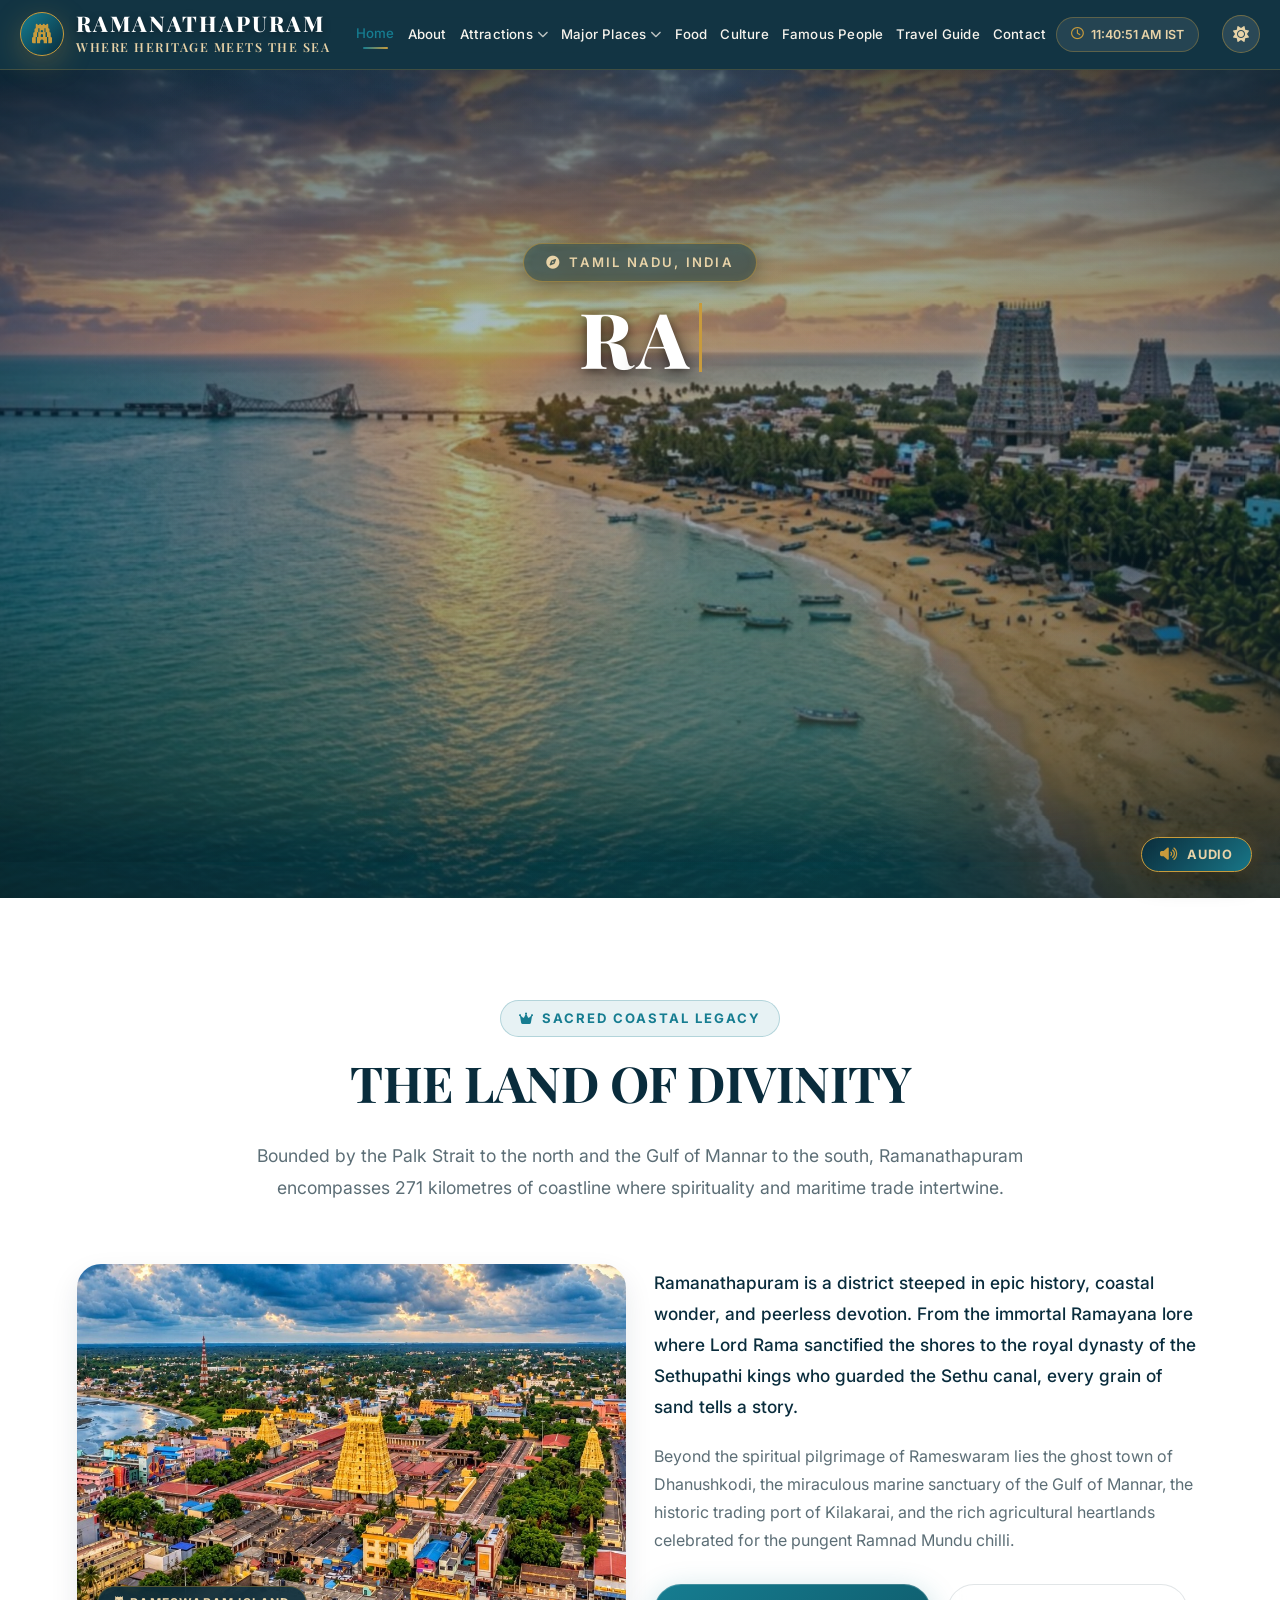
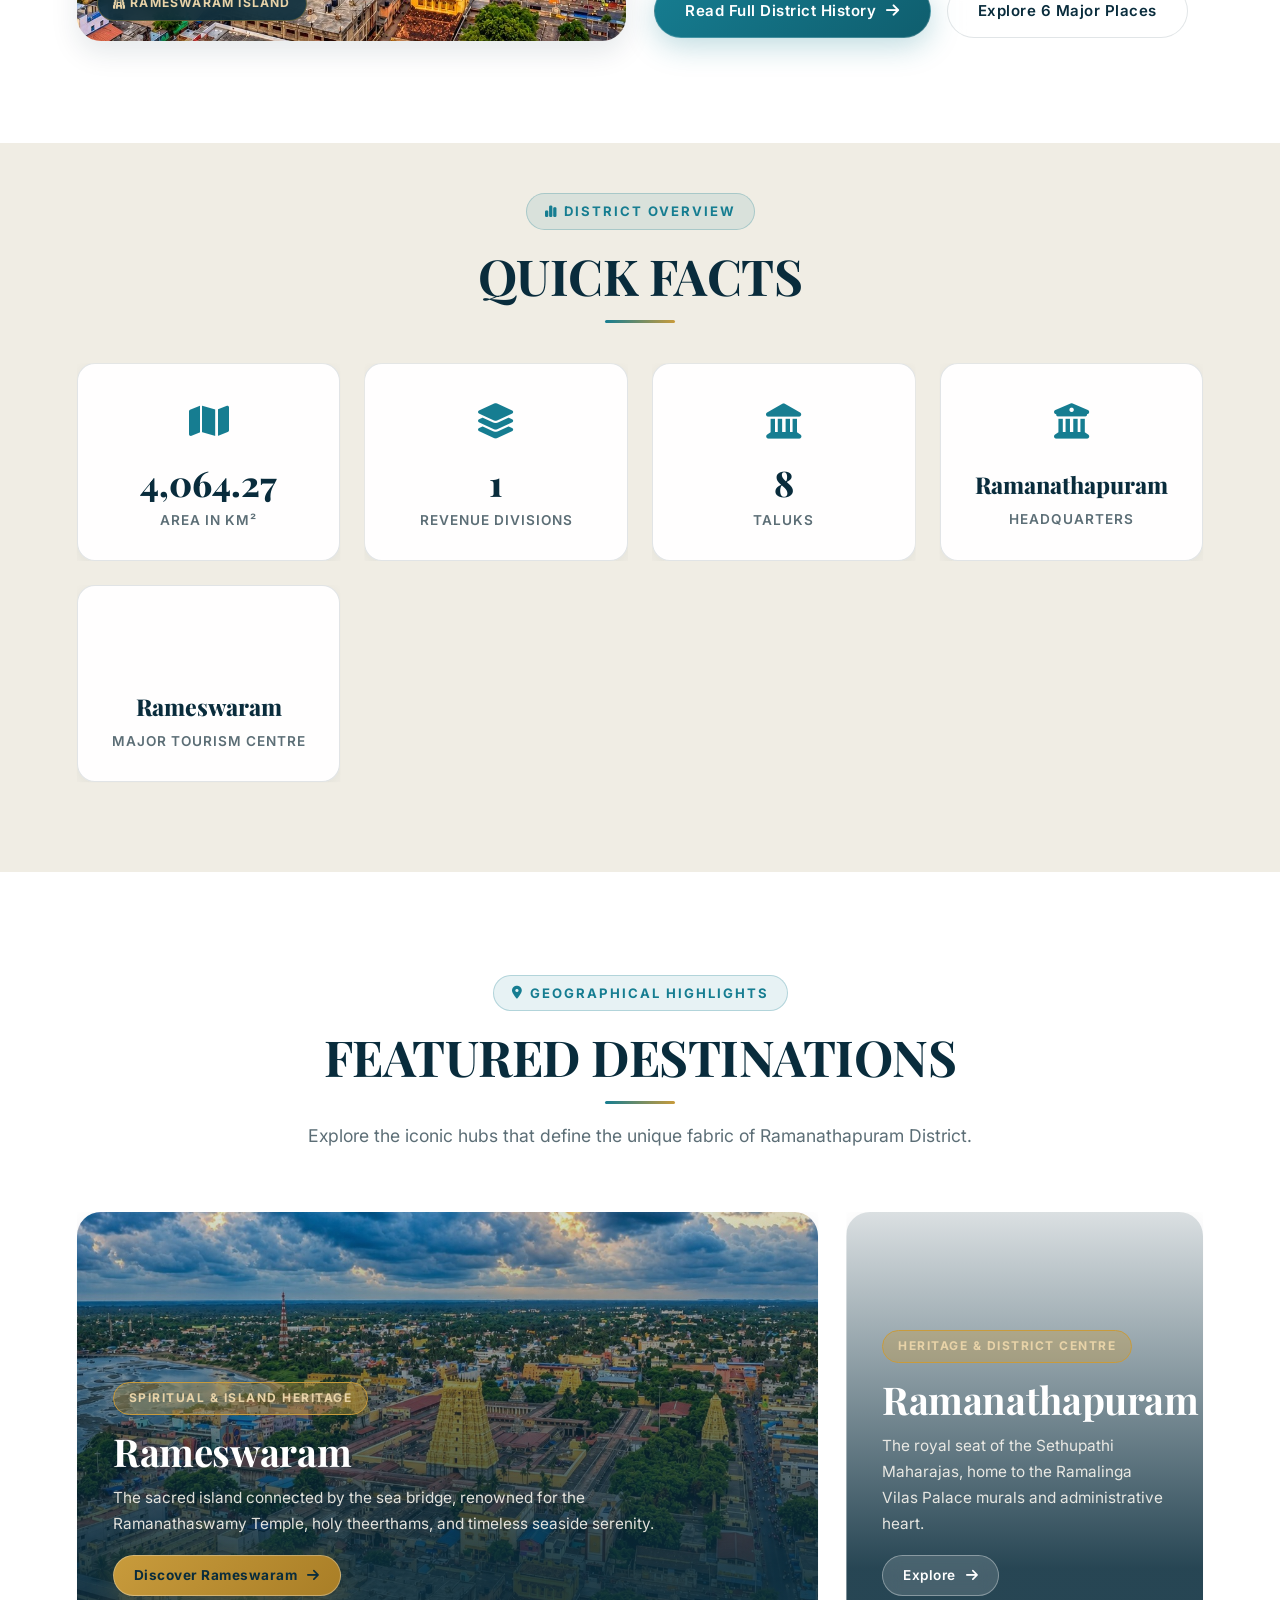
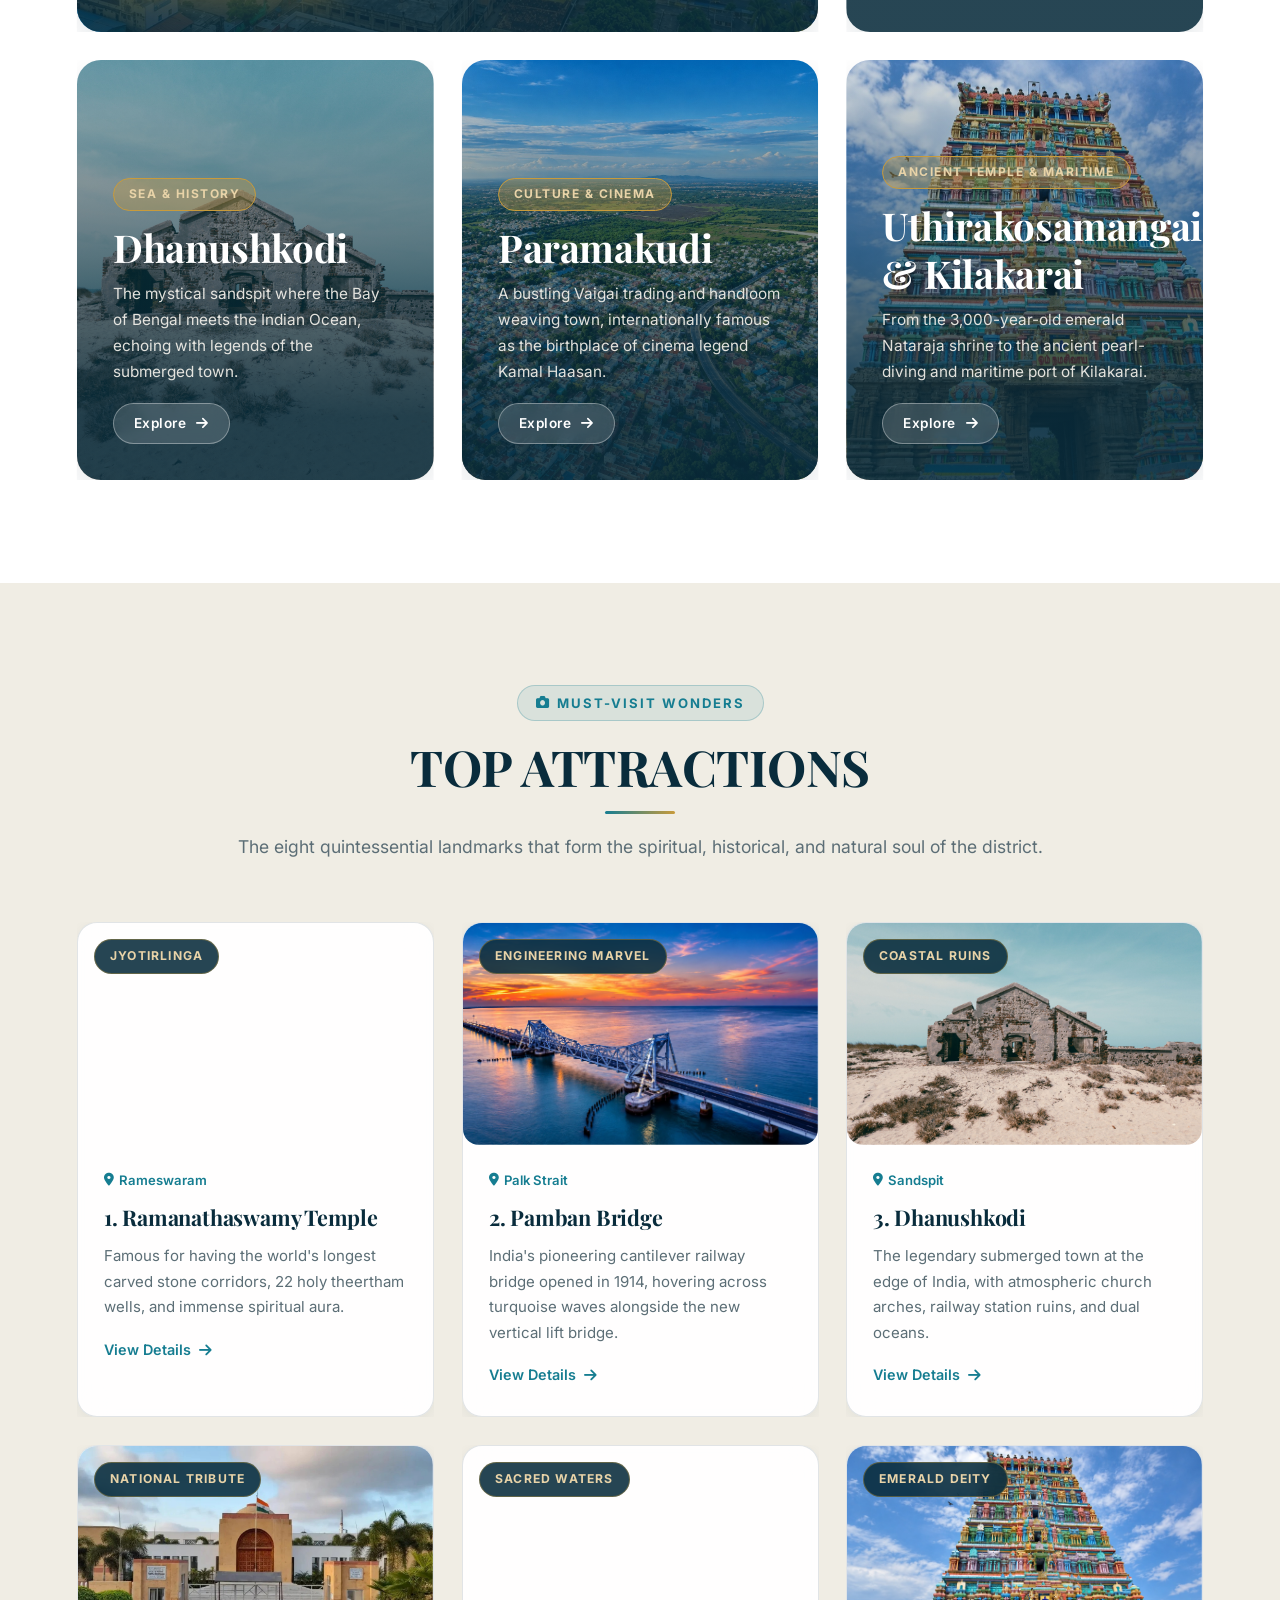
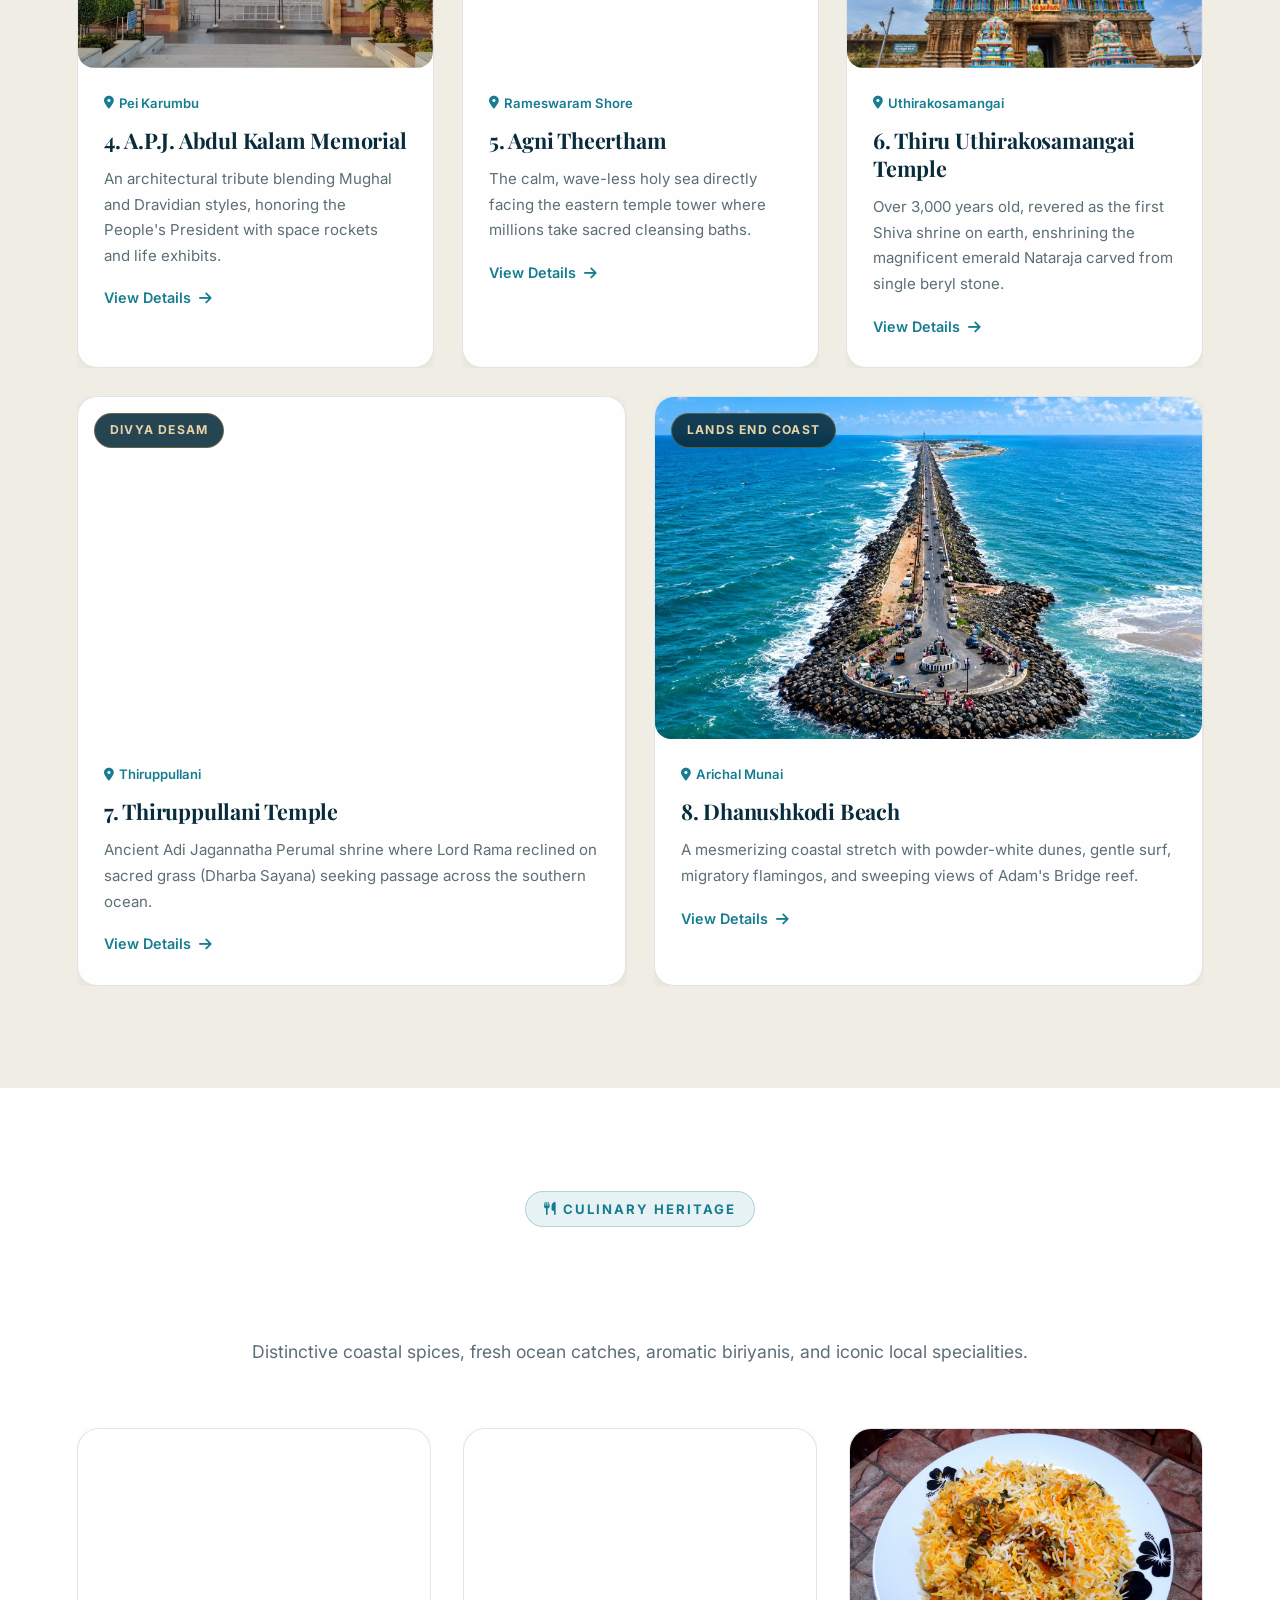
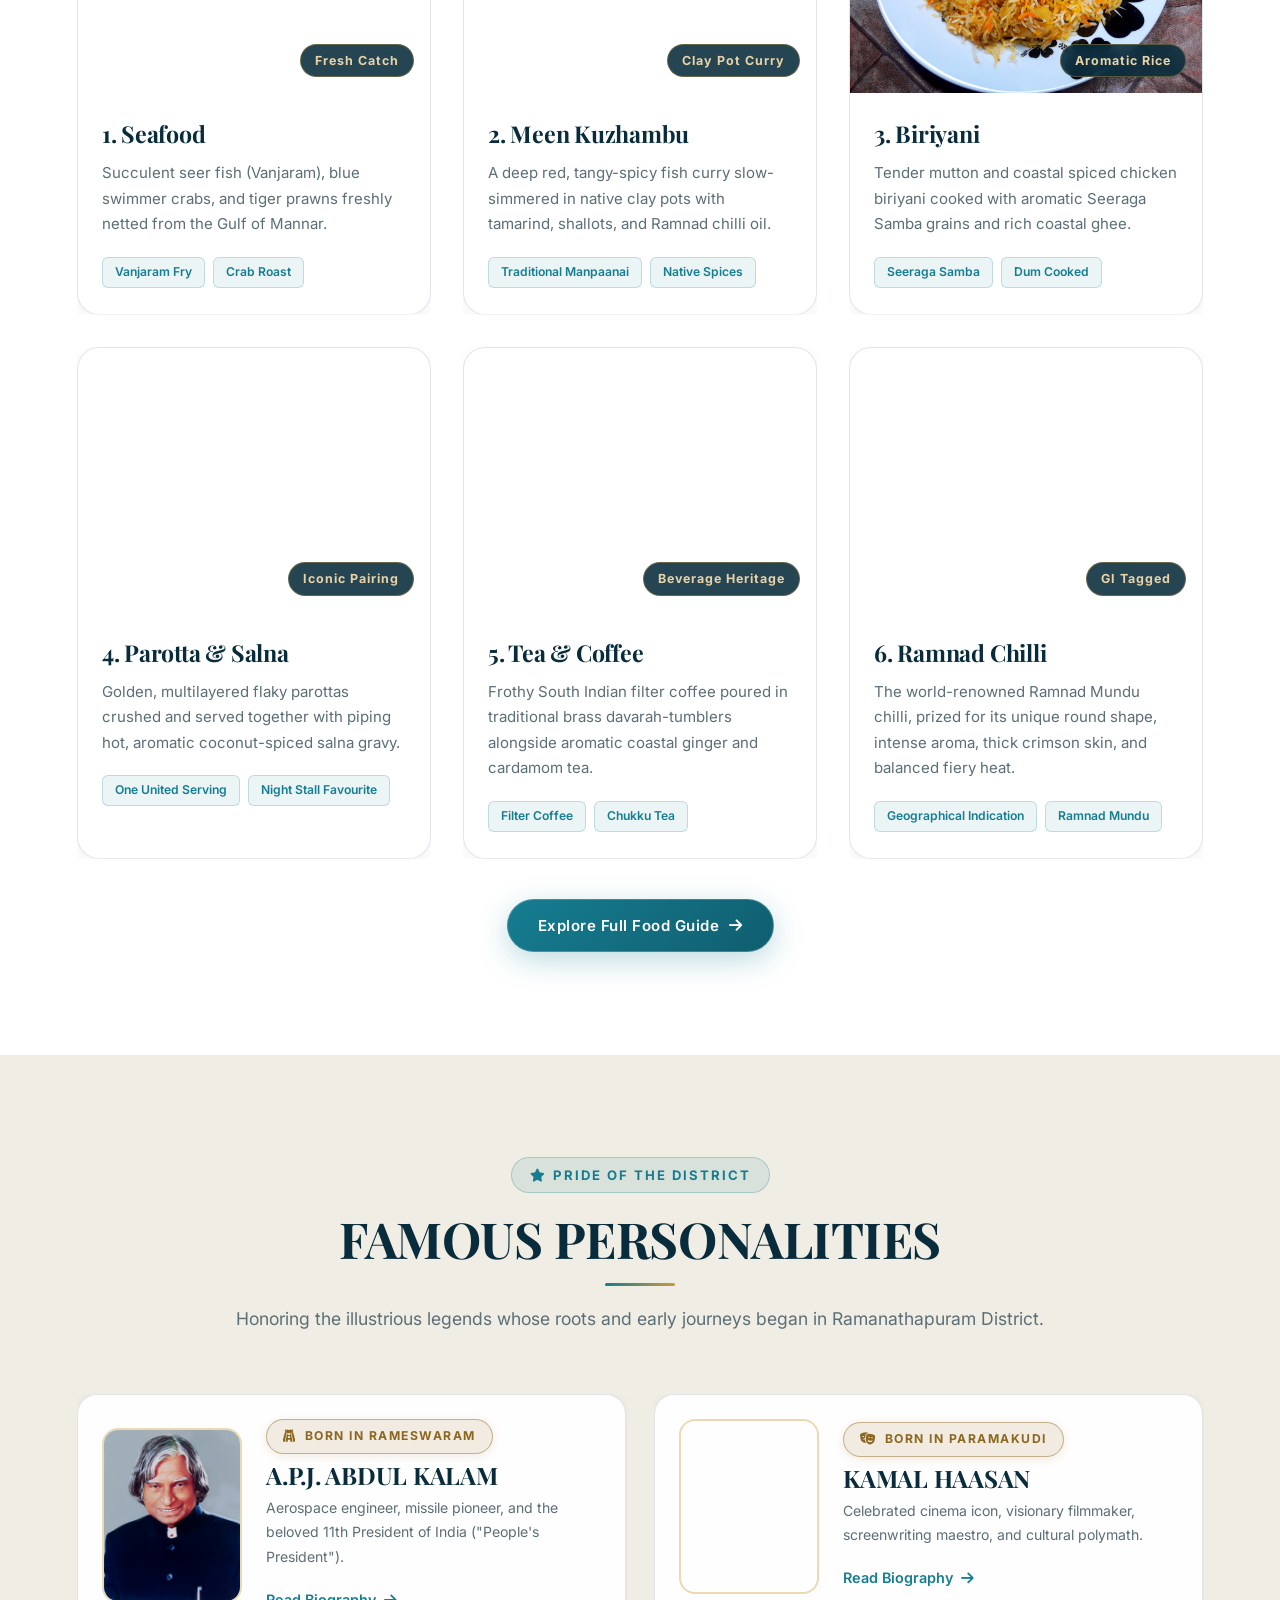
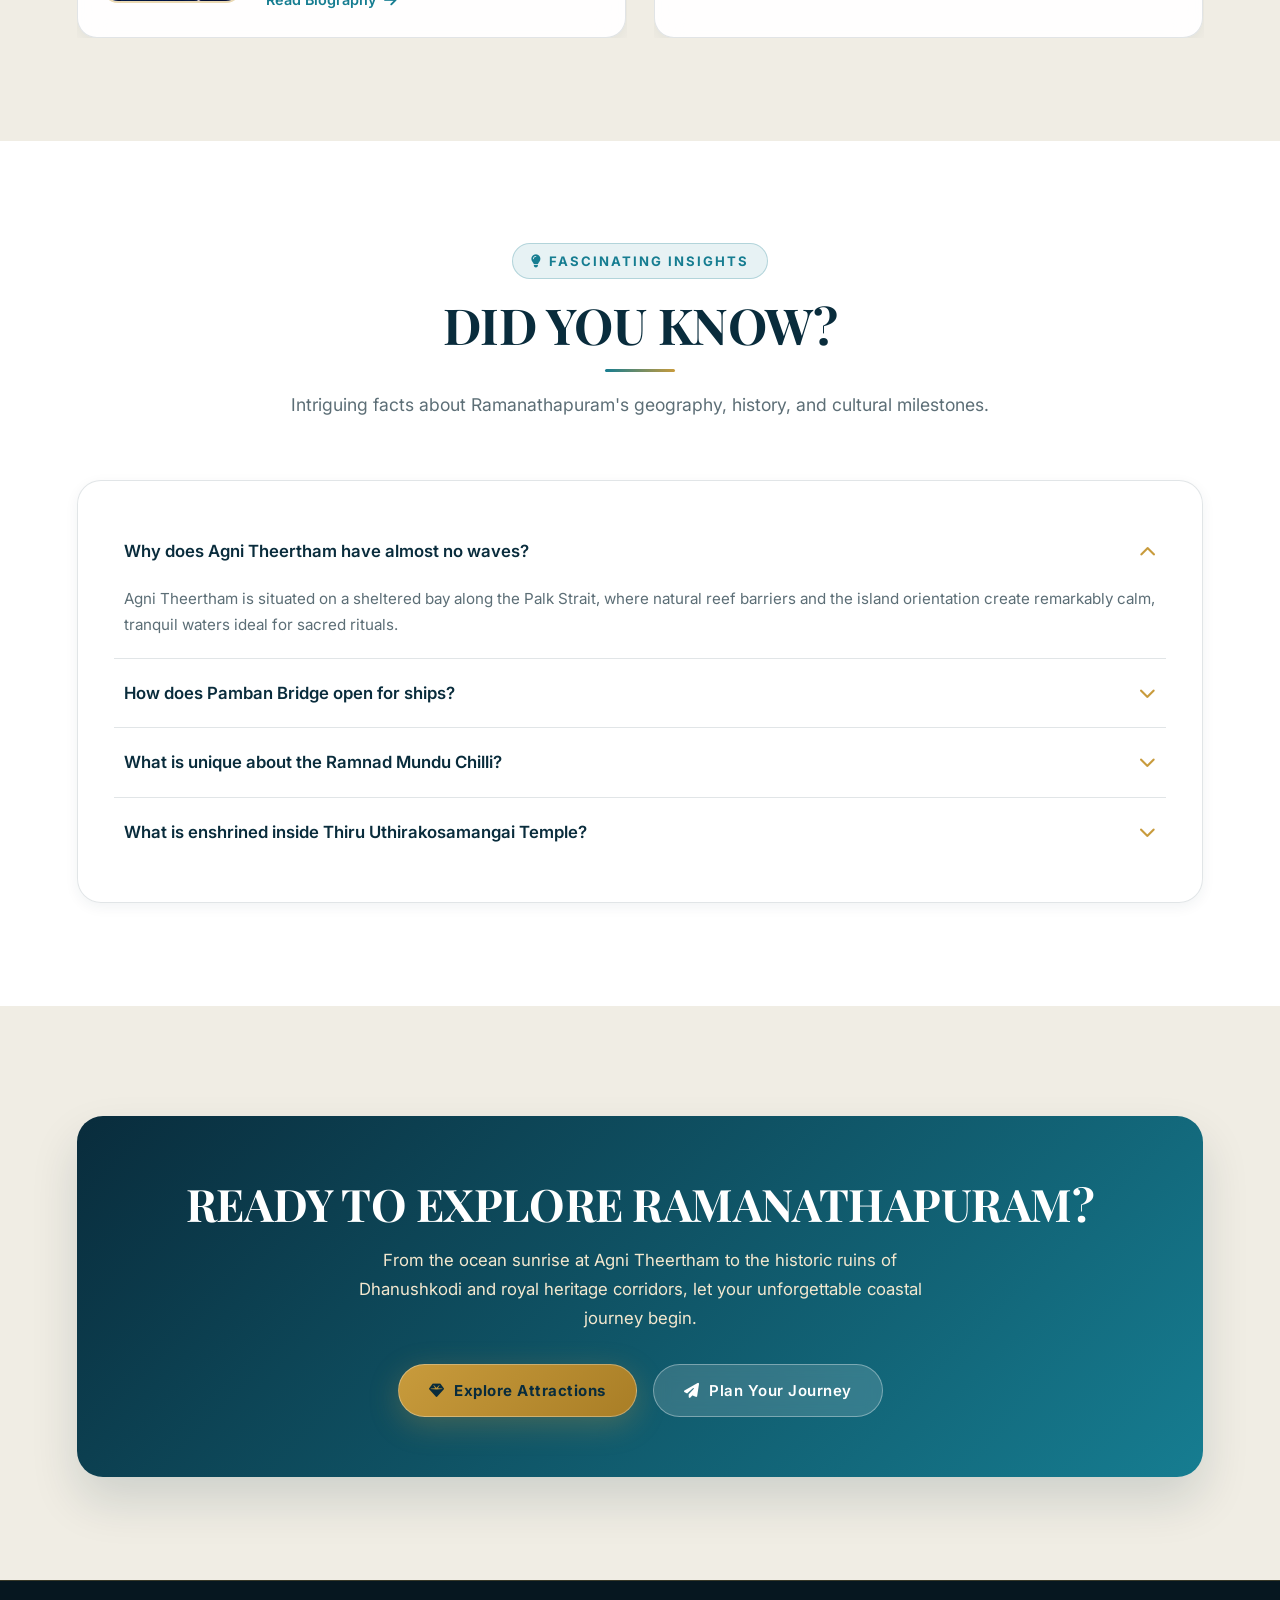
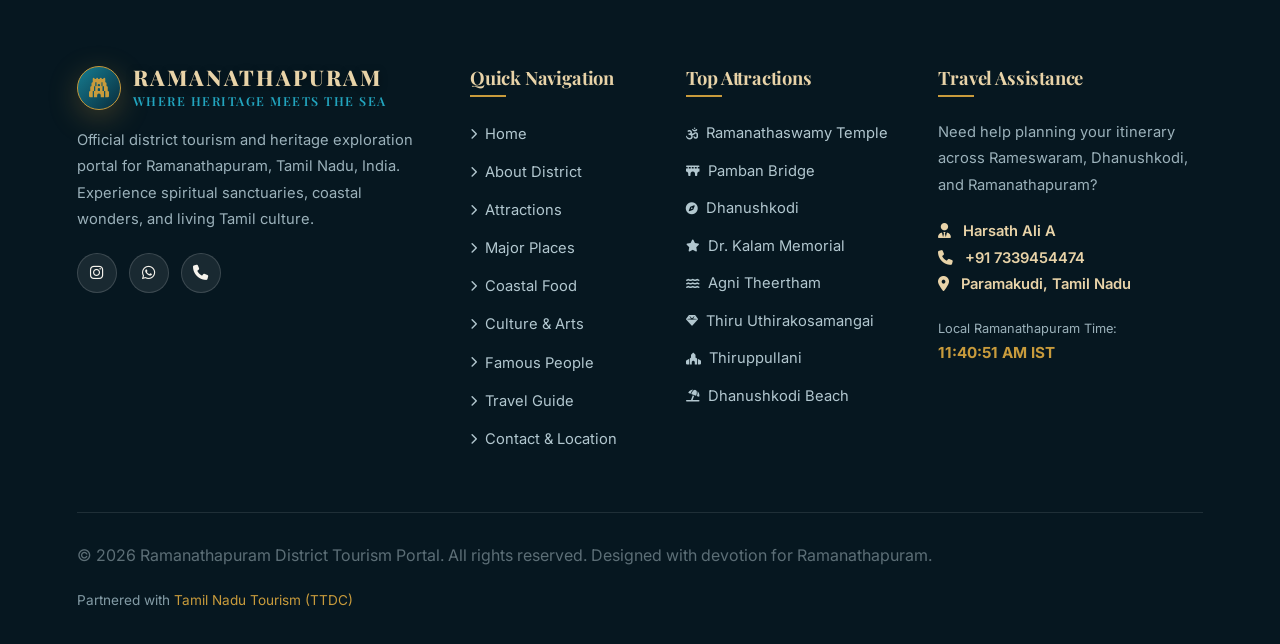
==== index.html @ c70d8a77 "Add files via upload" ====
<!DOCTYPE html>
<html lang="en" data-theme="light">
<head>
    <meta charset="UTF-8">
    <meta name="viewport" content="width=device-width, initial-scale=1.0">
    <title>Ramanathapuram Tourism | Where Heritage Meets the Sea | Official Portal</title>
    <meta name="description" content="Explore Ramanathapuram District, Tamil Nadu. Discover ancient temples, the iconic Pamban Bridge, sacred Rameswaram, pristine Dhanushkodi, coastal cuisine, and rich maritime heritage.">
    <link rel="icon" type="image/svg+xml" href="data:image/svg+xml,<svg xmlns='http://www.w3.org/2000/svg' viewBox='0 0 100 100'><text y='.9em' font-size='90'>🌊</text></svg>">

    <!-- Google Fonts Preconnect -->
    <link rel="preconnect" href="https://fonts.googleapis.com">
    <link rel="preconnect" href="https://fonts.gstatic.com" crossorigin>

    <!-- FontAwesome 6 Icons -->
    <link rel="stylesheet" href="https://cdnjs.cloudflare.com/ajax/libs/font-awesome/6.5.1/css/all.min.css">

    <!-- Swiper Carousel Stylesheet -->
    <link rel="stylesheet" href="https://cdn.jsdelivr.net/npm/swiper@11/swiper-bundle.min.css">

    <!-- Core Design System -->
    <link rel="stylesheet" href="css/style.css">
    <link rel="stylesheet" href="css/components.css">
    <link rel="stylesheet" href="css/responsive.css">
</head>
<body class="page-home force-splash">

    <!-- Top Scroll Progress -->
    <div id="scroll-progress"></div>

    <!-- Cinematic Splash Screen -->
    <div id="splash-screen" role="dialog" aria-modal="true" aria-label="Loading Ramanathapuram Experience">
        <div class="splash-waves-bg"></div>
        <div class="splash-content">
            <div class="splash-ring-container">
                <svg class="splash-ring-svg" viewBox="0 0 120 120">
                    <defs>
                        <linearGradient id="goldOceanGrad" x1="0%" y1="0%" x2="100%" y2="100%">
                            <stop offset="0%" stop-color="#C89B3C" />
                            <stop offset="100%" stop-color="#167D91" />
                        </linearGradient>
                    </defs>
                    <circle class="splash-ring-bg" cx="60" cy="60" r="54" />
                    <circle class="splash-ring-progress" cx="60" cy="60" r="54" />
                </svg>
                <div class="splash-brand-logo">
                    <i class="fa-solid fa-gopuram"></i>
                </div>
            </div>
            <h1 class="splash-title">RAMANATHAPURAM</h1>
            <p class="splash-subtitle">Where Heritage Meets the Sea</p>
        </div>
    </div>

    <!-- Site Header & Sticky Navigation -->
    <header class="site-header" id="main-header">
        <div class="nav-container-inner">
            <a href="index.html" class="header-brand" aria-label="Ramanathapuram Tourism Home">
                <div class="brand-logo-icon">
                    <i class="fa-solid fa-gopuram"></i>
                </div>
                <div class="brand-text-group">
                    <span class="brand-title on-hero">RAMANATHAPURAM</span>
                    <span class="brand-tagline on-hero">Where Heritage Meets the Sea</span>
                </div>
            </a>

            <nav class="desktop-nav" aria-label="Primary Navigation">
                <ul class="nav-list">
                    <li class="nav-item"><a href="index.html" class="nav-link on-hero active">Home</a></li>
                    <li class="nav-item"><a href="about.html" class="nav-link on-hero">About</a></li>
                    
                    <!-- Attractions Dropdown (Strictly 8 Items) -->
                    <li class="nav-item has-dropdown">
                        <a href="attractions.html" class="nav-link on-hero">
                            Attractions <i class="fa-solid fa-chevron-down dropdown-chevron"></i>
                        </a>
                        <ul class="dropdown-menu">
                            <li class="dropdown-item"><a href="attractions.html#ramanathaswamy"><i class="fa-solid fa-om"></i> Ramanathaswamy Temple</a></li>
                            <li class="dropdown-item"><a href="attractions.html#pamban"><i class="fa-solid fa-bridge"></i> Pamban Bridge</a></li>
                            <li class="dropdown-item"><a href="attractions.html#dhanushkodi"><i class="fa-solid fa-monument"></i> Dhanushkodi</a></li>
                            <li class="dropdown-item"><a href="attractions.html#kalam"><i class="fa-solid fa-star"></i> A.P.J. Abdul Kalam Memorial</a></li>
                            <li class="dropdown-item"><a href="attractions.html#agni"><i class="fa-solid fa-water"></i> Agni Theertham</a></li>
                            <li class="dropdown-item"><a href="attractions.html#uthirakosamangai"><i class="fa-solid fa-gem"></i> Thiru Uthirakosamangai</a></li>
                            <li class="dropdown-item"><a href="attractions.html#thiruppullani"><i class="fa-solid fa-place-of-worship"></i> Thiruppullani</a></li>
                            <li class="dropdown-item"><a href="attractions.html#dhanushkodi-beach"><i class="fa-solid fa-umbrella-beach"></i> Dhanushkodi Beach</a></li>
                        </ul>
                    </li>

                    <!-- Major Places Dropdown -->
                    <li class="nav-item has-dropdown">
                        <a href="places.html" class="nav-link on-hero">
                            Major Places <i class="fa-solid fa-chevron-down dropdown-chevron"></i>
                        </a>
                        <ul class="dropdown-menu">
                            <li class="dropdown-item"><a href="places.html#ramanathapuram"><i class="fa-solid fa-chess-rook"></i> Ramanathapuram</a></li>
                            <li class="dropdown-item"><a href="places.html#rameswaram"><i class="fa-solid fa-gopuram"></i> Rameswaram</a></li>
                            <li class="dropdown-item"><a href="places.html#paramakudi"><i class="fa-solid fa-masks-theater"></i> Paramakudi</a></li>
                            <li class="dropdown-item"><a href="places.html#dhanushkodi"><i class="fa-solid fa-compass"></i> Dhanushkodi</a></li>
                            <li class="dropdown-item"><a href="places.html#kilakarai"><i class="fa-solid fa-anchor"></i> Kilakarai</a></li>
                            <li class="dropdown-item"><a href="places.html#uthirakosamangai"><i class="fa-solid fa-tree"></i> Thiru Uthirakosamangai</a></li>
                        </ul>
                    </li>

                    <li class="nav-item"><a href="food.html" class="nav-link on-hero">Food</a></li>
                    <li class="nav-item"><a href="culture.html" class="nav-link on-hero">Culture</a></li>
                    <li class="nav-item"><a href="people.html" class="nav-link on-hero">Famous People</a></li>
                    <li class="nav-item"><a href="guide.html" class="nav-link on-hero">Travel Guide</a></li>
                    <li class="nav-item"><a href="contact.html" class="nav-link on-hero">Contact</a></li>
                    <li class="nav-item">
                        <div class="ist-clock-pill on-hero" title="Local Time in Ramanathapuram, Tamil Nadu (IST)">
                            <i class="fa-regular fa-clock clock-icon-pulse"></i>
                            <span class="live-ist-clock">Loading IST...</span>
                        </div>
                    </li>
                </ul>
            </nav>

            <div class="header-widgets">
                <button class="theme-toggle-btn nav-theme-toggle on-hero" aria-label="Toggle dark and light mode" title="Toggle dark and light mode">
                    <i class="fa-solid fa-moon"></i>
                </button>

                <button class="hamburger-btn on-hero" aria-label="Open Navigation Drawer">
                    <span class="hamburger-line"></span>
                    <span class="hamburger-line"></span>
                    <span class="hamburger-line"></span>
                </button>
            </div>
        </div>
    </header>

    <!-- Mobile Navigation Drawer -->
    <div class="mobile-backdrop"></div>
    <div class="mobile-nav-drawer" role="dialog" aria-modal="true" aria-label="Mobile Navigation">
        <div class="mobile-drawer-header">
            <span class="mobile-drawer-title">RAMANATHAPURAM</span>
            <button class="mobile-close-btn" aria-label="Close Navigation Drawer">
                <i class="fa-solid fa-xmark"></i>
            </button>
        </div>
        <div class="mobile-nav-body">
            <a href="index.html" class="mobile-nav-link active">Home <i class="fa-solid fa-arrow-right"></i></a>
            <a href="about.html" class="mobile-nav-link">About <i class="fa-solid fa-arrow-right"></i></a>

            <div>
                <div class="mobile-accordion-header" data-target="mob-attractions">
                    <span>Attractions (8)</span>
                    <i class="fa-solid fa-chevron-down"></i>
                </div>
                <div class="mobile-subnav" id="mob-attractions">
                    <a href="attractions.html#ramanathaswamy">Ramanathaswamy Temple</a>
                    <a href="attractions.html#pamban">Pamban Bridge</a>
                    <a href="attractions.html#dhanushkodi">Dhanushkodi</a>
                    <a href="attractions.html#kalam">A.P.J. Abdul Kalam Memorial</a>
                    <a href="attractions.html#agni">Agni Theertham</a>
                    <a href="attractions.html#uthirakosamangai">Thiru Uthirakosamangai</a>
                    <a href="attractions.html#thiruppullani">Thiruppullani</a>
                    <a href="attractions.html#dhanushkodi-beach">Dhanushkodi Beach</a>
                </div>
            </div>

            <div>
                <div class="mobile-accordion-header" data-target="mob-places">
                    <span>Major Places</span>
                    <i class="fa-solid fa-chevron-down"></i>
                </div>
                <div class="mobile-subnav" id="mob-places">
                    <a href="places.html#ramanathapuram">Ramanathapuram</a>
                    <a href="places.html#rameswaram">Rameswaram</a>
                    <a href="places.html#paramakudi">Paramakudi</a>
                    <a href="places.html#dhanushkodi">Dhanushkodi</a>
                    <a href="places.html#kilakarai">Kilakarai</a>
                    <a href="places.html#uthirakosamangai">Thiru Uthirakosamangai</a>
                </div>
            </div>

            <a href="food.html" class="mobile-nav-link">Food <i class="fa-solid fa-arrow-right"></i></a>
            <a href="culture.html" class="mobile-nav-link">Culture <i class="fa-solid fa-arrow-right"></i></a>
            <a href="people.html" class="mobile-nav-link">Famous People <i class="fa-solid fa-arrow-right"></i></a>
            <a href="guide.html" class="mobile-nav-link">Travel Guide <i class="fa-solid fa-arrow-right"></i></a>
            <a href="contact.html" class="mobile-nav-link">Contact <i class="fa-solid fa-arrow-right"></i></a>
        </div>
        <div class="mobile-drawer-footer">
            <div>
                <small style="color: var(--color-warm-sand); display: block; font-weight: 600;">RAMANATHAPURAM IST</small>
                <span class="live-ist-clock" style="font-size: 0.85rem;"></span>
            </div>
            <div style="display: flex; gap: 8px; align-items: center;">
                <button class="theme-toggle-btn" aria-label="Toggle dark and light mode" title="Toggle dark and light mode">
                    <i class="fa-solid fa-moon"></i>
                </button>
            </div>
        </div>
    </div>

    <!-- MAIN HOMEPAGE CONTENT -->
    <main>
        <!-- Hero Section -->
        <section class="hero hero-section" id="hero">
            <div class="hero-bg-media">
                <img src="assets/images/hero/hero_coastal_ramnad.jpg" alt="Ramanathapuram Coastal Heritage" class="hero-image hero-bg-img" loading="eager" fetchpriority="high" decoding="async">
            </div>
            <div class="hero-overlay"></div>
            <div class="ocean-sunlight-shimmer" aria-hidden="true"></div>
            <div class="hero-atmospheric-haze" aria-hidden="true"></div>
            
            <div class="hero-content">
                <div class="hero-pill-badge spring-jump">
                    <i class="fa-solid fa-compass"></i> TAMIL NADU, INDIA
                </div>
                <h1 class="hero-title" data-text="RAMANATHAPURAM">RAMANATHAPURAM</h1>
                <p class="hero-subtitle">Where Heritage Meets the Sea</p>
                <p class="hero-description">
                    Immerse yourself in a land shaped by sacred oceans, millennia of temple architecture, vibrant coastal traditions, and visionary souls. Welcome to the eastern maritime gateway of Tamil culture.
                </p>
                <div class="hero-cta-group">
                    <a href="attractions.html" class="btn btn-hero-primary spring-jump">
                        <i class="fa-solid fa-gem"></i> Explore Attractions
                    </a>
                    <a href="about.html" class="btn btn-hero-gold spring-jump">
                        <i class="fa-solid fa-compass"></i> Discover Ramanathapuram
                    </a>
                </div>

                <!-- Scroll Indicator (Requirement 22) -->
                <a href="#divinity-section" class="scroll-indicator-wrap" aria-label="Scroll to Explore">
                    <span class="scroll-indicator-label">Scroll to Explore</span>
                    <div class="scroll-indicator-line"></div>
                    <i class="fa-solid fa-chevron-down scroll-indicator-icon"></i>
                </a>
            </div>

            <!-- Multi-Layer Translucent Ocean Waves (Behind text, NO solid surface cutoff) -->
            <div class="ocean-waves-container" style="position: absolute; bottom: 0; left: 0; z-index: 2; height: 36px; pointer-events: none; width: 100%; opacity: 0.35;">
                <svg class="ocean-wave-layer layer-1" viewBox="0 0 1200 120" preserveAspectRatio="none">
                    <path d="M0,0 C150,90 350,-40 500,60 C650,160 900,10 1200,40 L1200,120 L0,120 Z" fill="rgba(22, 125, 145, 0.45)"/>
                </svg>
                <svg class="ocean-wave-layer layer-2" viewBox="0 0 1200 120" preserveAspectRatio="none">
                    <path d="M0,20 C200,100 450,0 700,70 C950,140 1050,30 1200,60 L1200,120 L0,120 Z" fill="rgba(34, 165, 191, 0.35)"/>
                </svg>
                <svg class="ocean-wave-layer layer-3" viewBox="0 0 1200 120" preserveAspectRatio="none">
                    <path d="M0,40 C300,110 550,20 800,80 C1050,140 1150,40 1200,70 L1200,120 L0,120 Z" fill="rgba(200, 155, 60, 0.25)"/>
                </svg>
            </div>
        </section>

        <!-- Split Introduction: The Land of Divinity -->
        <section class="content-section" id="divinity-section" style="background: var(--bg-surface);">
            <div class="section-header">
                <span class="section-badge"><i class="fa-solid fa-crown"></i> Sacred Coastal Legacy</span>
                <h2 class="section-title typing-title">THE LAND OF DIVINITY</h2>
                <p class="section-subtitle">
                    Bounded by the Palk Strait to the north and the Gulf of Mannar to the south, Ramanathapuram encompasses 271 kilometres of coastline where spirituality and maritime trade intertwine.
                </p>
            </div>

            <div class="editorial-grid" style="align-items: center;">
                <div class="col-span-6">
                    <div style="position: relative; border-radius: 24px; overflow: hidden; box-shadow: var(--shadow-md);" class="spring-jump">
                        <img src="assets/images/places/rameshwaram_island.jpg" alt="Rameswaram Island and Sacred Shores" loading="lazy" decoding="async" style="width: 100%; aspect-ratio: 16/11; object-fit: cover;" data-lightbox-src="assets/images/places/rameshwaram_island.jpg" data-lightbox-caption="Rameswaram Island & Sacred Shores, The Land of Divinity">
                        <div class="card-badge" style="bottom: 20px; top: auto; left: 20px;">
                            <i class="fa-solid fa-gopuram"></i> Rameswaram Island
                        </div>
                    </div>
                </div>

                <div class="col-span-6" style="display: flex; flex-direction: column; gap: 20px;">
                    <p style="font-size: 1.08rem; color: var(--text-primary); font-weight: 500; line-height: 1.8;">
                        Ramanathapuram is a district steeped in epic history, coastal wonder, and peerless devotion. From the immortal Ramayana lore where Lord Rama sanctified the shores to the royal dynasty of the Sethupathi kings who guarded the Sethu canal, every grain of sand tells a story.
                    </p>
                    <p>
                        Beyond the spiritual pilgrimage of Rameswaram lies the ghost town of Dhanushkodi, the miraculous marine sanctuary of the Gulf of Mannar, the historic trading port of Kilakarai, and the rich agricultural heartlands celebrated for the pungent Ramnad Mundu chilli.
                    </p>
                    <div style="display: flex; gap: 16px; flex-wrap: wrap; margin-top: 10px;">
                        <a href="about.html" class="btn btn-primary spring-jump">
                            Read Full District History <i class="fa-solid fa-arrow-right"></i>
                        </a>
                        <a href="places.html" class="btn btn-secondary spring-jump" style="color: var(--text-primary); border-color: var(--border-subtle);">
                            Explore 6 Major Places
                        </a>
                    </div>
                </div>
            </div>
        </section>

        <!-- Quick Facts Counter -->
        <section class="content-section" style="background: var(--bg-surface-alt); padding: 50px 6%;">
            <div class="section-header" style="margin-bottom: 30px;">
                <span class="section-badge"><i class="fa-solid fa-chart-simple"></i> District Overview</span>
                <h2 class="section-title">QUICK FACTS</h2>
            </div>
            <div class="quick-facts-grid">
                <div class="fact-card spring-jump">
                    <div class="fact-icon"><i class="fa-solid fa-map"></i></div>
                    <div class="fact-value" data-counter="4068.31">4,068.31</div>
                    <div class="fact-label">Area in km²</div>
                </div>
                <div class="fact-card spring-jump">
                    <div class="fact-icon"><i class="fa-solid fa-layer-group"></i></div>
                    <div class="fact-value" data-counter="2">2</div>
                    <div class="fact-label">Revenue Divisions</div>
                </div>
                <div class="fact-card spring-jump">
                    <div class="fact-icon"><i class="fa-solid fa-landmark"></i></div>
                    <div class="fact-value" data-counter="9">9</div>
                    <div class="fact-label">Taluks</div>
                </div>
                <div class="fact-card spring-jump">
                    <div class="fact-icon"><i class="fa-solid fa-building-columns"></i></div>
                    <div class="fact-value" style="font-size: 1.45rem; padding-top: 8px;">Ramanathapuram</div>
                    <div class="fact-label">Headquarters</div>
                </div>
                <div class="fact-card spring-jump">
                    <div class="fact-icon"><i class="fa-solid fa-island-tropical"></i></div>
                    <div class="fact-value" style="font-size: 1.45rem; padding-top: 8px;">Rameswaram</div>
                    <div class="fact-label">Major Tourism Centre</div>
                </div>
            </div>
        </section>

        <!-- Featured Destinations (Asymmetrical Editorial Layout) -->
        <section class="content-section" style="background: var(--bg-surface);">
            <div class="section-header">
                <span class="section-badge"><i class="fa-solid fa-location-dot"></i> Geographical Highlights</span>
                <h2 class="section-title">FEATURED DESTINATIONS</h2>
                <p class="section-subtitle">
                    Explore the iconic hubs that define the unique fabric of Ramanathapuram District.
                </p>
            </div>

            <div class="editorial-grid">
                <!-- Rameswaram (Large) -->
                <div class="col-span-8">
                    <div class="destination-card-lg spring-jump">
                        <img src="assets/images/places/rameshwaram_island.jpg" alt="Rameswaram Island" class="dest-bg" loading="lazy" decoding="async" data-lightbox-src="assets/images/places/rameshwaram_island.jpg" data-lightbox-caption="Rameswaram Island & Coastal Life">
                        <div class="dest-gradient"></div>
                        <div class="dest-content">
                            <span class="dest-badge">Spiritual & Island Heritage</span>
                            <h3 class="dest-title">Rameswaram</h3>
                            <p class="dest-desc">The sacred island connected by the sea bridge, renowned for the Ramanathaswamy Temple, holy theerthams, and timeless seaside serenity.</p>
                            <a href="places.html#rameswaram" class="btn btn-gold spring-jump" style="padding: 8px 20px; font-size: 0.85rem;">Discover Rameswaram <i class="fa-solid fa-arrow-right"></i></a>
                        </div>
                    </div>
                </div>

                <!-- Ramanathapuram District Centre -->
                <div class="col-span-4">
                    <div class="destination-card-lg spring-jump">
                        <img src="assets/images/places/ramanathapuram.jpg" alt="Ramanathapuram Palace" class="dest-bg" loading="lazy" decoding="async" data-lightbox-src="assets/images/places/ramanathapuram.jpg" data-lightbox-caption="Ramalinga Vilas Palace, Ramanathapuram">
                        <div class="dest-gradient"></div>
                        <div class="dest-content">
                            <span class="dest-badge">Heritage & District Centre</span>
                            <h3 class="dest-title">Ramanathapuram</h3>
                            <p class="dest-desc">The royal seat of the Sethupathi Maharajas, home to the Ramalinga Vilas Palace murals and administrative heart.</p>
                            <a href="places.html#ramanathapuram" class="btn btn-secondary spring-jump" style="padding: 8px 20px; font-size: 0.85rem;">Explore <i class="fa-solid fa-arrow-right"></i></a>
                        </div>
                    </div>
                </div>

                <!-- Dhanushkodi -->
                <div class="col-span-4">
                    <div class="destination-card-lg spring-jump">
                        <img src="assets/images/places/dhanushkodi.jpg" alt="Dhanushkodi" class="dest-bg" loading="lazy" decoding="async" data-lightbox-src="assets/images/places/dhanushkodi.jpg" data-lightbox-caption="Dhanushkodi Lands End & Ruins">
                        <div class="dest-gradient"></div>
                        <div class="dest-content">
                            <span class="dest-badge">Sea & History</span>
                            <h3 class="dest-title">Dhanushkodi</h3>
                            <p class="dest-desc">The mystical sandspit where the Bay of Bengal meets the Indian Ocean, echoing with legends of the submerged town.</p>
                            <a href="places.html#dhanushkodi" class="btn btn-secondary spring-jump" style="padding: 8px 20px; font-size: 0.85rem;">Explore <i class="fa-solid fa-arrow-right"></i></a>
                        </div>
                    </div>
                </div>

                <!-- Paramakudi -->
                <div class="col-span-4">
                    <div class="destination-card-lg spring-jump">
                        <img src="assets/images/places/paramakudi.jpg" alt="Paramakudi Town" class="dest-bg" loading="lazy" decoding="async" data-lightbox-src="assets/images/places/paramakudi.jpg" data-lightbox-caption="Paramakudi Handloom & Vaigai Town">
                        <div class="dest-gradient"></div>
                        <div class="dest-content">
                            <span class="dest-badge">Culture & Cinema</span>
                            <h3 class="dest-title">Paramakudi</h3>
                            <p class="dest-desc">A bustling Vaigai trading and handloom weaving town, internationally famous as the birthplace of cinema legend Kamal Haasan.</p>
                            <a href="places.html#paramakudi" class="btn btn-secondary spring-jump" style="padding: 8px 20px; font-size: 0.85rem;">Explore <i class="fa-solid fa-arrow-right"></i></a>
                        </div>
                    </div>
                </div>

                <!-- Thiru Uthirakosamangai & Kilakarai -->
                <div class="col-span-4">
                    <div class="destination-card-lg spring-jump">
                        <img src="assets/images/places/uthirakosamangai.jpg" alt="Thiru Uthirakosamangai" class="dest-bg" loading="lazy" decoding="async" data-lightbox-src="assets/images/places/uthirakosamangai.jpg" data-lightbox-caption="Ancient Temple of Thiru Uthirakosamangai">
                        <div class="dest-gradient"></div>
                        <div class="dest-content">
                            <span class="dest-badge">Ancient Temple & Maritime</span>
                            <h3 class="dest-title">Uthirakosamangai & Kilakarai</h3>
                            <p class="dest-desc">From the 3,000-year-old emerald Nataraja shrine to the ancient pearl-diving and maritime port of Kilakarai.</p>
                            <a href="places.html#uthirakosamangai" class="btn btn-secondary spring-jump" style="padding: 8px 20px; font-size: 0.85rem;">Explore <i class="fa-solid fa-arrow-right"></i></a>
                        </div>
                    </div>
                </div>
            </div>
        </section>

        <!-- Attractions Preview (Strictly 8 Canonical Items) -->
        <section class="content-section" style="background: var(--bg-surface-alt);">
            <div class="section-header">
                <span class="section-badge"><i class="fa-solid fa-camera"></i> Must-Visit Wonders</span>
                <h2 class="section-title">TOP ATTRACTIONS</h2>
                <p class="section-subtitle">
                    The eight quintessential landmarks that form the spiritual, historical, and natural soul of the district.
                </p>
            </div>

            <div class="editorial-grid" id="attractions">
                <!-- 1. Ramanathaswamy Temple -->
                <div class="col-span-4 glass-card spring-jump">
                    <div class="card-media">
                        <img src="assets/images/places/ramanathaswamy_temple.jpg" alt="Ramanathaswamy Temple" class="card-img" loading="lazy" decoding="async" data-lightbox-src="assets/images/places/ramanathaswamy_temple.jpg" data-lightbox-caption="Ramanathaswamy Temple Pillared Corridor">
                        <span class="card-badge">Jyotirlinga</span>
                    </div>
                    <div class="card-body">
                        <div class="card-meta"><span><i class="fa-solid fa-location-dot"></i> Rameswaram</span></div>
                        <h3 class="card-title">1. Ramanathaswamy Temple</h3>
                        <p class="card-text">Famous for having the world's longest carved stone corridors, 22 holy theertham wells, and immense spiritual aura.</p>
                        <a href="attractions.html#ramanathaswamy" class="card-link-btn">View Details <i class="fa-solid fa-arrow-right"></i></a>
                    </div>
                </div>

                <!-- 2. Pamban Bridge -->
                <div class="col-span-4 glass-card spring-jump">
                    <div class="card-media">
                        <img src="assets/images/places/pamban_bridge.jpg" alt="Pamban Bridge" class="card-img" loading="lazy" decoding="async" data-lightbox-src="assets/images/places/pamban_bridge.jpg" data-lightbox-caption="Pamban Cantilever Sea Bridge">
                        <span class="card-badge">Engineering Marvel</span>
                    </div>
                    <div class="card-body">
                        <div class="card-meta"><span><i class="fa-solid fa-location-dot"></i> Palk Strait</span></div>
                        <h3 class="card-title">2. Pamban Bridge</h3>
                        <p class="card-text">India's pioneering cantilever railway bridge opened in 1914, hovering across turquoise waves alongside the new vertical lift bridge.</p>
                        <a href="attractions.html#pamban" class="card-link-btn">View Details <i class="fa-solid fa-arrow-right"></i></a>
                    </div>
                </div>

                <!-- 3. Dhanushkodi -->
                <div class="col-span-4 glass-card spring-jump">
                    <div class="card-media">
                        <img src="assets/images/places/dhanushkodi.jpg" alt="Dhanushkodi" class="card-img" loading="lazy" decoding="async" data-lightbox-src="assets/images/places/dhanushkodi.jpg" data-lightbox-caption="Dhanushkodi Ruins and Shoreline">
                        <span class="card-badge">Coastal Ruins</span>
                    </div>
                    <div class="card-body">
                        <div class="card-meta"><span><i class="fa-solid fa-location-dot"></i> Sandspit</span></div>
                        <h3 class="card-title">3. Dhanushkodi</h3>
                        <p class="card-text">The legendary submerged town at the edge of India, with atmospheric church arches, railway station ruins, and dual oceans.</p>
                        <a href="attractions.html#dhanushkodi" class="card-link-btn">View Details <i class="fa-solid fa-arrow-right"></i></a>
                    </div>
                </div>

                <!-- 4. A.P.J. Abdul Kalam Memorial -->
                <div class="col-span-4 glass-card spring-jump">
                    <div class="card-media">
                        <img src="assets/images/places/kalam_memorial.jpg" alt="Dr. Kalam Memorial" class="card-img" loading="lazy" decoding="async" data-lightbox-src="assets/images/places/kalam_memorial.jpg" data-lightbox-caption="Dr. APJ Abdul Kalam National Memorial, Pei Karumbu">
                        <span class="card-badge">National Tribute</span>
                    </div>
                    <div class="card-body">
                        <div class="card-meta"><span><i class="fa-solid fa-location-dot"></i> Pei Karumbu</span></div>
                        <h3 class="card-title">4. A.P.J. Abdul Kalam Memorial</h3>
                        <p class="card-text">An architectural tribute blending Mughal and Dravidian styles, honoring the People's President with space rockets and life exhibits.</p>
                        <a href="attractions.html#kalam" class="card-link-btn">View Details <i class="fa-solid fa-arrow-right"></i></a>
                    </div>
                </div>

                <!-- 5. Agni Theertham -->
                <div class="col-span-4 glass-card spring-jump">
                    <div class="card-media">
                        <img src="assets/images/places/agni_theertham.jpg" alt="Agni Theertham" class="card-img" loading="lazy" decoding="async" data-lightbox-src="assets/images/places/agni_theertham.jpg" data-lightbox-caption="Sacred sunrise at Agni Theertham">
                        <span class="card-badge">Sacred Waters</span>
                    </div>
                    <div class="card-body">
                        <div class="card-meta"><span><i class="fa-solid fa-location-dot"></i> Rameswaram Shore</span></div>
                        <h3 class="card-title">5. Agni Theertham</h3>
                        <p class="card-text">The calm, wave-less holy sea directly facing the eastern temple tower where millions take sacred cleansing baths.</p>
                        <a href="attractions.html#agni" class="card-link-btn">View Details <i class="fa-solid fa-arrow-right"></i></a>
                    </div>
                </div>

                <!-- 6. Thiru Uthirakosamangai Temple -->
                <div class="col-span-4 glass-card spring-jump">
                    <div class="card-media">
                        <img src="assets/images/places/uthirakosamangai.jpg" alt="Thiru Uthirakosamangai" class="card-img" loading="lazy" decoding="async" data-lightbox-src="assets/images/places/uthirakosamangai.jpg" data-lightbox-caption="Thiru Uthirakosamangai Temple">
                        <span class="card-badge">Emerald Deity</span>
                    </div>
                    <div class="card-body">
                        <div class="card-meta"><span><i class="fa-solid fa-location-dot"></i> Uthirakosamangai</span></div>
                        <h3 class="card-title">6. Thiru Uthirakosamangai Temple</h3>
                        <p class="card-text">Over 3,000 years old, revered as the first Shiva shrine on earth, enshrining the magnificent emerald Nataraja carved from single beryl stone.</p>
                        <a href="attractions.html#uthirakosamangai" class="card-link-btn">View Details <i class="fa-solid fa-arrow-right"></i></a>
                    </div>
                </div>

                <!-- 7. Thiruppullani -->
                <div class="col-span-6 glass-card spring-jump">
                    <div class="card-media">
                        <img src="assets/images/places/thiruppullani_temple.jpg" alt="Thiruppullani Temple" class="card-img" loading="lazy" decoding="async" data-lightbox-src="assets/images/places/thiruppullani_temple.jpg" data-lightbox-caption="Adi Jagannatha Perumal Temple, Thiruppullani">
                        <span class="card-badge">Divya Desam</span>
                    </div>
                    <div class="card-body">
                        <div class="card-meta"><span><i class="fa-solid fa-location-dot"></i> Thiruppullani</span></div>
                        <h3 class="card-title">7. Thiruppullani Temple</h3>
                        <p class="card-text">Ancient Adi Jagannatha Perumal shrine where Lord Rama reclined on sacred grass (Dharba Sayana) seeking passage across the southern ocean.</p>
                        <a href="attractions.html#thiruppullani" class="card-link-btn">View Details <i class="fa-solid fa-arrow-right"></i></a>
                    </div>
                </div>

                <!-- 8. Dhanushkodi Beach -->
                <div class="col-span-6 glass-card spring-jump">
                    <div class="card-media">
                        <img src="assets/images/places/dhanushkodi_beach.jpg" alt="Dhanushkodi Beach" class="card-img" loading="lazy" decoding="async" data-lightbox-src="assets/images/places/dhanushkodi_beach.jpg" data-lightbox-caption="Pristine shores of Dhanushkodi Beach">
                        <span class="card-badge">Lands End Coast</span>
                    </div>
                    <div class="card-body">
                        <div class="card-meta"><span><i class="fa-solid fa-location-dot"></i> Arichal Munai</span></div>
                        <h3 class="card-title">8. Dhanushkodi Beach</h3>
                        <p class="card-text">A mesmerizing coastal stretch with powder-white dunes, gentle surf, migratory flamingos, and sweeping views of Adam's Bridge reef.</p>
                        <a href="attractions.html#dhanushkodi-beach" class="card-link-btn">View Details <i class="fa-solid fa-arrow-right"></i></a>
                    </div>
                </div>
            </div>
        </section>

        <!-- Flavours of the Coast Preview -->
        <section class="content-section" style="background: var(--bg-surface);">
            <div class="section-header">
                <span class="section-badge"><i class="fa-solid fa-utensils"></i> Culinary Heritage</span>
                <h2 class="section-title">FLAVOURS OF THE COAST</h2>
                <p class="section-subtitle">
                    Distinctive coastal spices, fresh ocean catches, aromatic biriyanis, and iconic local specialities.
                </p>
            </div>

            <div class="food-grid">
                <!-- 1. Seafood -->
                <div class="food-card spring-jump">
                    <div class="food-media">
                        <img src="assets/images/food/seafood.jpg" alt="Ramanathapuram Seafood" loading="lazy" decoding="async" data-lightbox-src="assets/images/food/seafood.jpg" data-lightbox-caption="Fresh Coastal Seafood Feast">
                        <span class="food-tag">Fresh Catch</span>
                    </div>
                    <div class="food-body">
                        <h3 class="food-title">1. Seafood</h3>
                        <p class="card-text">Succulent seer fish (Vanjaram), blue swimmer crabs, and tiger prawns freshly netted from the Gulf of Mannar.</p>
                        <div class="food-highlights">
                            <span class="food-pill">Vanjaram Fry</span>
                            <span class="food-pill">Crab Roast</span>
                        </div>
                    </div>
                </div>

                <!-- 2. Meen Kuzhambu -->
                <div class="food-card spring-jump">
                    <div class="food-media">
                        <img src="assets/images/food/meen_kuzhambu.jpg" alt="Meen Kuzhambu" loading="lazy" decoding="async" data-lightbox-src="assets/images/food/meen_kuzhambu.jpg" data-lightbox-caption="Earthen Pot Meen Kuzhambu">
                        <span class="food-tag">Clay Pot Curry</span>
                    </div>
                    <div class="food-body">
                        <h3 class="food-title">2. Meen Kuzhambu</h3>
                        <p class="card-text">A deep red, tangy-spicy fish curry slow-simmered in native clay pots with tamarind, shallots, and Ramnad chilli oil.</p>
                        <div class="food-highlights">
                            <span class="food-pill">Traditional Manpaanai</span>
                            <span class="food-pill">Native Spices</span>
                        </div>
                    </div>
                </div>

                <!-- 3. Biriyani -->
                <div class="food-card spring-jump">
                    <div class="food-media">
                        <img src="assets/images/food/biriyani.jpg" alt="Coastal Biriyani" loading="lazy" decoding="async" data-lightbox-src="assets/images/food/biriyani.jpg" data-lightbox-caption="Ramnad Seeraga Samba Biriyani">
                        <span class="food-tag">Aromatic Rice</span>
                    </div>
                    <div class="food-body">
                        <h3 class="food-title">3. Biriyani</h3>
                        <p class="card-text">Tender mutton and coastal spiced chicken biriyani cooked with aromatic Seeraga Samba grains and rich coastal ghee.</p>
                        <div class="food-highlights">
                            <span class="food-pill">Seeraga Samba</span>
                            <span class="food-pill">Dum Cooked</span>
                        </div>
                    </div>
                </div>

                <!-- 4. PAROTTA & SALNA (Strictly Combined) -->
                <div class="food-card spring-jump">
                    <div class="food-media">
                        <img src="assets/images/food/parotta_salna.jpg" alt="Parotta & Salna" loading="lazy" decoding="async" data-lightbox-src="assets/images/food/parotta_salna.jpg" data-lightbox-caption="Crispy Flaky Parotta served with Aromatic Salna Gravy">
                        <span class="food-tag">Iconic Pairing</span>
                    </div>
                    <div class="food-body">
                        <h3 class="food-title">4. Parotta & Salna</h3>
                        <p class="card-text">Golden, multilayered flaky parottas crushed and served together with piping hot, aromatic coconut-spiced salna gravy.</p>
                        <div class="food-highlights">
                            <span class="food-pill">One United Serving</span>
                            <span class="food-pill">Night Stall Favourite</span>
                        </div>
                    </div>
                </div>

                <!-- 5. TEA & COFFEE (Strictly Combined) -->
                <div class="food-card spring-jump">
                    <div class="food-media">
                        <img src="assets/images/food/tea_coffee.jpg" alt="Tea & Coffee" loading="lazy" decoding="async" data-lightbox-src="assets/images/food/tea_coffee.jpg" data-lightbox-caption="Davarah Filter Coffee & Spiced Coastal Tea">
                        <span class="food-tag">Beverage Heritage</span>
                    </div>
                    <div class="food-body">
                        <h3 class="food-title">5. Tea & Coffee</h3>
                        <p class="card-text">Frothy South Indian filter coffee poured in traditional brass davarah-tumblers alongside aromatic coastal ginger and cardamom tea.</p>
                        <div class="food-highlights">
                            <span class="food-pill">Filter Coffee</span>
                            <span class="food-pill">Chukku Tea</span>
                        </div>
                    </div>
                </div>

                <!-- 6. RAMNAD CHILLI -->
                <div class="food-card spring-jump">
                    <div class="food-media">
                        <img src="assets/images/food/ramnad_chilli.jpg" alt="Ramnad Mundu Chilli" loading="lazy" decoding="async" data-lightbox-src="assets/images/food/ramnad_chilli.jpg" data-lightbox-caption="Sun-Dried GI-Tagged Ramnad Mundu Chillies">
                        <span class="food-tag">GI Tagged</span>
                    </div>
                    <div class="food-body">
                        <h3 class="food-title">6. Ramnad Chilli</h3>
                        <p class="card-text">The world-renowned Ramnad Mundu chilli, prized for its unique round shape, intense aroma, thick crimson skin, and balanced fiery heat.</p>
                        <div class="food-highlights">
                            <span class="food-pill">Geographical Indication</span>
                            <span class="food-pill">Ramnad Mundu</span>
                        </div>
                    </div>
                </div>
            </div>
            
            <div style="text-align: center; margin-top: 40px;">
                <a href="food.html" class="btn btn-primary spring-jump">Explore Full Food Guide <i class="fa-solid fa-arrow-right"></i></a>
            </div>
        </section>

        <!-- Famous Personalities Preview (Real Photographs Only) -->
        <section class="content-section" style="background: var(--bg-surface-alt);">
            <div class="section-header">
                <span class="section-badge"><i class="fa-solid fa-star"></i> Pride of the District</span>
                <h2 class="section-title">FAMOUS PERSONALITIES</h2>
                <p class="section-subtitle">
                    Honoring the illustrious legends whose roots and early journeys began in Ramanathapuram District.
                </p>
            </div>

            <div class="editorial-grid">
                <!-- Dr. Kalam -->
                <div class="col-span-6 glass-card spring-jump" style="padding: 24px;">
                    <div style="display: flex; gap: 24px; align-items: center; flex-wrap: wrap;">
                        <div style="width: 140px; height: 175px; border-radius: 16px; overflow: hidden; border: 2px solid var(--border-gold); flex-shrink: 0;">
                            <img src="assets/images/people/apj_abdul_kalam.jpg" alt="Dr. A.P.J. Abdul Kalam" loading="lazy" decoding="async" style="width: 100%; height: 100%; object-fit: cover;">
                        </div>
                        <div style="flex: 1; min-width: 220px;">
                            <span class="dest-badge born-place-badge" style="margin-bottom: 6px;"><i class="fa-solid fa-gopuram"></i> BORN IN RAMESWARAM</span>
                            <h3 style="font-size: 1.5rem; margin-bottom: 6px;">A.P.J. ABDUL KALAM</h3>
                            <p style="font-size: 0.88rem; margin-bottom: 12px;">Aerospace engineer, missile pioneer, and the beloved 11th President of India ("People's President").</p>
                            <a href="people.html#kalam" class="card-link-btn">Read Biography <i class="fa-solid fa-arrow-right"></i></a>
                        </div>
                    </div>
                </div>

                <!-- Kamal Haasan -->
                <div class="col-span-6 glass-card spring-jump" style="padding: 24px;">
                    <div style="display: flex; gap: 24px; align-items: center; flex-wrap: wrap;">
                        <div style="width: 140px; height: 175px; border-radius: 16px; overflow: hidden; border: 2px solid var(--border-gold); flex-shrink: 0;">
                            <img src="assets/images/people/kamal_haasan.jpg" alt="Kamal Haasan" loading="lazy" decoding="async" style="width: 100%; height: 100%; object-fit: cover;">
                        </div>
                        <div style="flex: 1; min-width: 220px;">
                            <span class="dest-badge born-place-badge" style="margin-bottom: 6px;"><i class="fa-solid fa-masks-theater"></i> BORN IN PARAMAKUDI</span>
                            <h3 style="font-size: 1.5rem; margin-bottom: 6px;">KAMAL HAASAN</h3>
                            <p style="font-size: 0.88rem; margin-bottom: 12px;">Celebrated cinema icon, visionary filmmaker, screenwriting maestro, and cultural polymath.</p>
                            <a href="people.html#kamal" class="card-link-btn">Read Biography <i class="fa-solid fa-arrow-right"></i></a>
                        </div>
                    </div>
                </div>
            </div>
        </section>

        <!-- Did You Know? / Heritage Trivia Accordion -->
        <section class="content-section" style="background: var(--bg-surface);">
            <div class="section-header">
                <span class="section-badge"><i class="fa-solid fa-lightbulb"></i> Fascinating Insights</span>
                <h2 class="section-title">DID YOU KNOW?</h2>
                <p class="section-subtitle">Intriguing facts about Ramanathapuram's geography, history, and cultural milestones.</p>
            </div>

            <div class="trivia-container">
                <div class="trivia-item active">
                    <div class="trivia-header">
                        <span>Why does Agni Theertham have almost no waves?</span>
                        <i class="fa-solid fa-chevron-down"></i>
                    </div>
                    <div class="trivia-content">
                        Agni Theertham is situated on a sheltered bay along the Palk Strait, where natural reef barriers and the island orientation create remarkably calm, tranquil waters ideal for sacred rituals.
                    </div>
                </div>

                <div class="trivia-item">
                    <div class="trivia-header">
                        <span>How does Pamban Bridge open for ships?</span>
                        <i class="fa-solid fa-chevron-down"></i>
                    </div>
                    <div class="trivia-content">
                        The historic rail bridge features the Scherzer rolling lift span, designed by William Scherzer. The central bascule manually rolled open to grant passage to coastal ships navigating between Palk Strait and Gulf of Mannar.
                    </div>
                </div>

                <div class="trivia-item">
                    <div class="trivia-header">
                        <span>What is unique about the Ramnad Mundu Chilli?</span>
                        <i class="fa-solid fa-chevron-down"></i>
                    </div>
                    <div class="trivia-content">
                        Unlike conventional elongated chillies, the Ramnad Mundu is spherical like a cherry. Cultivated in drought-tolerant black soils, it carries an official Geographical Indication (GI) tag and provides deep natural red gravy color without overwhelming burning heat.
                    </div>
                </div>

                <div class="trivia-item">
                    <div class="trivia-header">
                        <span>What is enshrined inside Thiru Uthirakosamangai Temple?</span>
                        <i class="fa-solid fa-chevron-down"></i>
                    </div>
                    <div class="trivia-content">
                        The temple is famed for its 5.5-foot-tall idol of Lord Nataraja carved entirely out of pure emerald (Maragatham). The precious idol is kept coated in sacred sandalwood paste year-round and revealed to public view only once a year on Arudra Darshanam.
                    </div>
                </div>
            </div>
        </section>

        <!-- Final Call to Action -->
        <section class="content-section" style="background: var(--bg-surface-alt); padding-top: 40px;">
            <div class="final-cta-banner spring-jump">
                <h2>READY TO EXPLORE RAMANATHAPURAM?</h2>
                <p>
                    From the ocean sunrise at Agni Theertham to the historic ruins of Dhanushkodi and royal heritage corridors, let your unforgettable coastal journey begin.
                </p>
                <div style="display: flex; gap: 16px; justify-content: center; flex-wrap: wrap;">
                    <a href="attractions.html" class="btn btn-gold spring-jump">
                        <i class="fa-solid fa-gem"></i> Explore Attractions
                    </a>
                    <a href="contact.html" class="btn btn-secondary spring-jump">
                        <i class="fa-solid fa-paper-plane"></i> Plan Your Journey
                    </a>
                </div>
            </div>
        </section>
    </main>

    <!-- Global Image Lightbox Modal -->
    <div id="lightbox-modal" role="dialog" aria-modal="true" aria-label="Image Preview">
        <button class="lightbox-btn lightbox-close" aria-label="Close Lightbox"><i class="fa-solid fa-xmark"></i></button>
        <button class="lightbox-btn lightbox-prev" aria-label="Previous Image"><i class="fa-solid fa-chevron-left"></i></button>
        <button class="lightbox-btn lightbox-next" aria-label="Next Image"><i class="fa-solid fa-chevron-right"></i></button>
        <div class="lightbox-content-wrapper">
            <img src="" alt="" class="lightbox-img">
            <div class="lightbox-caption"></div>
        </div>
    </div>


    <!-- Master Footer -->
    <footer class="site-footer">
        <div class="footer-grid">
            <div class="footer-col">
                <a href="index.html" class="header-brand" style="margin-bottom: 16px; display: inline-flex;">
                    <div class="brand-logo-icon"><i class="fa-solid fa-gopuram"></i></div>
                    <div class="brand-text-group">
                        <span class="brand-title" style="color: var(--color-warm-sand);">RAMANATHAPURAM</span>
                        <span class="brand-tagline" style="color: var(--color-ocean-light);">Where Heritage Meets the Sea</span>
                    </div>
                </a>
                <p>
                    Official district tourism and heritage exploration portal for Ramanathapuram, Tamil Nadu, India. Experience spiritual sanctuaries, coastal wonders, and living Tamil culture.
                </p>
                <div class="footer-social-row">
                    <a href="https://instagram.com/im__harsath" target="_blank" rel="noopener" class="footer-social-btn" title="Instagram"><i class="fa-brands fa-instagram"></i></a>
                    <a href="https://wa.me/917339454474" target="_blank" rel="noopener" class="footer-social-btn" title="WhatsApp"><i class="fa-brands fa-whatsapp"></i></a>
                    <a href="tel:+917339454474" class="footer-social-btn" title="Call Us"><i class="fa-solid fa-phone"></i></a>
                </div>
            </div>

            <div class="footer-col">
                <h4>Quick Navigation</h4>
                <ul class="footer-links">
                    <li><a href="index.html"><i class="fa-solid fa-chevron-right" style="font-size: 0.7rem;"></i> Home</a></li>
                    <li><a href="about.html"><i class="fa-solid fa-chevron-right" style="font-size: 0.7rem;"></i> About District</a></li>
                    <li><a href="attractions.html"><i class="fa-solid fa-chevron-right" style="font-size: 0.7rem;"></i> Attractions</a></li>
                    <li><a href="places.html"><i class="fa-solid fa-chevron-right" style="font-size: 0.7rem;"></i> Major Places</a></li>
                    <li><a href="food.html"><i class="fa-solid fa-chevron-right" style="font-size: 0.7rem;"></i> Coastal Food</a></li>
                    <li><a href="culture.html"><i class="fa-solid fa-chevron-right" style="font-size: 0.7rem;"></i> Culture & Arts</a></li>
                    <li><a href="people.html"><i class="fa-solid fa-chevron-right" style="font-size: 0.7rem;"></i> Famous People</a></li>
                    <li><a href="guide.html"><i class="fa-solid fa-chevron-right" style="font-size: 0.7rem;"></i> Travel Guide</a></li>
                    <li><a href="contact.html"><i class="fa-solid fa-chevron-right" style="font-size: 0.7rem;"></i> Contact & Location</a></li>
                </ul>
            </div>

            <div class="footer-col">
                <h4>Top Attractions</h4>
                <ul class="footer-links">
                    <li><a href="attractions.html#ramanathaswamy"><i class="fa-solid fa-om" style="font-size: 0.75rem;"></i> Ramanathaswamy Temple</a></li>
                    <li><a href="attractions.html#pamban"><i class="fa-solid fa-bridge" style="font-size: 0.75rem;"></i> Pamban Bridge</a></li>
                    <li><a href="attractions.html#dhanushkodi"><i class="fa-solid fa-compass" style="font-size: 0.75rem;"></i> Dhanushkodi</a></li>
                    <li><a href="attractions.html#kalam"><i class="fa-solid fa-star" style="font-size: 0.75rem;"></i> Dr. Kalam Memorial</a></li>
                    <li><a href="attractions.html#agni"><i class="fa-solid fa-water" style="font-size: 0.75rem;"></i> Agni Theertham</a></li>
                    <li><a href="attractions.html#uthirakosamangai"><i class="fa-solid fa-gem" style="font-size: 0.75rem;"></i> Thiru Uthirakosamangai</a></li>
                    <li><a href="attractions.html#thiruppullani"><i class="fa-solid fa-place-of-worship" style="font-size: 0.75rem;"></i> Thiruppullani</a></li>
                    <li><a href="attractions.html#dhanushkodi-beach"><i class="fa-solid fa-umbrella-beach" style="font-size: 0.75rem;"></i> Dhanushkodi Beach</a></li>
                </ul>
            </div>

            <div class="footer-col">
                <h4>Travel Assistance</h4>
                <p>
                    Need help planning your itinerary across Rameswaram, Dhanushkodi, and Ramanathapuram?
                </p>
                <p style="color: var(--color-warm-sand); font-weight: 600;">
                    <i class="fa-solid fa-user-tie" style="margin-right: 8px;"></i> Harsath Ali A<br>
                    <i class="fa-solid fa-phone" style="margin-right: 8px;"></i> +91 7339454474<br>
                    <i class="fa-solid fa-location-dot" style="margin-right: 8px;"></i> Paramakudi, Tamil Nadu
                </p>
                <div style="margin-top: 14px;">
                    <span style="font-size: 0.8rem; color: #9BB1BA; display: block;">Local Ramanathapuram Time:</span>
                    <span class="live-ist-clock" style="color: var(--color-warm-gold); font-weight: 700; font-size: 0.95rem;"></span>
                </div>
            </div>
        </div>

        <div class="footer-bottom">
            <p>&copy; 2026 Ramanathapuram District Tourism Portal. All rights reserved. Designed with devotion for Ramanathapuram.</p>
            <span>Partnered with <a href="https://www.tamilnadutourism.tn.gov.in/" target="_blank" rel="noopener">Tamil Nadu Tourism (TTDC)</a></span>
        </div>
    </footer>

    <!-- Floating AUDIO Button -->
    <button id="floating-audio-pill" class="floating-audio-pill" aria-label="Toggle ocean ambience" title="Toggle ocean ambience" aria-pressed="true">
        <i class="fa-solid fa-volume-high"></i>
        <span class="audio-pill-label">AUDIO</span>
    </button>

    <!-- Floating Back to Top Button -->
    <button id="back-to-top" class="back-to-top" aria-label="Back to Top" title="Back to Top">
        <i class="fa-solid fa-arrow-up"></i>
    </button>

    <!-- External Animation & Interactive Libraries -->
    <script src="https://cdnjs.cloudflare.com/ajax/libs/gsap/3.12.5/gsap.min.js"></script>
    <script src="https://cdnjs.cloudflare.com/ajax/libs/gsap/3.12.5/ScrollTrigger.min.js"></script>
    <script src="https://cdnjs.cloudflare.com/ajax/libs/three.js/r128/three.min.js"></script>
    <script src="https://cdn.jsdelivr.net/npm/swiper@11/swiper-bundle.min.js"></script>

    <!-- Audio Ambience Engine -->
    <script src="js/audio-ambience.js"></script>

    <!-- Site Master Scripts -->
    <script src="js/main.js"></script>
    <script src="js/animations.js"></script>
    <script src="js/three-atmosphere.js"></script>
    <script src="js/carousel.js"></script>

    <!-- Mouse Tracking Cursor Glow (Positioned at bottom of DOM) -->
    <div id="cursor-glow"></div>
</body>
</html>
---- css/style.css ----
/* ==========================================================================
   RAMANATHAPURAM TOURISM — WHERE HERITAGE MEETS THE SEA
   MASTER STYLESHEET (CORE DESIGN SYSTEM, THEMING, NAV SPACING, BACKGROUNDS)
   ========================================================================== */

@import url('https://fonts.googleapis.com/css2?family=Inter:wght@300;400;500;600;700;800&family=Noto+Sans+Tamil:wght@400;600;700&family=Playfair+Display:ital,wght@0,500;0,600;0,700;0,800;0,900;1,400;1,600;1,700&display=swap');

:root {
    /* Brand Palette */
    --color-deep-navy: #092C3C;
    --color-ocean-blue: #167D91;
    --color-ocean-light: #22A5BF;
    --color-warm-sand: #E8D3A8;
    --color-sand-light: #F4E8CF;
    --color-soft-cream: #F7F4ED;
    --color-heritage-brown: #513C2E;
    --color-warm-gold: #C89B3C;
    --color-gold-light: #E0BA62;
    --color-coral: #E06D53;

    /* High-contrast WCAG-compliant label colors */
    --color-label-contrast: #8A6A24;
    --color-label-bg: rgba(138, 106, 36, 0.12);
    --color-label-border: rgba(138, 106, 36, 0.35);

    /* Theme Tokens (Default: Light Mode) */
    --bg-body: #F7F4ED;
    --bg-surface: #FFFFFF;
    --bg-surface-alt: #F0EDE4;
    --bg-card: rgba(255, 255, 255, 0.94);
    --bg-card-glass: rgba(255, 255, 255, 0.82);
    --bg-glass-nav: rgba(247, 244, 237, 0.92);
    --border-subtle: rgba(9, 44, 60, 0.12);
    --border-gold: rgba(200, 155, 60, 0.38);

    --text-primary: #092C3C;
    --text-secondary: #513C2E;
    --text-muted: #5C6E76;
    --text-inverse: #F7F4ED;

    /* Unified Typography (Requirement 4 & 5) */
    --font-heading: 'Playfair Display', Georgia, serif;
    --font-subheading: 'Playfair Display', Georgia, serif;
    --font-body: 'Inter', -apple-system, BlinkMacSystemFont, 'Segoe UI', Roboto, sans-serif;
    --font-sans: 'Inter', -apple-system, BlinkMacSystemFont, 'Segoe UI', Roboto, sans-serif;
    --font-tamil: 'Noto Sans Tamil', sans-serif;

    /* Shadows & Elevation */
    --shadow-sm: 0 4px 14px rgba(9, 44, 60, 0.06);
    --shadow-md: 0 12px 28px rgba(9, 44, 60, 0.10);
    --shadow-lg: 0 24px 48px rgba(9, 44, 60, 0.14);
    --shadow-gold: 0 8px 30px rgba(200, 155, 60, 0.28);
    --shadow-ocean: 0 8px 30px rgba(22, 125, 145, 0.28);

    /* Animation Timing */
    --spring-easing: cubic-bezier(0.34, 1.56, 0.64, 1);
    --smooth-easing: cubic-bezier(0.25, 0.8, 0.25, 1);
    --transition-fast: 0.25s var(--smooth-easing);
    --transition-medium: 0.4s var(--smooth-easing);
    --transition-theme: background-color 0.45s ease, color 0.45s ease, border-color 0.45s ease, box-shadow 0.45s ease;
}

[data-theme="dark"] {
    --bg-body: #071B24;
    --bg-surface: #0D2934;
    --bg-surface-alt: #102F3A;
    --bg-card: rgba(13, 41, 52, 0.96);
    --bg-card-glass: rgba(13, 41, 52, 0.88);
    --bg-glass-nav: rgba(7, 27, 36, 0.94);
    --border-subtle: rgba(232, 211, 168, 0.16);
    --border-gold: rgba(200, 155, 60, 0.5);

    --text-primary: #F7F4ED;
    --text-secondary: #E8D3A8;
    --text-muted: #A3B9C2;
    --text-inverse: #092C3C;

    /* High contrast in dark mode */
    --color-label-contrast: #E8D3A8;
    --color-label-bg: rgba(232, 211, 168, 0.16);
    --color-label-border: rgba(200, 155, 60, 0.45);

    --shadow-sm: 0 4px 16px rgba(0, 0, 0, 0.5);
    --shadow-md: 0 12px 32px rgba(0, 0, 0, 0.65);
    --shadow-lg: 0 24px 56px rgba(0, 0, 0, 0.8);
    --shadow-gold: 0 8px 32px rgba(200, 155, 60, 0.4);
    --shadow-ocean: 0 8px 32px rgba(34, 165, 191, 0.35);
}

/* Base Reset & Zero-Gap Assurance (Requirement 2) */
*, *::before, *::after {
    margin: 0;
    padding: 0;
    box-sizing: border-box;
}

html, body {
    margin: 0 !important;
    padding: 0 !important;
}

html {
    scroll-behavior: smooth;
    font-size: 16px;
    overflow-x: hidden;
    -webkit-tap-highlight-color: transparent;
}

body {
    font-family: var(--font-body);
    background-color: var(--bg-body);
    color: var(--text-primary);
    line-height: 1.7;
    overflow-x: hidden;
    transition: var(--transition-theme);
    position: relative;
    min-height: 100vh;
    display: flex;
    flex-direction: column;
}

main {
    flex: 1 0 auto;
    margin: 0;
    padding: 0;
}

/* Headings — Unified Playfair Display Hierarchy (Requirement 4 & 5) */
h1, h2, h3, h4, h5, h6 {
    font-family: var(--font-heading);
    color: var(--text-primary);
    font-weight: 700;
    line-height: 1.25;
    letter-spacing: -0.01em;
    transition: var(--transition-theme);
}

p {
    color: var(--text-muted);
    font-size: 1rem;
    line-height: 1.75;
}

a {
    text-decoration: none;
    color: inherit;
    transition: var(--transition-fast);
}

img {
    max-width: 100%;
    height: auto;
    display: block;
    object-fit: cover;
}

ul {
    list-style: none;
}

button {
    font-family: inherit;
    cursor: pointer;
    border: none;
    outline: none;
    background: transparent;
}

/* Custom Scrollbar */
::-webkit-scrollbar {
    width: 10px;
}

::-webkit-scrollbar-track {
    background: var(--bg-body);
}

::-webkit-scrollbar-thumb {
    background: linear-gradient(var(--color-ocean-blue), var(--color-warm-gold));
    border-radius: 5px;
}

/* Scroll Progress Bar & Cursor Glow (Strictly Zero Document-Flow Impact) */
#scroll-progress {
    position: fixed;
    top: 0;
    left: 0;
    height: 3px;
    background: linear-gradient(90deg, var(--color-ocean-blue), var(--color-warm-gold), var(--color-coral));
    z-index: 10005;
    width: 0%;
    transition: width 0.1s ease-out;
    pointer-events: none;
    margin: 0;
    padding: 0;
}

#cursor-glow {
    position: fixed;
    top: -9999px;
    left: -9999px;
    width: 340px;
    height: 340px;
    border-radius: 50%;
    background: radial-gradient(circle, rgba(200, 155, 60, 0.14) 0%, rgba(22, 125, 145, 0.08) 38%, rgba(247, 244, 237, 0.02) 62%, transparent 75%);
    pointer-events: none;
    z-index: 9999;
    transform: translate3d(-50%, -50%, 0);
    opacity: 0;
    transition: opacity 0.4s ease, width 0.35s ease, height 0.35s ease;
    will-change: transform;
    margin: 0;
    padding: 0;
}

[data-theme="dark"] #cursor-glow {
    background: radial-gradient(circle, rgba(200, 155, 60, 0.18) 0%, rgba(22, 125, 145, 0.12) 40%, rgba(9, 44, 60, 0.06) 62%, transparent 75%);
}

/* Card-level pointer-following subtle liquid reflection */
.glass-card,
.food-card,
.destination-card-lg,
.fact-card,
.person-media-wrap {
    position: relative;
}

.glass-card::before,
.food-card::before,
.destination-card-lg::before,
.fact-card::before,
.person-media-wrap::before {
    content: '';
    position: absolute;
    inset: 0;
    border-radius: inherit;
    background: radial-gradient(320px circle at var(--mouse-x, 50%) var(--mouse-y, 50%), rgba(200, 155, 60, 0.11), transparent 75%);
    opacity: 0;
    pointer-events: none;
    transition: opacity 0.35s ease;
    z-index: 1;
}

.glass-card:hover::before,
.food-card:hover::before,
.destination-card-lg:hover::before,
.fact-card:hover::before,
.person-media-wrap:hover::before {
    opacity: 1;
}

[data-theme="dark"] .glass-card::before,
[data-theme="dark"] .food-card::before,
[data-theme="dark"] .destination-card-lg::before,
[data-theme="dark"] .fact-card::before,
[data-theme="dark"] .person-media-wrap::before {
    background: radial-gradient(320px circle at var(--mouse-x, 50%) var(--mouse-y, 50%), rgba(22, 125, 145, 0.15), rgba(200, 155, 60, 0.08) 45%, transparent 75%);
}

/* ==========================================================================
   PAGE-SPECIFIC ATMOSPHERIC BACKGROUND EFFECTS (Section 16)
   ========================================================================== */

/* HOME: Ocean atmosphere and gentle wave movement */
body.page-home {
    background-image: 
        radial-gradient(circle at 15% 30%, rgba(22, 125, 145, 0.07) 0%, transparent 50%),
        radial-gradient(circle at 85% 70%, rgba(200, 155, 60, 0.05) 0%, transparent 50%);
    background-attachment: fixed;
}

/* ABOUT: Subtle heritage texture and flowing light */
body.page-about {
    background-image: 
        radial-gradient(circle at 20% 20%, rgba(200, 155, 60, 0.08) 0%, transparent 45%),
        radial-gradient(circle at 80% 80%, rgba(81, 60, 46, 0.06) 0%, transparent 50%),
        radial-gradient(circle at 50% 50%, rgba(22, 125, 145, 0.04) 0%, transparent 60%);
    background-attachment: fixed;
}

/* ATTRACTIONS: Ocean & coastal wave atmosphere */
body.page-attractions {
    background-image: 
        radial-gradient(circle at 50% 15%, rgba(22, 125, 145, 0.08) 0%, transparent 55%),
        radial-gradient(circle at 10% 85%, rgba(200, 155, 60, 0.06) 0%, transparent 45%);
    background-attachment: fixed;
}

/* MAJOR PLACES: Geographic contour lines and subtle map-inspired movement */
body.page-places {
    background-image: 
        radial-gradient(circle at 80% 25%, rgba(22, 125, 145, 0.08) 0%, transparent 50%),
        radial-gradient(circle at 25% 75%, rgba(200, 155, 60, 0.07) 0%, transparent 50%);
    background-attachment: fixed;
}

/* FOOD: Warm organic spice and amber gradients */
body.page-food {
    background-image: 
        radial-gradient(circle at 25% 20%, rgba(224, 109, 83, 0.06) 0%, transparent 45%),
        radial-gradient(circle at 75% 70%, rgba(200, 155, 60, 0.08) 0%, transparent 50%);
    background-attachment: fixed;
}

/* CULTURE: Subtle traditional temple motif / pattern watermark */
body.page-culture {
    background-image: 
        radial-gradient(circle at 30% 25%, rgba(200, 155, 60, 0.08) 0%, transparent 45%),
        radial-gradient(circle at 70% 75%, rgba(81, 60, 46, 0.06) 0%, transparent 50%);
    background-attachment: fixed;
}

/* FAMOUS PEOPLE: Cinematic atmospheric dark/soft gradient */
body.page-people {
    background-image: 
        radial-gradient(circle at 50% 30%, rgba(22, 125, 145, 0.06) 0%, transparent 50%),
        radial-gradient(circle at 50% 80%, rgba(200, 155, 60, 0.06) 0%, transparent 50%);
    background-attachment: fixed;
}

/* TRAVEL GUIDE: Animated map/grid lines */
body.page-guide {
    background-image: 
        radial-gradient(circle at 20% 30%, rgba(22, 125, 145, 0.07) 0%, transparent 50%),
        radial-gradient(circle at 80% 70%, rgba(200, 155, 60, 0.06) 0%, transparent 50%);
    background-attachment: fixed;
}

/* CONTACT: Calm coastal dawn gradient */
body.page-contact {
    background-image: 
        radial-gradient(circle at 50% 20%, rgba(22, 125, 145, 0.08) 0%, transparent 50%),
        radial-gradient(circle at 50% 85%, rgba(200, 155, 60, 0.06) 0%, transparent 50%);
    background-attachment: fixed;
}

/* ==========================================================================
   SPLASH SCREEN / PRELOADER (WITH OFFICIAL WEBSITE BRAND LOGO)
   ========================================================================== */
#splash-screen {
    position: fixed;
    inset: 0;
    background: radial-gradient(circle at center, #0D2934 0%, #071B24 100%);
    z-index: 99999;
    display: flex;
    flex-direction: column;
    justify-content: center;
    align-items: center;
    color: #F7F4ED;
    transition: opacity 0.85s cubic-bezier(0.4, 0, 0.2, 1), visibility 0.85s;
}

#splash-screen.splash-hidden {
    opacity: 0;
    visibility: hidden;
    pointer-events: none;
    display: none !important;
}

.splash-content {
    text-align: center;
    position: relative;
    z-index: 2;
    padding: 24px;
    max-width: 720px;
}

.splash-ring-container {
    position: relative;
    width: 140px;
    height: 140px;
    margin: 0 auto 32px;
}

.splash-ring-svg {
    transform: rotate(-90deg);
    width: 140px;
    height: 140px;
}

.splash-ring-bg {
    fill: none;
    stroke: rgba(232, 211, 168, 0.15);
    stroke-width: 3.5;
}

.splash-ring-progress {
    fill: none;
    stroke: url(#goldOceanGrad);
    stroke-width: 4;
    stroke-linecap: round;
    stroke-dasharray: 408;
    stroke-dashoffset: 408;
    animation: progressRingAnim 2.6s cubic-bezier(0.4, 0, 0.2, 1) forwards;
}

@keyframes progressRingAnim {
    0% { stroke-dashoffset: 408; }
    100% { stroke-dashoffset: 0; }
}

/* Authentic Website Brand Logo inside Splash Screen */
.splash-brand-logo {
    position: absolute;
    top: 50%;
    left: 50%;
    transform: translate(-50%, -50%) scale(0.85);
    width: 68px;
    height: 68px;
    border-radius: 50%;
    background: linear-gradient(135deg, var(--color-ocean-blue), var(--color-deep-navy));
    border: 2px solid var(--color-warm-gold);
    display: flex;
    align-items: center;
    justify-content: center;
    color: var(--color-warm-gold);
    font-size: 1.85rem;
    box-shadow: 0 0 25px rgba(200, 155, 60, 0.5);
    opacity: 0;
    animation: splashLogoScaleIn 1s cubic-bezier(0.34, 1.56, 0.64, 1) 0.3s forwards;
}

@keyframes splashLogoScaleIn {
    to {
        opacity: 1;
        transform: translate(-50%, -50%) scale(1);
    }
}

.splash-title {
    font-family: var(--font-heading);
    font-size: clamp(2rem, 5.5vw, 3.4rem);
    letter-spacing: 5px;
    color: var(--color-warm-sand);
    text-transform: uppercase;
    margin-bottom: 10px;
    opacity: 0;
    transform: translateY(20px);
    animation: splashFadeIn 1s cubic-bezier(0.2, 0.8, 0.2, 1) 0.5s forwards;
}

.splash-subtitle {
    font-family: var(--font-subheading);
    font-size: clamp(1.1rem, 2.5vw, 1.5rem);
    font-style: italic;
    color: rgba(247, 244, 237, 0.9);
    letter-spacing: 2.5px;
    opacity: 0;
    transform: translateY(16px);
    animation: splashFadeIn 1s cubic-bezier(0.2, 0.8, 0.2, 1) 0.9s forwards;
}

.splash-waves-bg {
    position: absolute;
    inset: 0;
    opacity: 0.22;
    background: radial-gradient(circle at 50% 85%, var(--color-ocean-blue) 0%, transparent 65%);
    pointer-events: none;
    animation: floatWave 8s infinite alternate ease-in-out;
}

@keyframes splashFadeIn {
    to {
        opacity: 1;
        transform: translateY(0);
    }
}

@keyframes floatWave {
    0% { transform: scale(1); }
    100% { transform: scale(1.25) translateY(-25px); }
}

/* ==========================================================================
   STICKY HEADER & SEAMLESS HERO CONNECTION (ZERO GAP BELOW NAVBAR)
   ========================================================================== */
header.site-header {
    position: sticky;
    top: 0;
    left: 0;
    width: 100%;
    z-index: 1000;
    background: rgba(9, 44, 60, 0.96);
    backdrop-filter: blur(16px);
    -webkit-backdrop-filter: blur(16px);
    border-bottom: 1px solid rgba(200, 155, 60, 0.25);
    padding: 12px 0;
    transition: background-color 0.35s ease, padding 0.3s ease, box-shadow 0.35s ease, border-color 0.35s ease;
    margin: 0;
}

[data-theme="dark"] header.site-header {
    background: rgba(7, 27, 36, 0.98);
    border-bottom: 1px solid rgba(200, 155, 60, 0.35);
}

header.site-header.scrolled {
    padding: 10px 0;
    box-shadow: 0 10px 30px rgba(0, 0, 0, 0.4);
    border-bottom: 1px solid rgba(200, 155, 60, 0.4);
}

/* Centered Max-Width Navigation Container */
.nav-container-inner {
    max-width: 1400px;
    margin: 0 auto;
    width: 100%;
    padding: 0 28px;
    display: flex;
    justify-content: space-between;
    align-items: center;
    box-sizing: border-box;
}

.header-brand {
    display: flex;
    align-items: center;
    gap: 12px;
    flex-shrink: 0;
}

.brand-logo-icon {
    width: 44px;
    height: 44px;
    border-radius: 50%;
    background: linear-gradient(135deg, var(--color-ocean-blue), var(--color-deep-navy));
    border: 1.5px solid var(--color-warm-gold);
    display: flex;
    align-items: center;
    justify-content: center;
    color: var(--color-warm-gold);
    font-size: 1.25rem;
    box-shadow: var(--shadow-gold);
    transition: transform 0.4s var(--spring-easing);
}

.header-brand:hover .brand-logo-icon {
    transform: rotate(15deg) scale(1.08);
}

.brand-text-group {
    display: flex;
    flex-direction: column;
}

.brand-title {
    font-family: var(--font-heading);
    font-size: 1.35rem;
    font-weight: 800;
    letter-spacing: 2px;
    color: #FFFFFF;
    line-height: 1.1;
    text-shadow: 0 2px 8px rgba(0, 0, 0, 0.4);
}

[data-theme="dark"] .brand-title {
    color: var(--color-warm-sand);
}

.brand-tagline {
    font-family: var(--font-subheading);
    font-size: 0.78rem;
    letter-spacing: 1.5px;
    color: var(--color-warm-sand);
    font-weight: 600;
    text-transform: uppercase;
}

[data-theme="dark"] .brand-tagline {
    color: var(--color-gold-light);
}

/* Nav Menu */
.desktop-nav {
    display: flex;
    align-items: center;
}

.nav-list {
    display: flex;
    align-items: center;
    gap: 8px;
}

.nav-item {
    position: relative;
}

.nav-link {
    font-size: 0.88rem;
    font-weight: 500;
    letter-spacing: 0.2px;
    padding: 6px 4px;
    color: #F7F4ED;
    position: relative;
    display: inline-flex;
    align-items: center;
    gap: 4px;
    transition: color 0.3s ease, transform 0.25s ease;
}

.nav-link::after {
    content: '';
    position: absolute;
    bottom: 2px;
    left: 10px;
    width: 0%;
    height: 2px;
    background: linear-gradient(90deg, var(--color-ocean-blue), var(--color-warm-gold));
    border-radius: 4px;
    transition: width 0.35s var(--smooth-easing);
}

.nav-link:hover::after,
.nav-link.active::after {
    width: calc(100% - 20px);
}

.nav-link:hover,
.nav-link.active {
    color: var(--color-warm-gold) !important;
    transform: translateY(-1px);
}

.nav-link::after {
    content: '';
    position: absolute;
    bottom: 2px;
    left: 10px;
    width: 0%;
    height: 2px;
    background: linear-gradient(90deg, var(--color-ocean-blue), var(--color-warm-gold));
    border-radius: 4px;
    transition: width 0.35s var(--smooth-easing);
}

.nav-link:hover::after,
.nav-link.active::after {
    width: calc(100% - 20px);
}

.nav-link:hover,
.nav-link.active {
    color: var(--color-ocean-blue) !important;
}

[data-theme="dark"] .nav-link:hover,
[data-theme="dark"] .nav-link.active {
    color: var(--color-warm-gold) !important;
}

/* Dropdown Caret Icon */
.dropdown-chevron {
    font-size: 0.7rem;
    transition: transform 0.3s ease;
    opacity: 0.75;
}

.has-dropdown:hover .dropdown-chevron {
    transform: rotate(180deg);
}

/* Dropdown Menu (Solid, Opaque, Elegant) */
.dropdown-menu {
    position: absolute;
    top: 100%;
    left: 50%;
    transform: translateX(-50%) translateY(14px);
    background: #092C3C;
    border: 1px solid var(--border-gold);
    border-radius: 14px;
    box-shadow: 0 18px 40px rgba(0, 0, 0, 0.5), 0 0 0 1px rgba(200, 155, 60, 0.2);
    padding: 10px 0;
    min-width: 250px;
    opacity: 0;
    visibility: hidden;
    pointer-events: none;
    z-index: 1002;
    transition: opacity 0.3s var(--smooth-easing),
                transform 0.3s var(--spring-easing),
                visibility 0.3s;
}

[data-theme="dark"] .dropdown-menu {
    background: #071B24;
    border-color: rgba(200, 155, 60, 0.45);
}

.has-dropdown:hover .dropdown-menu,
.has-dropdown:focus-within .dropdown-menu {
    opacity: 1;
    visibility: visible;
    pointer-events: auto;
    transform: translateX(-50%) translateY(4px);
}

.dropdown-item a {
    display: flex;
    align-items: center;
    gap: 10px;
    padding: 10px 20px;
    font-size: 0.88rem;
    color: #F7F4ED !important;
    font-weight: 500;
    transition: background-color 0.25s ease, padding-left 0.25s ease, color 0.25s ease;
}

.dropdown-item a i {
    font-size: 0.8rem;
    color: var(--color-warm-gold);
    width: 16px;
    text-align: center;
}

.dropdown-item a:hover,
.dropdown-item a:focus {
    background: rgba(200, 155, 60, 0.18);
    color: var(--color-warm-sand) !important;
    padding-left: 24px;
}

/* Header Widgets */
.header-widgets {
    display: flex;
    align-items: center;
    gap: 12px;
    flex-shrink: 0;
}

.ist-clock-pill {
    display: flex;
    align-items: center;
    gap: 8px;
    background: rgba(255, 255, 255, 0.08);
    border: 1px solid rgba(200, 155, 60, 0.35);
    padding: 6px 14px;
    border-radius: 50px;
    font-family: var(--font-sans);
    font-size: 0.78rem;
    font-weight: 600;
    color: var(--color-warm-sand);
    transition: var(--transition-theme);
    white-space: nowrap;
}

[data-theme="dark"] .ist-clock-pill {
    background: rgba(13, 41, 52, 0.85);
    color: var(--color-warm-sand);
    border-color: rgba(200, 155, 60, 0.4);
}

.clock-icon-pulse {
    color: var(--color-warm-gold);
    animation: clockTick 2s infinite ease-in-out;
}

@keyframes clockTick {
    0%, 100% { transform: scale(1); }
    50% { transform: scale(1.15); color: var(--color-ocean-light); }
}

.theme-toggle-btn {
    width: 40px;
    height: 40px;
    border-radius: 50%;
    background: rgba(255, 255, 255, 0.08);
    border: 1px solid rgba(200, 155, 60, 0.35);
    display: flex;
    align-items: center;
    justify-content: center;
    color: var(--color-warm-sand);
    font-size: 1rem;
    transition: all 0.3s var(--spring-easing);
}

[data-theme="dark"] .theme-toggle-btn {
    background: rgba(13, 41, 52, 0.85);
    color: var(--color-warm-gold);
    border-color: rgba(200, 155, 60, 0.5);
}

.theme-toggle-btn:hover {
    transform: scale(1.1) rotate(15deg);
    background: var(--color-warm-gold);
    color: #092C3C !important;
    border-color: var(--color-warm-gold);
}

/* Hamburger Toggle Button */
.hamburger-btn {
    display: none;
    width: 42px;
    height: 42px;
    border-radius: 10px;
    background: rgba(255, 255, 255, 0.08);
    border: 1px solid rgba(200, 155, 60, 0.35);
    align-items: center;
    justify-content: center;
    flex-direction: column;
    gap: 5px;
    cursor: pointer;
    transition: var(--transition-fast);
}

.hamburger-btn:hover {
    border-color: var(--color-warm-gold);
    background: rgba(200, 155, 60, 0.2);
}

.hamburger-line {
    width: 22px;
    height: 2px;
    background-color: var(--color-warm-sand);
    border-radius: 2px;
    transition: all 0.3s ease;
}

/* Navigation Theme Toggle Switch */
.nav-theme-toggle {
    width: 38px;
    height: 38px;
    background: rgba(255, 255, 255, 0.1);
    border: 1px solid rgba(200, 155, 60, 0.45);
    cursor: pointer;
}

.nav-theme-toggle:focus-visible {
    outline: 2px solid var(--color-warm-gold);
    outline-offset: 2px;
}

/* ==========================================================================
   FLOATING BACK TO TOP BUTTON (Section 34)
   ========================================================================== */
#back-to-top {
    position: fixed;
    bottom: 84px;
    right: 28px;
    width: 48px;
    height: 48px;
    border-radius: 50%;
    background: var(--color-deep-navy);
    color: var(--color-warm-sand);
    border: 2px solid var(--color-warm-gold);
    box-shadow: var(--shadow-lg);
    display: flex;
    align-items: center;
    justify-content: center;
    font-size: 1.15rem;
    z-index: 999;
    opacity: 0;
    visibility: hidden;
    transform: translateY(20px) scale(0.9);
    transition: all 0.4s var(--spring-easing);
}

#back-to-top.visible {
    opacity: 1;
    visibility: visible;
    transform: translateY(0) scale(1);
}

#back-to-top:hover {
    background: var(--color-warm-gold);
    color: var(--color-deep-navy);
    transform: translateY(-4px) scale(1.08);
    box-shadow: var(--shadow-gold);
}

[data-theme="dark"] #back-to-top {
    background: #0D2934;
    border-color: var(--color-warm-gold);
}

/* ==========================================================================
   PREMIUM BUTTON INTERACTIONS (Section 35)
   ========================================================================== */
.btn {
    display: inline-flex;
    align-items: center;
    justify-content: center;
    gap: 10px;
    padding: 13px 30px;
    border-radius: 50px;
    font-weight: 600;
    font-size: 0.94rem;
    letter-spacing: 0.5px;
    cursor: pointer;
    position: relative;
    overflow: hidden;
    transition: transform 0.35s var(--spring-easing), box-shadow 0.35s var(--smooth-easing), background 0.3s;
    z-index: 1;
}

.btn:active {
    transform: translateY(0) scale(0.98);
}

.btn-primary {
    background: linear-gradient(135deg, var(--color-ocean-blue), #0F5E6E);
    color: #FFFFFF;
    box-shadow: var(--shadow-ocean);
    border: 1px solid rgba(255, 255, 255, 0.2);
}

.btn-primary:hover {
    transform: translateY(-3px) scale(1.02);
    box-shadow: 0 12px 28px rgba(22, 125, 145, 0.45);
    background: linear-gradient(135deg, var(--color-ocean-light), var(--color-ocean-blue));
}

.btn-gold {
    background: linear-gradient(135deg, var(--color-warm-gold), #A97E26);
    color: #092C3C;
    font-weight: 700;
    box-shadow: var(--shadow-gold);
    border: 1px solid rgba(255, 255, 255, 0.3);
}

.btn-gold:hover {
    transform: translateY(-3px) scale(1.02);
    box-shadow: 0 12px 30px rgba(200, 155, 60, 0.45);
    background: linear-gradient(135deg, var(--color-gold-light), var(--color-warm-gold));
}

.btn-secondary {
    background: rgba(255, 255, 255, 0.15);
    color: #FFFFFF;
    border: 1px solid rgba(255, 255, 255, 0.35);
    backdrop-filter: blur(8px);
}

.btn-secondary:hover {
    background: #FFFFFF;
    color: var(--color-deep-navy);
    transform: translateY(-3px);
}

/* "GO TO HOME" Button for Inner Pages (Requirement 33) */
.btn-go-home {
    display: inline-flex;
    align-items: center;
    gap: 10px;
    padding: 10px 22px;
    border-radius: 50px;
    background: rgba(200, 155, 60, 0.18);
    border: 1.5px solid var(--color-warm-gold);
    color: var(--color-warm-sand);
    font-size: 0.85rem;
    font-weight: 700;
    letter-spacing: 1px;
    text-transform: uppercase;
    backdrop-filter: blur(8px);
    transition: all 0.35s var(--spring-easing);
    margin-top: 16px;
}

.btn-go-home i {
    transition: transform 0.3s ease;
}

.btn-go-home:hover {
    background: var(--color-warm-gold);
    color: #092C3C;
    transform: translateY(-3px) scale(1.03);
    box-shadow: var(--shadow-gold);
}

.btn-go-home:hover i {
    transform: translateX(-4px);
}

/* ==========================================================================
   HERO BANNER & CINEMATIC OVERLAY (DIRECT INTEGRATION OVER HERO PHOTOGRAPH)
   ========================================================================== */
.hero,
.hero-section {
    position: relative;
    width: 100%;
    min-height: calc(100vh - 72px);
    display: flex;
    flex-direction: column;
    align-items: center;
    justify-content: center;
    text-align: center;
    padding: 32px 6% 24px;
    overflow: hidden;
    color: #FFFFFF;
    margin: 0;
    background-image: url('../assets/images/hero/hero_coastal_ramnad.jpg');
    background-size: cover;
    background-position: center center;
    background-repeat: no-repeat;
}

.hero-bg-media {
    position: absolute !important;
    inset: 0;
    width: 100%;
    height: 100%;
    z-index: 1;
    overflow: hidden;
    pointer-events: none;
}

.hero-image,
.hero-bg-img {
    position: absolute !important;
    inset: 0;
    width: 100%;
    height: 100%;
    object-fit: cover;
    object-position: center center;
    z-index: 1;
    transform: scale(1.04);
    transition: transform 1.2s cubic-bezier(0.25, 0.8, 0.25, 1);
    animation: subtleHeroZoom 24s infinite alternate ease-in-out;
    will-change: transform;
}

@keyframes subtleHeroZoom {
    0% { transform: scale(1.02); }
    100% { transform: scale(1.08); }
}

/* Layered Cinematic Overlay: Preserves the authentic photo (ocean, sky, temple) while providing text legibility */
.hero-overlay {
    position: absolute;
    inset: 0;
    background: 
        radial-gradient(ellipse at 50% 50%, rgba(9, 44, 60, 0.16) 0%, rgba(9, 44, 60, 0.38) 68%, rgba(7, 27, 36, 0.62) 100%),
        linear-gradient(180deg, 
            rgba(7, 27, 36, 0.42) 0%, 
            rgba(9, 44, 60, 0.08) 28%, 
            rgba(9, 44, 60, 0.18) 65%, 
            rgba(7, 27, 36, 0.55) 100%
        );
    z-index: 2;
    pointer-events: none;
}

/* Sunlight Reflecting on Ocean Water (Subtle, warm gold, slow drift) */
.ocean-sunlight-shimmer {
    position: absolute;
    bottom: 8%;
    left: -25%;
    width: 150%;
    height: 36%;
    background: radial-gradient(ellipse at 50% 65%, rgba(232, 211, 168, 0.20) 0%, rgba(200, 155, 60, 0.10) 35%, transparent 72%);
    filter: blur(22px);
    pointer-events: none;
    z-index: 2;
    animation: oceanSunlightDrift 16s infinite alternate ease-in-out;
}

@keyframes oceanSunlightDrift {
    0% { transform: translateX(-5%) scaleY(0.92); opacity: 0.45; }
    50% { transform: translateX(3%) scaleY(1.06); opacity: 0.8; }
    100% { transform: translateX(8%) scaleY(0.95); opacity: 0.55; }
}

/* Atmospheric Coastal Haze */
.hero-atmospheric-haze {
    position: absolute;
    inset: 0;
    background: radial-gradient(circle at 50% 35%, rgba(34, 165, 191, 0.08) 0%, transparent 68%);
    pointer-events: none;
    z-index: 2;
    animation: heroHazePulse 18s infinite alternate ease-in-out;
}

@keyframes heroHazePulse {
    0% { opacity: 0.5; transform: scale(1); }
    100% { opacity: 0.85; transform: scale(1.05); }
}

#hero-three-canvas {
    position: absolute;
    inset: 0;
    width: 100%;
    height: 100%;
    z-index: 2;
    pointer-events: none;
}

.hero-content {
    position: relative;
    z-index: 3;
    max-width: 860px;
    margin: 0 auto;
    width: 100%;
    display: flex;
    flex-direction: column;
    align-items: center;
    text-align: center;
}

/* Location Badge: Pill with dark ocean background, thin warm-gold border, backdrop blur */
.hero-pill-badge {
    display: inline-flex;
    align-items: center;
    gap: 8px;
    background: rgba(9, 44, 60, 0.5);
    border: 1px solid rgba(200, 155, 60, 0.55);
    color: var(--color-warm-sand);
    padding: 7px 22px;
    border-radius: 50px;
    font-family: var(--font-body);
    font-size: 0.82rem;
    font-weight: 600;
    letter-spacing: 2.2px;
    text-transform: uppercase;
    margin-bottom: 14px;
    backdrop-filter: blur(10px);
    -webkit-backdrop-filter: blur(10px);
    box-shadow: 0 4px 18px rgba(0, 0, 0, 0.3), inset 0 0 10px rgba(200, 155, 60, 0.12);
    animation: badgeFadeSlideDown 0.85s cubic-bezier(0.25, 0.8, 0.25, 1) 0.2s both;
}

@keyframes badgeFadeSlideDown {
    0% { opacity: 0; transform: translateY(-16px); }
    100% { opacity: 1; transform: translateY(0); }
}

/* Main Hero Title: Playfair Display, Uppercase, Large Editorial Typography */
.hero-title {
    font-family: var(--font-heading);
    font-size: clamp(2.6rem, 6.5vw, 4.8rem);
    font-weight: 800;
    line-height: 1.08;
    letter-spacing: clamp(2px, 0.6vw, 4px);
    text-transform: uppercase;
    color: #FFFFFF;
    margin-bottom: 8px;
    text-shadow: 0 4px 24px rgba(0, 0, 0, 0.68), 0 2px 8px rgba(0, 0, 0, 0.4);
    min-height: 1.15em;
}

/* Tagline: Refined Heading Family, Italic, Warm Cream, Subtle Glow */
.hero-subtitle {
    font-family: var(--font-subheading);
    font-size: clamp(1.2rem, 2.6vw, 1.8rem);
    font-style: italic;
    letter-spacing: 1.5px;
    color: var(--color-sand-light);
    margin-bottom: 16px;
    text-shadow: 0 0 18px rgba(232, 211, 168, 0.35), 0 2px 10px rgba(0, 0, 0, 0.55);
    min-height: 1.3em;
    opacity: 0;
    transform: translateY(14px);
    filter: blur(4px);
    transition: opacity 0.8s cubic-bezier(0.25, 0.8, 0.25, 1), transform 0.8s cubic-bezier(0.25, 0.8, 0.25, 1), filter 0.8s ease;
}

.hero-subtitle.revealed {
    opacity: 1;
    transform: translateY(0);
    filter: blur(0);
}

/* Hero Description: Inter, Medium, Warm White/Cream, Comfortable Line Height */
.hero-description {
    font-family: var(--font-body);
    font-size: clamp(0.96rem, 1.5vw, 1.12rem);
    font-weight: 400;
    color: rgba(247, 244, 237, 0.94);
    max-width: 760px;
    margin: 0 auto 24px auto;
    line-height: 1.75;
    text-shadow: 0 2px 8px rgba(0, 0, 0, 0.55);
    opacity: 0;
    transform: translateY(14px);
    transition: opacity 0.8s cubic-bezier(0.25, 0.8, 0.25, 1), transform 0.8s cubic-bezier(0.25, 0.8, 0.25, 1);
}

.hero-description.revealed {
    opacity: 1;
    transform: translateY(0);
}

/* Hero CTA Group */
.hero-cta-group {
    display: flex;
    align-items: center;
    justify-content: center;
    gap: 16px;
    flex-wrap: wrap;
    opacity: 0;
    transform: translateY(12px);
    transition: opacity 0.75s cubic-bezier(0.25, 0.8, 0.25, 1), transform 0.75s cubic-bezier(0.25, 0.8, 0.25, 1);
}

.hero-cta-group.revealed {
    opacity: 1;
    transform: translateY(0);
}

/* Button 1: Coastal Blue / Teal */
.btn-hero-primary {
    background: linear-gradient(135deg, #167D91 0%, #0E5867 100%);
    color: #FFFFFF !important;
    border: 1px solid rgba(34, 165, 191, 0.5);
    box-shadow: 0 8px 24px rgba(22, 125, 145, 0.35);
    border-radius: 50px;
    padding: 13px 28px;
    font-weight: 700;
    font-size: 0.92rem;
    letter-spacing: 0.8px;
    text-transform: uppercase;
    display: inline-flex;
    align-items: center;
    gap: 10px;
    cursor: pointer;
    position: relative;
    overflow: hidden;
    transition: transform 0.35s var(--spring-easing), box-shadow 0.35s ease, filter 0.3s ease, background 0.3s ease;
}

.btn-hero-primary:hover {
    transform: translateY(-3px) scale(1.02);
    filter: brightness(1.1);
    box-shadow: 0 12px 30px rgba(22, 125, 145, 0.55), 0 0 20px rgba(34, 165, 191, 0.4);
    background: linear-gradient(135deg, #22A5BF 0%, #167D91 100%);
    color: #FFFFFF !important;
}

.btn-hero-primary:active {
    transform: translateY(1px) scale(0.98);
}

/* Button 2: Warm Heritage Gold */
.btn-hero-gold {
    background: linear-gradient(135deg, #C89B3C 0%, #A97E26 100%);
    color: #092C3C !important;
    border: 1px solid rgba(255, 255, 255, 0.45);
    box-shadow: 0 8px 24px rgba(200, 155, 60, 0.35);
    border-radius: 50px;
    padding: 13px 28px;
    font-weight: 700;
    font-size: 0.92rem;
    letter-spacing: 0.8px;
    text-transform: uppercase;
    display: inline-flex;
    align-items: center;
    gap: 10px;
    cursor: pointer;
    position: relative;
    overflow: hidden;
    transition: transform 0.35s var(--spring-easing), box-shadow 0.35s ease, filter 0.3s ease, background 0.3s ease;
}

.btn-hero-gold:hover {
    transform: translateY(-3px) scale(1.02);
    filter: brightness(1.08);
    box-shadow: 0 12px 30px rgba(200, 155, 60, 0.55), 0 0 20px rgba(232, 211, 168, 0.45);
    background: linear-gradient(135deg, #E0BA62 0%, #C89B3C 100%);
    color: #092C3C !important;
}

.btn-hero-gold:active {
    transform: translateY(1px) scale(0.98);
}

/* Typing Cursor Indicator */
.typing-cursor {
    display: inline-block;
    width: 3px;
    height: 0.9em;
    background-color: var(--color-warm-gold);
    margin-left: 6px;
    vertical-align: -0.05em;
    animation: typingBlink 0.8s infinite;
}

@keyframes typingBlink {
    0%, 100% { opacity: 1; }
    50% { opacity: 0; }
}

/* Cinematic Scroll Indicator: Warm Gold with animated line & chevron */
.scroll-indicator-wrap {
    margin-top: 24px;
    display: inline-flex;
    flex-direction: column;
    align-items: center;
    gap: 8px;
    cursor: pointer;
    z-index: 4;
    text-decoration: none;
    opacity: 0;
    transform: translateY(10px);
    transition: transform 0.3s ease, opacity 0.4s ease;
}

.scroll-indicator-wrap.revealed {
    opacity: 1;
    transform: translateY(0);
}

.scroll-indicator-wrap:hover {
    transform: translateY(3px);
}

.scroll-indicator-label {
    font-family: var(--font-body);
    font-size: 0.72rem;
    font-weight: 700;
    letter-spacing: 3px;
    text-transform: uppercase;
    color: var(--color-warm-sand);
    animation: indicatorTextPulse 2.8s infinite ease-in-out;
}

@keyframes indicatorTextPulse {
    0%, 100% { opacity: 0.75; }
    50% { opacity: 1; }
}

.scroll-indicator-line {
    width: 2px;
    height: 30px;
    background: linear-gradient(180deg, var(--color-warm-gold) 0%, transparent 100%);
    position: relative;
    overflow: hidden;
    border-radius: 2px;
}

.scroll-indicator-line::after {
    content: '';
    position: absolute;
    top: 0;
    left: 0;
    width: 100%;
    height: 100%;
    background: #FFFFFF;
    animation: scrollLineDrop 2.2s cubic-bezier(0.65, 0, 0.35, 1) infinite;
}

@keyframes scrollLineDrop {
    0% { transform: translateY(-100%); }
    100% { transform: translateY(100%); }
}

.scroll-indicator-icon {
    font-size: 0.85rem;
    color: var(--color-warm-gold);
    animation: arrowNudge 2.2s infinite ease-in-out;
}

@keyframes arrowNudge {
    0%, 100% { transform: translateY(0); }
    50% { transform: translateY(4px); }
}

/* Page Sub-Hero Banner (Zero Gap Under Navbar) */
.page-hero {
    position: relative;
    padding: 44px 6% 40px;
    min-height: 320px;
    display: flex;
    flex-direction: column;
    align-items: center;
    justify-content: center;
    text-align: center;
    overflow: hidden;
    color: #FFFFFF;
    margin: 0;
}

.page-hero-overlay {
    position: absolute;
    inset: 0;
    background: linear-gradient(180deg, rgba(7, 27, 36, 0.82) 0%, rgba(9, 44, 60, 0.68) 60%, rgba(7, 27, 36, 0.96) 100%);
    z-index: 2;
}

.page-hero-content {
    position: relative;
    z-index: 3;
    max-width: 850px;
}

.breadcrumb-nav {
    display: inline-flex;
    align-items: center;
    gap: 8px;
    font-size: 0.84rem;
    font-weight: 500;
    color: var(--color-warm-sand);
    margin-bottom: 14px;
}

.breadcrumb-nav a {
    color: rgba(255, 255, 255, 0.75);
}

.breadcrumb-nav a:hover {
    color: var(--color-warm-gold);
}

.page-hero-title {
    font-size: clamp(2.2rem, 5vw, 3.8rem);
    color: #FFFFFF;
    margin-bottom: 12px;
}

.page-hero-subtitle {
    font-family: var(--font-subheading);
    font-size: clamp(1.1rem, 2.5vw, 1.4rem);
    font-style: italic;
    color: var(--color-sand-light);
}

/* ==========================================================================
   SECTION LAYOUTS & PROGRESSIVE REVEALS
   ========================================================================== */
section.content-section {
    padding: clamp(65px, 8vw, 115px) 6%;
    position: relative;
    z-index: 2;
}

.section-header {
    text-align: center;
    max-width: 820px;
    margin: 0 auto 60px;
}

.section-badge {
    display: inline-flex;
    align-items: center;
    gap: 6px;
    background: rgba(22, 125, 145, 0.10);
    color: var(--color-ocean-blue);
    border: 1px solid rgba(22, 125, 145, 0.25);
    padding: 6px 18px;
    border-radius: 50px;
    font-size: 0.82rem;
    font-weight: 700;
    text-transform: uppercase;
    letter-spacing: 2px;
    margin-bottom: 14px;
}

[data-theme="dark"] .section-badge {
    background: rgba(200, 155, 60, 0.15);
    color: var(--color-warm-gold);
    border-color: rgba(200, 155, 60, 0.35);
}

.section-title {
    font-size: clamp(2rem, 4.5vw, 3.1rem);
    color: var(--text-primary);
    margin-bottom: 16px;
    position: relative;
}

.section-title::after {
    content: '';
    display: block;
    width: 70px;
    height: 3.5px;
    background: linear-gradient(90deg, var(--color-ocean-blue), var(--color-warm-gold));
    border-radius: 10px;
    margin: 14px auto 0;
}

.section-subtitle {
    font-size: clamp(0.98rem, 2vw, 1.1rem);
    color: var(--text-muted);
    line-height: 1.8;
}

/* Progressive Typing / Reveal Effect (Requirement 9) */
.typing-title {
    position: relative;
    display: inline-block;
}

.typing-title::after {
    content: '';
    display: inline-block;
    width: 3px;
    height: 1.1em;
    vertical-align: middle;
    background-color: var(--color-warm-gold);
    margin-left: 6px;
    animation: typingBlink 0.9s infinite;
    opacity: 0;
}

.typing-title.active-typing::after {
    opacity: 1;
}

.typing-title.finished-typing::after {
    display: none;
}

@keyframes typingBlink {
    0%, 100% { opacity: 0; }
    50% { opacity: 1; }
}

/* ==========================================================================
   SCROLL-TRIGGERED ANIMATIONS (INTERSECTION OBSERVER - Requirement 11)
   ========================================================================== */
.reveal-on-scroll {
    opacity: 0;
    transform: translateY(30px);
    transition: opacity 0.7s var(--smooth-easing), transform 0.7s var(--spring-easing);
    will-change: opacity, transform;
}

.reveal-on-scroll.revealed {
    opacity: 1;
    transform: translateY(0);
}

.reveal-left {
    opacity: 0;
    transform: translateX(-40px);
    transition: opacity 0.7s var(--smooth-easing), transform 0.7s var(--spring-easing);
}

.reveal-left.revealed {
    opacity: 1;
    transform: translateX(0);
}

.reveal-right {
    opacity: 0;
    transform: translateX(40px);
    transition: opacity 0.7s var(--smooth-easing), transform 0.7s var(--spring-easing);
}

.reveal-right.revealed {
    opacity: 1;
    transform: translateX(0);
}

.reveal-scale {
    opacity: 0;
    transform: scale(0.92);
    transition: opacity 0.7s var(--smooth-easing), transform 0.7s var(--spring-easing);
}

.reveal-scale.revealed {
    opacity: 1;
    transform: scale(1);
}

/* Stagger Delays for Multiple Cards */
.stagger-1 { transition-delay: 80ms; }
.stagger-2 { transition-delay: 160ms; }
.stagger-3 { transition-delay: 240ms; }
.stagger-4 { transition-delay: 320ms; }
.stagger-5 { transition-delay: 400ms; }
.stagger-6 { transition-delay: 480ms; }

/* ==========================================================================
   FOOTER
   ========================================================================== */
footer.site-footer {
    background: #061720;
    color: #F7F4ED;
    border-top: 1px solid rgba(200, 155, 60, 0.25);
    padding: 85px 6% 32px;
    position: relative;
    z-index: 10;
}

.footer-grid {
    display: grid;
    grid-template-columns: 2fr 1fr 1.2fr 1.5fr;
    gap: 40px;
    margin-bottom: 60px;
    max-width: 1400px;
    margin-left: auto;
    margin-right: auto;
}

.footer-col h4 {
    color: var(--color-warm-sand);
    font-size: 1.15rem;
    margin-bottom: 22px;
    position: relative;
    padding-bottom: 8px;
}

.footer-col h4::after {
    content: '';
    position: absolute;
    bottom: 0;
    left: 0;
    width: 36px;
    height: 2px;
    background: var(--color-warm-gold);
}

.footer-col p {
    color: #9BB1BA;
    font-size: 0.92rem;
    line-height: 1.8;
    margin-bottom: 20px;
}

.footer-links {
    display: flex;
    flex-direction: column;
    gap: 10px;
}

.footer-links a {
    color: #B2C7CF;
    font-size: 0.92rem;
    display: inline-flex;
    align-items: center;
    gap: 8px;
    transition: all 0.25s ease;
}

.footer-links a:hover {
    color: var(--color-warm-sand);
    transform: translateX(5px);
}

.footer-social-row {
    display: flex;
    align-items: center;
    gap: 12px;
    margin-top: 20px;
}

.footer-social-btn {
    width: 40px;
    height: 40px;
    border-radius: 50%;
    background: rgba(255, 255, 255, 0.08);
    border: 1px solid rgba(255, 255, 255, 0.15);
    display: flex;
    align-items: center;
    justify-content: center;
    color: #F7F4ED;
    font-size: 0.95rem;
    transition: all 0.3s var(--spring-easing);
}

.footer-social-btn:hover {
    background: var(--color-ocean-blue);
    color: #FFFFFF;
    transform: translateY(-4px) scale(1.1);
    border-color: var(--color-ocean-blue);
}

.footer-bottom {
    display: flex;
    justify-content: space-between;
    align-items: center;
    flex-wrap: wrap;
    gap: 20px;
    padding-top: 28px;
    border-top: 1px solid rgba(255, 255, 255, 0.1);
    font-size: 0.85rem;
    color: #839BA5;
    max-width: 1400px;
    margin: 0 auto;
}

.footer-bottom a {
    color: var(--color-warm-gold);
}

/* Wave Divider Utility */
.wave-divider {
    position: relative;
    width: 100%;
    overflow: hidden;
    line-height: 0;
    pointer-events: none;
}

.wave-divider svg {
    display: block;
    width: 100%;
    height: 50px;
}

.wave-fill {
    fill: var(--bg-surface-alt);
    transition: fill 0.45s ease;
}

/* ==========================================================================
   OCEAN IDENTITY: MULTI-LAYER DRIFTING WAVES & SUNLIGHT SHIMMER (Requirements 8, 10, 11, 12, 13)
   ========================================================================== */
.ocean-waves-container {
    position: relative;
    width: 100%;
    overflow: hidden;
    line-height: 0;
    pointer-events: none;
    margin-top: -1px;
}

.ocean-wave-layer {
    position: absolute;
    bottom: 0;
    left: 0;
    width: 200%;
    height: 64px;
    will-change: transform;
}

.ocean-wave-layer.layer-1 {
    opacity: 0.12;
    animation: waveDrift1 36s ease-in-out infinite alternate;
}

.ocean-wave-layer.layer-2 {
    opacity: 0.18;
    animation: waveDrift2 28s ease-in-out infinite alternate;
}

.ocean-wave-layer.layer-3 {
    opacity: 0.22;
    animation: waveDrift3 18s ease-in-out infinite alternate;
}

.ocean-wave-layer.layer-4 {
    opacity: 0.28;
    animation: waveDrift4 42s ease-in-out infinite alternate;
}

@keyframes waveDrift1 {
    0% { transform: translateX(0) scaleY(1); }
    100% { transform: translateX(-50%) scaleY(1.15); }
}

@keyframes waveDrift2 {
    0% { transform: translateX(-50%) scaleY(1.1); }
    100% { transform: translateX(0) scaleY(0.95); }
}

@keyframes waveDrift3 {
    0% { transform: translateY(0); }
    50% { transform: translateY(-8px); }
    100% { transform: translateY(0); }
}

@keyframes waveDrift4 {
    0% { transform: translateX(-25%) scale(1); }
    100% { transform: translateX(-5%) scale(1.08); }
}

/* Sunlight Shimmer Sweep across key coastal elements (Requirements 12 & 13) */
.ocean-shimmer-sweep {
    position: relative;
    overflow: hidden;
}

.ocean-shimmer-sweep::after {
    content: '';
    position: absolute;
    inset: 0;
    background: linear-gradient(115deg, transparent 25%, rgba(200, 155, 60, 0.14) 46%, rgba(255, 245, 220, 0.22) 50%, rgba(34, 165, 191, 0.14) 54%, transparent 75%);
    background-size: 250% 100%;
    animation: sunlightSweep 14s infinite ease-in-out;
    pointer-events: none;
    z-index: 2;
}

@keyframes sunlightSweep {
    0% { background-position: -150% 0; }
    50% { background-position: 150% 0; }
    100% { background-position: -150% 0; }
}

/* Subtle Water Micro-Shimmer */
.water-shimmer {
    position: relative;
}

.water-shimmer::before {
    content: '';
    position: absolute;
    inset: 0;
    background: radial-gradient(ellipse at 50% 80%, rgba(34, 165, 191, 0.14) 0%, transparent 60%);
    animation: waterPulse 6s infinite alternate ease-in-out;
    pointer-events: none;
    z-index: 2;
}

@keyframes waterPulse {
    0% { opacity: 0.3; transform: scale(0.98); }
    100% { opacity: 0.75; transform: scale(1.02); }
}

/* ==========================================================================
   PAGE TRANSITION CURTAIN & ATMOSPHERIC ANIMATIONS (Section 13 & 7)
   ========================================================================== */
#page-transition-curtain {
    position: fixed;
    inset: 0;
    background: radial-gradient(circle at center, #0D2934 0%, #071B24 100%);
    z-index: 99998;
    pointer-events: none;
    opacity: 0;
    transform: scaleY(0);
    transform-origin: bottom;
    transition: transform 0.4s cubic-bezier(0.77, 0, 0.175, 1), opacity 0.3s ease;
}

#page-transition-curtain.transition-active {
    opacity: 1;
    transform: scaleY(1);
    transform-origin: top;
    pointer-events: auto;
}

/* Atmospheric Background Movement */
@keyframes atmosphericShift {
    0% { background-position: 0% 0%; }
    50% { background-position: 100% 100%; }
    100% { background-position: 0% 0%; }
}

body.page-home,
body.page-about,
body.page-attractions,
body.page-places,
body.page-food,
body.page-culture,
body.page-people,
body.page-guide,
body.page-contact {
    background-size: 200% 200%;
    animation: atmosphericShift 35s ease infinite alternate;
}

/* Three.js Hero Canvas Container */
#hero-three-canvas {
    position: absolute;
    inset: 0;
    z-index: 2;
    pointer-events: none;
    opacity: 0.75;
    mix-blend-mode: screen;
}

/* Reduced Motion Override */
@media (prefers-reduced-motion: reduce) {
    *, *::before, *::after {
        animation-duration: 0.01ms !important;
        animation-iteration-count: 1 !important;
        transition-duration: 0.01ms !important;
        scroll-behavior: auto !important;
    }
    #hero-three-canvas {
        display: none !important;
    }
    .hero-bg-img {
        animation: none !important;
        transform: none !important;
    }
}
---- css/components.css ----
/* ==========================================================================
   RAMANATHAPURAM TOURISM — WHERE HERITAGE MEETS THE SEA
   COMPONENTS STYLESHEET (CARDS, HIGH-CONTRAST LABELS, TIMELINES, FORMS)
   ========================================================================== */

/* ==========================================================================
   1. GLASS PANELS & EDITORIAL CARDS
   ========================================================================== */
.glass-card {
    background: var(--bg-card);
    backdrop-filter: blur(16px);
    -webkit-backdrop-filter: blur(16px);
    border: 1px solid var(--border-subtle);
    border-radius: 20px;
    box-shadow: var(--shadow-sm);
    overflow: hidden;
    position: relative;
    transition: transform 0.45s cubic-bezier(0.25, 0.8, 0.25, 1), box-shadow 0.45s cubic-bezier(0.25, 0.8, 0.25, 1), border-color 0.35s ease;
    will-change: transform, box-shadow;
}

/* Liquid Sheen Sweep Effect across Card Surface */
.glass-card::after,
.destination-card-lg::after,
.travel-card::after,
.itinerary-card::after,
.famous-card::after {
    content: '';
    position: absolute;
    top: -50%;
    left: -60%;
    width: 220%;
    height: 220%;
    background: linear-gradient(
        45deg,
        transparent 35%,
        rgba(255, 255, 255, 0.08) 46%,
        rgba(200, 155, 60, 0.16) 50%,
        rgba(255, 255, 255, 0.08) 54%,
        transparent 65%
    );
    transform: rotate(25deg) translateY(-120%);
    transition: transform 0.85s cubic-bezier(0.19, 1, 0.22, 1);
    pointer-events: none;
    z-index: 10;
}

.glass-card:hover::after,
.destination-card-lg:hover::after,
.travel-card:hover::after,
.itinerary-card:hover::after,
.famous-card:hover::after {
    transform: rotate(25deg) translateY(120%);
}

.glass-card:hover {
    border-color: var(--border-gold);
    box-shadow: 0 16px 36px rgba(9, 44, 60, 0.14), 0 0 18px rgba(200, 155, 60, 0.15);
    transform: translateY(-6px) scale(1.01);
}

[data-theme="dark"] .glass-card:hover {
    box-shadow: 0 22px 48px rgba(0, 0, 0, 0.65), 0 0 25px rgba(200, 155, 60, 0.28);
}

/* Card Image Wrapper with Slow Zoom (Section 13) */
.card-media {
    position: relative;
    width: 100%;
    overflow: hidden;
    aspect-ratio: 16 / 10;
}

.card-img {
    width: 100%;
    height: 100%;
    object-fit: cover;
    transition: transform 0.75s var(--smooth-easing), filter 0.4s ease;
}

.glass-card:hover .card-img {
    transform: scale(1.07);
}

.card-badge {
    position: absolute;
    top: 16px;
    left: 16px;
    background: rgba(9, 44, 60, 0.88);
    color: var(--color-warm-sand);
    border: 1px solid var(--border-gold);
    padding: 6px 15px;
    border-radius: 50px;
    font-size: 0.76rem;
    font-weight: 700;
    letter-spacing: 1.2px;
    text-transform: uppercase;
    backdrop-filter: blur(8px);
    z-index: 2;
}

.card-overlay-gradient {
    position: absolute;
    inset: 0;
    background: linear-gradient(180deg, transparent 40%, rgba(9, 44, 60, 0.75) 100%);
    pointer-events: none;
    z-index: 1;
}

.card-body {
    padding: 24px 26px 28px;
    display: flex;
    flex-direction: column;
    gap: 12px;
}

.card-title {
    font-size: 1.35rem;
    color: var(--text-primary);
    line-height: 1.3;
}

.card-meta {
    display: flex;
    align-items: center;
    gap: 14px;
    font-size: 0.82rem;
    color: var(--color-ocean-blue);
    font-weight: 600;
    flex-wrap: wrap;
}

[data-theme="dark"] .card-meta {
    color: var(--color-gold-light);
}

.card-meta span {
    display: inline-flex;
    align-items: center;
    gap: 5px;
}

.card-text {
    font-size: 0.94rem;
    color: var(--text-muted);
    line-height: 1.7;
}

.card-link-btn {
    display: inline-flex;
    align-items: center;
    gap: 8px;
    color: var(--color-ocean-blue);
    font-weight: 600;
    font-size: 0.9rem;
    margin-top: 6px;
    transition: all 0.3s ease;
}

[data-theme="dark"] .card-link-btn {
    color: var(--color-warm-sand);
}

.card-link-btn i {
    transition: transform 0.3s var(--spring-easing);
}

.glass-card:hover .card-link-btn i {
    transform: translateX(6px);
}

/* ==========================================================================
   2. QUICK FACTS GRID (LIVE COUNTING ANIMATION - Section 17 & 18)
   ========================================================================== */
.quick-facts-grid {
    display: grid;
    grid-template-columns: repeat(auto-fit, minmax(210px, 1fr));
    gap: 24px;
    margin: 40px 0;
}

.fact-card {
    background: var(--bg-card);
    border: 1px solid var(--border-subtle);
    border-radius: 18px;
    padding: 28px 22px;
    text-align: center;
    box-shadow: var(--shadow-sm);
    transition: transform 0.4s var(--spring-easing), border-color 0.3s ease, box-shadow 0.4s ease;
}

.fact-card:hover {
    border-color: var(--border-gold);
    transform: translateY(-6px) scale(1.02);
    box-shadow: var(--shadow-gold);
}

.fact-icon {
    font-size: 2.2rem;
    color: var(--color-ocean-blue);
    margin-bottom: 12px;
}

[data-theme="dark"] .fact-icon {
    color: var(--color-warm-gold);
}

/* Bespoke Rameswaram Island & Temple Emblem (Requirement 18) */
.rameswaram-emblem-icon {
    display: inline-flex;
    align-items: center;
    justify-content: center;
    width: 58px;
    height: 58px;
    border-radius: 50%;
    background: linear-gradient(135deg, rgba(22, 125, 145, 0.15), rgba(200, 155, 60, 0.2));
    border: 1.5px solid var(--color-warm-gold);
    color: var(--color-warm-gold);
    font-size: 1.6rem;
    margin-bottom: 12px;
}

[data-theme="dark"] .rameswaram-emblem-icon {
    background: linear-gradient(135deg, rgba(22, 125, 145, 0.3), rgba(200, 155, 60, 0.3));
    color: var(--color-warm-sand);
}

.fact-value {
    font-family: var(--font-heading);
    font-size: 2.2rem;
    font-weight: 800;
    color: var(--text-primary);
    line-height: 1.1;
    margin-bottom: 6px;
    min-height: 2.4rem;
}

.fact-label {
    font-size: 0.85rem;
    font-weight: 600;
    text-transform: uppercase;
    letter-spacing: 1px;
    color: var(--text-muted);
}

/* ==========================================================================
   3. ASYMMETRICAL EDITORIAL GRID (DESTINATIONS)
   ========================================================================== */
.editorial-grid {
    display: grid;
    grid-template-columns: repeat(12, 1fr);
    gap: 28px;
}

.col-span-12 { grid-column: span 12; }
.col-span-8  { grid-column: span 8; }
.col-span-7  { grid-column: span 7; }
.col-span-6  { grid-column: span 6; }
.col-span-5  { grid-column: span 5; }
.col-span-4  { grid-column: span 4; }

.destination-card-lg {
    position: relative;
    border-radius: 24px;
    overflow: hidden;
    min-height: 420px;
    display: flex;
    flex-direction: column;
    justify-content: flex-end;
    padding: 36px;
    color: #FFFFFF;
    box-shadow: var(--shadow-md);
    transition: transform 0.4s var(--spring-easing), box-shadow 0.4s ease;
}

.destination-card-lg:hover {
    transform: translateY(-6px);
    box-shadow: var(--shadow-lg);
}

.destination-card-lg .dest-bg {
    position: absolute;
    inset: 0;
    width: 100%;
    height: 100%;
    object-fit: cover;
    z-index: 1;
    transition: transform 0.75s var(--smooth-easing);
}

.destination-card-lg:hover .dest-bg {
    transform: scale(1.08);
}

.destination-card-lg .dest-gradient {
    position: absolute;
    inset: 0;
    background: linear-gradient(180deg, rgba(9, 44, 60, 0.15) 0%, rgba(9, 44, 60, 0.88) 85%);
    z-index: 2;
}

.destination-card-lg .dest-content {
    position: relative;
    z-index: 3;
}

.dest-badge {
    display: inline-block;
    background: rgba(200, 155, 60, 0.35);
    border: 1px solid var(--color-warm-gold);
    color: var(--color-warm-sand);
    padding: 5px 15px;
    border-radius: 50px;
    font-size: 0.75rem;
    font-weight: 700;
    letter-spacing: 1.5px;
    text-transform: uppercase;
    margin-bottom: 12px;
}

.dest-title {
    font-size: clamp(1.8rem, 3vw, 2.4rem);
    color: #FFFFFF;
    margin-bottom: 10px;
}

.dest-desc {
    color: rgba(247, 244, 237, 0.9);
    font-size: 0.96rem;
    line-height: 1.7;
    max-width: 580px;
    margin-bottom: 18px;
}

/* ==========================================================================
   4. FESTIVAL DATE LABELS — HIGH CONTRAST (Requirement 18)
   ========================================================================== */
.festival-date-badge {
    display: inline-flex;
    align-items: center;
    gap: 6px;
    background: rgba(138, 106, 36, 0.12);
    color: #8A6A24 !important; /* Darker Heritage Gold / Brown (Light Mode) */
    border: 1.5px solid rgba(138, 106, 36, 0.45);
    padding: 6px 16px;
    border-radius: 50px;
    font-size: 0.82rem;
    font-weight: 800;
    letter-spacing: 1.5px;
    text-transform: uppercase;
    box-shadow: 0 2px 8px rgba(138, 106, 36, 0.15);
    transition: all 0.3s ease;
}

[data-theme="dark"] .festival-date-badge {
    background: rgba(232, 211, 168, 0.16);
    color: #E8D3A8 !important; /* Brighter Warm Gold (Dark Mode) */
    border: 1.5px solid rgba(200, 155, 60, 0.5);
    box-shadow: 0 2px 10px rgba(0, 0, 0, 0.4);
}

/* ==========================================================================
   5. FOOD CARDS (COMBINED PAROTTA & SALNA / TEA & COFFEE)
   ========================================================================== */
.food-grid {
    display: grid;
    grid-template-columns: repeat(auto-fit, minmax(320px, 1fr));
    gap: 32px;
}

.food-card {
    background: var(--bg-card);
    border: 1px solid var(--border-subtle);
    border-radius: 22px;
    overflow: hidden;
    box-shadow: var(--shadow-sm);
    display: flex;
    flex-direction: column;
    transition: transform 0.4s var(--spring-easing), box-shadow 0.4s ease, border-color 0.3s ease;
}

.food-card:hover {
    border-color: var(--border-gold);
    box-shadow: var(--shadow-gold);
    transform: translateY(-6px) scale(1.015);
}

.food-media {
    position: relative;
    aspect-ratio: 4 / 3;
    overflow: hidden;
}

.food-media img {
    width: 100%;
    height: 100%;
    object-fit: cover;
    transition: transform 0.75s var(--smooth-easing);
}

.food-card:hover .food-media img {
    transform: scale(1.07);
}

.food-tag {
    position: absolute;
    bottom: 16px;
    right: 16px;
    background: rgba(9, 44, 60, 0.88);
    color: var(--color-warm-sand);
    border: 1px solid var(--border-gold);
    padding: 5px 14px;
    border-radius: 50px;
    font-size: 0.78rem;
    font-weight: 700;
    letter-spacing: 1px;
    backdrop-filter: blur(8px);
}

.food-body {
    padding: 26px 24px;
    display: flex;
    flex-direction: column;
    gap: 12px;
    flex: 1;
}

.food-title {
    font-size: 1.45rem;
    color: var(--text-primary);
}

.food-highlights {
    display: flex;
    flex-wrap: wrap;
    gap: 8px;
    margin-top: 8px;
}

.food-pill {
    background: rgba(22, 125, 145, 0.08);
    color: var(--color-ocean-blue);
    border: 1px solid rgba(22, 125, 145, 0.22);
    padding: 4px 12px;
    border-radius: 6px;
    font-size: 0.76rem;
    font-weight: 600;
}

[data-theme="dark"] .food-pill {
    background: rgba(200, 155, 60, 0.14);
    color: var(--color-warm-gold);
    border-color: rgba(200, 155, 60, 0.3);
}

/* ==========================================================================
   6. FAMOUS PEOPLE PROFILES & "BORN IN" LABELS (Requirements 19 & 20)
   ========================================================================== */
.person-editorial-layout {
    display: grid;
    grid-template-columns: 4.5fr 7.5fr;
    gap: 50px;
    align-items: center;
}

.person-editorial-layout.reverse {
    grid-template-columns: 7.5fr 4.5fr;
}

.person-editorial-layout.reverse .person-media-wrap {
    order: 2;
}

.person-editorial-layout.reverse .person-bio-wrap {
    order: 1;
}

.person-media-wrap {
    position: relative;
    border-radius: 28px;
    overflow: hidden;
    border: 2px solid var(--border-gold);
    box-shadow: var(--shadow-lg);
    background: #092C3C;
    transition: transform 0.4s var(--spring-easing), box-shadow 0.4s ease;
}

.person-media-wrap:hover {
    transform: translateY(-6px);
    box-shadow: var(--shadow-gold);
}

.person-real-photo {
    width: 100%;
    aspect-ratio: 4 / 5;
    object-fit: cover;
    object-position: top center;
    display: block;
    transition: transform 0.65s var(--smooth-easing);
}

.person-media-wrap:hover .person-real-photo {
    transform: scale(1.04);
}

.person-photo-badge {
    position: absolute;
    bottom: 20px;
    left: 20px;
    background: rgba(9, 44, 60, 0.9);
    border: 1px solid var(--color-warm-gold);
    color: var(--color-warm-sand);
    padding: 6px 16px;
    border-radius: 50px;
    font-size: 0.78rem;
    font-weight: 700;
    backdrop-filter: blur(10px);
    display: flex;
    align-items: center;
    gap: 8px;
}

.person-bio-wrap {
    display: flex;
    flex-direction: column;
    gap: 16px;
}

/* Distinct Accent High-Contrast Badges for "BORN IN RAMESWARAM" & "BORN IN PARAMAKUDI" (Requirement 17 & Master Update) */
.person-origin-badge,
.born-place-badge {
    display: inline-flex;
    align-items: center;
    gap: 8px;
    color: #8C671F !important; /* Warm Heritage Dark Gold (Light Mode) */
    background: rgba(140, 103, 31, 0.12) !important;
    border: 1.5px solid rgba(140, 103, 31, 0.45) !important;
    padding: 6px 16px;
    border-radius: 50px;
    font-size: 0.76rem;
    font-weight: 700 !important;
    letter-spacing: 1.5px !important;
    text-transform: uppercase;
    opacity: 1 !important;
    align-self: flex-start;
    box-shadow: 0 2px 10px rgba(140, 103, 31, 0.14);
    transition: all 0.3s ease;
}

[data-theme="dark"] .person-origin-badge,
[data-theme="dark"] .born-place-badge {
    color: #C89B3C !important; /* Bright Warm Gold (Dark Mode) */
    background: rgba(200, 155, 60, 0.18) !important;
    border: 1.5px solid rgba(200, 155, 60, 0.55) !important;
    box-shadow: 0 0 16px rgba(200, 155, 60, 0.22);
    opacity: 1 !important;
}

.person-origin-badge:hover,
.born-place-badge:hover {
    transform: translateY(-2px);
    border-color: #C89B3C !important;
    box-shadow: 0 4px 14px rgba(200, 155, 60, 0.35);
}

.person-name {
    font-size: clamp(2.2rem, 4vw, 3.4rem);
    color: var(--text-primary);
    line-height: 1.1;
}

.person-quote {
    border-left: 3px solid var(--color-warm-gold);
    padding-left: 18px;
    margin: 10px 0;
    font-family: var(--font-subheading);
    font-size: 1.2rem;
    font-style: italic;
    color: var(--text-secondary);
}

/* Timeline Components */
.biography-timeline {
    position: relative;
    padding-left: 28px;
    margin-top: 24px;
    border-left: 2px solid rgba(200, 155, 60, 0.35);
}

.timeline-entry {
    position: relative;
    padding-bottom: 24px;
}

.timeline-entry:last-child {
    padding-bottom: 0;
}

.timeline-dot {
    position: absolute;
    left: -35px;
    top: 3px;
    width: 14px;
    height: 14px;
    border-radius: 50%;
    background: var(--color-warm-gold);
    border: 3px solid var(--bg-surface);
    box-shadow: 0 0 0 2px var(--color-warm-gold);
}

.timeline-year {
    font-family: var(--font-heading);
    font-weight: 700;
    color: var(--color-ocean-blue);
    font-size: 1.05rem;
    margin-bottom: 4px;
}

[data-theme="dark"] .timeline-year {
    color: var(--color-warm-sand);
}

.timeline-text {
    font-size: 0.92rem;
    color: var(--text-muted);
    line-height: 1.6;
}

/* ==========================================================================
   7. TRAVEL GUIDE & CARD 07 (SPECIAL GILDED HERITAGE TRAIL)
   ========================================================================== */
.travel-grid {
    display: grid;
    grid-template-columns: repeat(auto-fit, minmax(320px, 1fr));
    gap: 30px;
    margin: 40px 0;
}

.itinerary-card {
    background: var(--bg-card);
    border: 1px solid var(--border-subtle);
    border-radius: 22px;
    padding: 30px;
    box-shadow: var(--shadow-sm);
    display: flex;
    flex-direction: column;
    gap: 16px;
    transition: transform 0.4s var(--spring-easing), box-shadow 0.4s ease;
}

.itinerary-card:hover {
    border-color: var(--border-gold);
    box-shadow: var(--shadow-md);
    transform: translateY(-6px);
}

.itinerary-day-badge {
    display: inline-flex;
    align-items: center;
    gap: 8px;
    background: var(--color-deep-navy);
    color: var(--color-warm-sand);
    padding: 6px 16px;
    border-radius: 50px;
    font-size: 0.8rem;
    font-weight: 700;
    letter-spacing: 1.2px;
    text-transform: uppercase;
    align-self: flex-start;
}

.itinerary-stops-list {
    display: flex;
    flex-direction: column;
    gap: 12px;
    margin-top: 10px;
}

.itinerary-stop-item {
    display: flex;
    align-items: center;
    gap: 12px;
    font-size: 0.95rem;
    font-weight: 600;
    color: var(--text-primary);
}

.itinerary-stop-num {
    width: 28px;
    height: 28px;
    border-radius: 50%;
    background: rgba(22, 125, 145, 0.15);
    color: var(--color-ocean-blue);
    display: flex;
    align-items: center;
    justify-content: center;
    font-size: 0.8rem;
    font-weight: 700;
    flex-shrink: 0;
}

[data-theme="dark"] .itinerary-stop-num {
    background: rgba(200, 155, 60, 0.2);
    color: var(--color-warm-gold);
}

/* CARD 07 — HERITAGE TRAIL (SPECIALLY GILDED & DISTINCT) */
.card-07-heritage-trail {
    background: linear-gradient(135deg, #092C3C 0%, #071B24 100%);
    border: 2.5px solid var(--color-warm-gold) !important;
    border-radius: 26px;
    padding: 40px 36px;
    color: #F7F4ED;
    box-shadow: 0 16px 45px rgba(200, 155, 60, 0.32), 0 0 30px rgba(200, 155, 60, 0.2);
    position: relative;
    overflow: hidden;
    transition: transform 0.4s var(--spring-easing), box-shadow 0.4s ease;
}

.card-07-heritage-trail:hover {
    transform: translateY(-6px);
    box-shadow: 0 20px 55px rgba(200, 155, 60, 0.45);
}

.card-07-heritage-trail::before {
    content: '';
    position: absolute;
    top: 0;
    right: 0;
    width: 160px;
    height: 160px;
    background: radial-gradient(circle at top right, rgba(200, 155, 60, 0.28) 0%, transparent 70%);
    pointer-events: none;
}

.card-07-badge {
    background: linear-gradient(135deg, var(--color-warm-gold), #A97E26);
    color: #092C3C;
    font-weight: 800;
    padding: 6px 18px;
    border-radius: 50px;
    font-size: 0.82rem;
    letter-spacing: 2px;
    text-transform: uppercase;
    display: inline-flex;
    align-items: center;
    gap: 8px;
    box-shadow: 0 4px 15px rgba(200, 155, 60, 0.35);
}

.card-07-heritage-trail h3 {
    color: #FFFFFF;
    font-size: 1.7rem;
    margin-top: 14px;
}

.card-07-heritage-trail p {
    color: #C8D7DE;
}

.card-07-trail-sequence {
    display: flex;
    align-items: center;
    gap: 12px;
    flex-wrap: wrap;
    margin: 20px 0;
    padding: 16px;
    background: rgba(255, 255, 255, 0.06);
    border-radius: 14px;
    border: 1px solid rgba(200, 155, 60, 0.35);
}

.trail-node {
    font-weight: 600;
    font-size: 0.94rem;
    color: var(--color-warm-sand);
    display: flex;
    align-items: center;
    gap: 6px;
}

.trail-arrow {
    color: var(--color-warm-gold);
    font-size: 0.9rem;
}

/* ==========================================================================
   8. CONTACT PAGE LAYOUT & EMAIL INTEGRATION (Requirement 30)
   ========================================================================== */
.contact-split-layout {
    display: grid;
    grid-template-columns: 5fr 7fr;
    gap: 48px;
    margin-bottom: 60px;
}

.contact-info-panel {
    display: flex;
    flex-direction: column;
    gap: 24px;
}

.contact-profile-card {
    background: var(--bg-card);
    border: 1px solid var(--border-gold);
    border-radius: 24px;
    padding: 34px 30px;
    box-shadow: var(--shadow-md);
}

.contact-person-name {
    font-size: 1.8rem;
    color: var(--text-primary);
    margin-bottom: 4px;
}

.contact-person-role {
    font-size: 0.88rem;
    font-weight: 600;
    color: var(--color-ocean-blue);
    text-transform: uppercase;
    letter-spacing: 1.5px;
    margin-bottom: 24px;
    display: block;
}

[data-theme="dark"] .contact-person-role {
    color: var(--color-warm-gold);
}

.contact-link-list {
    display: flex;
    flex-direction: column;
    gap: 14px;
}

.contact-link-item {
    display: flex;
    align-items: center;
    gap: 16px;
    padding: 12px 18px;
    border-radius: 14px;
    background: var(--bg-surface-alt);
    border: 1px solid var(--border-subtle);
    color: var(--text-primary);
    transition: all 0.3s var(--spring-easing);
}

.contact-link-item:hover {
    background: var(--color-ocean-blue);
    color: #FFFFFF !important;
    transform: translateX(6px);
    border-color: var(--color-ocean-blue);
}

.contact-icon-bubble {
    width: 42px;
    height: 42px;
    border-radius: 50%;
    background: rgba(22, 125, 145, 0.15);
    color: var(--color-ocean-blue);
    display: flex;
    align-items: center;
    justify-content: center;
    font-size: 1.1rem;
    flex-shrink: 0;
    transition: all 0.3s ease;
}

.contact-link-item:hover .contact-icon-bubble {
    background: #FFFFFF;
    color: var(--color-ocean-blue);
}

.contact-link-text-group {
    display: flex;
    flex-direction: column;
    word-break: break-all;
}

.contact-link-label {
    font-size: 0.74rem;
    text-transform: uppercase;
    letter-spacing: 1px;
    opacity: 0.8;
}

.contact-link-val {
    font-weight: 600;
    font-size: 0.95rem;
}

/* Contact Form */
.contact-form-panel {
    background: var(--bg-card);
    border: 1px solid var(--border-subtle);
    border-radius: 24px;
    padding: 40px;
    box-shadow: var(--shadow-md);
}

.form-title {
    font-size: 1.8rem;
    margin-bottom: 8px;
    color: var(--text-primary);
}

.form-subtitle {
    margin-bottom: 28px;
    font-size: 0.95rem;
}

.contact-form {
    display: flex;
    flex-direction: column;
    gap: 20px;
}

.form-group {
    display: flex;
    flex-direction: column;
    gap: 6px;
    position: relative;
}

.form-label {
    font-size: 0.85rem;
    font-weight: 600;
    color: var(--text-primary);
    letter-spacing: 0.5px;
}

.form-control {
    width: 100%;
    padding: 14px 18px 14px 44px;
    border-radius: 12px;
    border: 1px solid var(--border-subtle);
    background: var(--bg-surface-alt);
    color: var(--text-primary);
    font-family: inherit;
    font-size: 0.95rem;
    outline: none;
    transition: border-color 0.3s ease, box-shadow 0.3s ease;
}

.form-icon {
    position: absolute;
    left: 16px;
    top: 40px;
    color: var(--text-muted);
    font-size: 1rem;
    pointer-events: none;
    transition: color 0.3s ease;
}

.form-control:focus {
    border-color: var(--color-ocean-blue);
    box-shadow: 0 0 0 3px rgba(22, 125, 145, 0.18);
}

.form-control:focus + .form-icon,
.form-group:focus-within .form-icon {
    color: var(--color-ocean-blue);
}

textarea.form-control {
    min-height: 130px;
    resize: vertical;
    padding-top: 14px;
}

/* Form Status Messages */
.form-status-alert {
    padding: 14px 18px;
    border-radius: 12px;
    font-size: 0.92rem;
    font-weight: 600;
    display: none;
}

.form-status-alert.success {
    display: flex;
    align-items: center;
    gap: 10px;
    background: rgba(46, 125, 50, 0.15);
    color: #2E7D32;
    border: 1px solid rgba(46, 125, 50, 0.3);
}

[data-theme="dark"] .form-status-alert.success {
    background: rgba(76, 175, 80, 0.2);
    color: #81C784;
}

.form-status-alert.error {
    display: flex;
    align-items: center;
    gap: 10px;
    background: rgba(198, 40, 40, 0.15);
    color: #C62828;
    border: 1px solid rgba(198, 40, 40, 0.3);
}

/* ==========================================================================
   9. PARAMAKUDI BUS STAND DEDICATED LOCATION SECTION
   ========================================================================== */
.paramakudi-location-section {
    margin-top: 40px;
}

.location-box {
    background: var(--bg-card);
    border: 1px solid var(--border-subtle);
    border-radius: 24px;
    overflow: hidden;
    box-shadow: var(--shadow-md);
}

.location-box-header {
    padding: 30px;
    display: flex;
    justify-content: space-between;
    align-items: center;
    flex-wrap: wrap;
    gap: 20px;
    border-bottom: 1px solid var(--border-subtle);
}

.location-title-group h3 {
    font-size: 1.6rem;
    color: var(--text-primary);
    margin-bottom: 4px;
}

.location-address {
    font-size: 0.95rem;
    color: var(--text-muted);
    display: flex;
    align-items: center;
    gap: 8px;
}

.map-embed-wrapper {
    width: 100%;
    height: 420px;
    position: relative;
    background: var(--bg-surface-alt);
}

.map-embed-wrapper iframe {
    width: 100%;
    height: 100%;
    border: 0;
    filter: saturate(1.1);
}

[data-theme="dark"] .map-embed-wrapper iframe {
    filter: invert(90%) hue-rotate(180deg) contrast(90%);
}

/* Final CTA Banner */
.final-cta-banner {
    margin-top: 70px;
    padding: 60px 40px;
    border-radius: 26px;
    background: linear-gradient(135deg, #092C3C 0%, #167D91 100%);
    color: #FFFFFF;
    text-align: center;
    box-shadow: var(--shadow-lg);
    position: relative;
    overflow: hidden;
}

.final-cta-banner h2 {
    color: #FFFFFF;
    font-size: clamp(1.8rem, 4vw, 2.8rem);
    margin-bottom: 14px;
}

.final-cta-banner p {
    color: var(--color-sand-light);
    max-width: 600px;
    margin: 0 auto 30px;
    font-size: 1.05rem;
}

/* ==========================================================================
   10. IMAGE LIGHTBOX MODAL
   ========================================================================== */
#lightbox-modal {
    position: fixed;
    inset: 0;
    background: rgba(7, 27, 36, 0.96);
    z-index: 100000;
    display: flex;
    flex-direction: column;
    justify-content: center;
    align-items: center;
    padding: 30px;
    opacity: 0;
    visibility: hidden;
    transition: opacity 0.35s ease, visibility 0.35s;
    backdrop-filter: blur(20px);
}

#lightbox-modal.active {
    opacity: 1;
    visibility: visible;
}

.lightbox-content-wrapper {
    position: relative;
    max-width: 90vw;
    max-height: 82vh;
    display: flex;
    flex-direction: column;
    align-items: center;
}

.lightbox-img {
    max-width: 90vw;
    max-height: 75vh;
    object-fit: contain;
    border-radius: 12px;
    box-shadow: 0 20px 60px rgba(0, 0, 0, 0.8);
    border: 1px solid rgba(200, 155, 60, 0.3);
}

.lightbox-caption {
    color: var(--color-warm-sand);
    margin-top: 16px;
    font-family: var(--font-subheading);
    font-size: 1.25rem;
    font-style: italic;
    text-align: center;
}

.lightbox-btn {
    position: absolute;
    width: 48px;
    height: 48px;
    border-radius: 50%;
    background: rgba(255, 255, 255, 0.15);
    border: 1px solid rgba(255, 255, 255, 0.25);
    color: #FFFFFF;
    font-size: 1.2rem;
    display: flex;
    align-items: center;
    justify-content: center;
    cursor: pointer;
    transition: all 0.3s var(--spring-easing);
    z-index: 10;
}

.lightbox-btn:hover {
    background: var(--color-warm-gold);
    color: #092C3C;
    transform: scale(1.1);
}

.lightbox-close {
    top: 24px;
    right: 24px;
}

.lightbox-prev {
    left: 30px;
    top: 50%;
    transform: translateY(-50%);
}

.lightbox-next {
    right: 30px;
    top: 50%;
    transform: translateY(-50%);
}

/* ==========================================================================
   11. INTERACTIVE QUIZ & TRIVIA ACCORDION
   ========================================================================== */
.trivia-container {
    background: var(--bg-card);
    border: 1px solid var(--border-subtle);
    border-radius: 24px;
    padding: 36px;
    box-shadow: var(--shadow-sm);
    margin-top: 40px;
}

.trivia-item {
    border-bottom: 1px solid var(--border-subtle);
}

.trivia-item:last-child {
    border-bottom: none;
}

.trivia-header {
    padding: 20px 10px;
    display: flex;
    justify-content: space-between;
    align-items: center;
    cursor: pointer;
    font-weight: 600;
    font-size: 1.05rem;
    color: var(--text-primary);
    transition: color 0.3s ease;
}

.trivia-header:hover {
    color: var(--color-ocean-blue);
}

.trivia-header i {
    transition: transform 0.3s ease;
    color: var(--color-warm-gold);
}

.trivia-content {
    padding: 0 10px;
    max-height: 0;
    overflow: hidden;
    transition: max-height 0.4s ease-out, padding 0.4s ease-out;
    color: var(--text-muted);
    font-size: 0.95rem;
    line-height: 1.7;
}

.trivia-item.active .trivia-header i {
    transform: rotate(180deg);
}

.trivia-item.active .trivia-content {
    padding: 0 10px 20px;
    max-height: 250px;
}

/* ==========================================================================
   SCROLL ENTRANCE ANIMATIONS (VARIED CARD DIRECTIONS - Requirement 4)
   ========================================================================== */
.animate-ready {
    opacity: 0;
    will-change: transform, opacity, clip-path;
}

[data-animate="fade-up"].animate-ready {
    transform: translateY(42px);
}

[data-animate="fade-right"].animate-ready {
    transform: translateX(-42px);
}

[data-animate="fade-left"].animate-ready {
    transform: translateX(42px);
}

[data-animate="fade-down"].animate-ready {
    transform: translateY(-38px);
}

[data-animate="scale-in"].animate-ready {
    transform: scale(0.92);
}

[data-animate="clip-reveal"].animate-ready {
    clip-path: inset(12% 12% 12% 12%);
    transform: scale(1.04);
}

.is-animated {
    opacity: 1 !important;
    transform: none !important;
    clip-path: inset(0 0 0 0) !important;
    transition: opacity 0.75s cubic-bezier(0.25, 0.8, 0.25, 1),
                transform 0.75s cubic-bezier(0.25, 0.8, 0.25, 1),
                clip-path 0.85s cubic-bezier(0.25, 0.8, 0.25, 1);
}

/* Scroll-Triggered Image Reveals (Requirement 6) */
.reveal-img-wrap {
    overflow: hidden;
    position: relative;
    border-radius: 16px;
}

.reveal-img-wrap img {
    transition: clip-path 1.1s cubic-bezier(0.25, 0.8, 0.25, 1),
                transform 1.1s cubic-bezier(0.25, 0.8, 0.25, 1),
                opacity 0.85s ease;
}

.reveal-img-wrap.img-hidden img {
    clip-path: inset(10% 10% 10% 10%);
    transform: scale(1.08);
    opacity: 0;
}

.reveal-img-wrap.img-revealed img {
    clip-path: inset(0 0 0 0);
    transform: scale(1);
    opacity: 1;
}

/* Swiper.js Custom Styling for Ramanathapuram (Requirement 9) */
.swiper {
    width: 100%;
    padding: 20px 8px 50px !important;
}

.swiper-slide {
    height: auto;
    display: flex;
    justify-content: center;
}

.swiper-pagination-bullet {
    background: var(--color-ocean-blue) !important;
    opacity: 0.45;
    transition: all 0.35s ease;
}

.swiper-pagination-bullet-active {
    background: var(--color-warm-gold) !important;
    opacity: 1;
    width: 26px !important;
    border-radius: 6px !important;
}

.swiper-button-next,
.swiper-button-prev {
    color: var(--color-warm-gold) !important;
    background: rgba(9, 44, 60, 0.88);
    width: 44px !important;
    height: 44px !important;
    border-radius: 50%;
    border: 1.5px solid var(--border-gold);
    backdrop-filter: blur(8px);
    transition: all 0.3s var(--spring-easing);
    box-shadow: 0 4px 14px rgba(0, 0, 0, 0.35);
}

.swiper-button-next:after,
.swiper-button-prev:after {
    font-size: 1.1rem !important;
    font-weight: 900;
}

.swiper-button-next:hover,
.swiper-button-prev:hover {
    background: var(--color-warm-gold);
    color: var(--color-deep-navy) !important;
    transform: scale(1.12);
}

/* Interactive Map Pins & Landmark Pulse (Requirement 27) */
.map-pin-pulse {
    animation: pinPulse 2s infinite ease-out;
    transform-origin: center;
}

@keyframes pinPulse {
    0% { transform: scale(1); opacity: 0.8; }
    50% { transform: scale(1.5); opacity: 0.3; }
    100% { transform: scale(2); opacity: 0; }
}

/* Progressive Heritage Trail Route Line (Requirement 26) */
.trail-route-path {
    stroke-dasharray: 600;
    stroke-dashoffset: 600;
    transition: stroke-dashoffset 2s cubic-bezier(0.4, 0, 0.2, 1);
}

.trail-route-path.path-drawn {
    stroke-dashoffset: 0;
}

/* ==========================================================================
   8. UNIFIED HEADING ANIMATION (Requirement 6)
   fade-up + blur to sharp + small upward movement
   ========================================================================== */
.heading-reveal-ready {
    opacity: 0;
    transform: translateY(25px);
    filter: blur(6px);
    will-change: transform, opacity, filter;
    transition: opacity 0.85s cubic-bezier(0.25, 0.8, 0.25, 1),
                transform 0.85s cubic-bezier(0.25, 0.8, 0.25, 1),
                filter 0.85s cubic-bezier(0.25, 0.8, 0.25, 1);
}

.heading-revealed {
    opacity: 1 !important;
    transform: translateY(0) !important;
    filter: blur(0) !important;
}

/* ==========================================================================
   9. CINEMATIC OCEAN AMBIENT AUDIO CONTROLS
   ========================================================================== */

/* Global Ambient Audio Controls */
.audio-toggle-btn {
    width: 42px;
    height: 42px;
    border-radius: 50%;
    background: rgba(9, 44, 60, 0.45);
    border: 1px solid rgba(200, 155, 60, 0.4);
    color: var(--color-warm-sand);
    display: flex;
    align-items: center;
    justify-content: center;
    cursor: pointer;
    font-size: 0.95rem;
    position: relative;
    transition: all 0.35s var(--smooth-easing);
    backdrop-filter: blur(8px);
}

.audio-toggle-btn.on-hero {
    color: var(--color-warm-sand);
    border-color: rgba(200, 155, 60, 0.4);
    background: rgba(9, 44, 60, 0.55);
}

.audio-toggle-btn:hover {
    border-color: var(--color-warm-gold);
    color: var(--color-warm-gold);
    transform: scale(1.08);
}

.audio-toggle-btn.audio-active {
    background: rgba(22, 125, 145, 0.35);
    border-color: var(--color-warm-gold);
    color: var(--color-warm-gold);
    box-shadow: 0 0 16px rgba(200, 155, 60, 0.35);
}

/* Floating AUDIO Button (Bottom-Right Area) */
.floating-audio-pill {
    position: fixed;
    bottom: 28px;
    right: 28px;
    left: auto;
    z-index: 9999;
    display: inline-flex;
    align-items: center;
    gap: 8px;
    padding: 9px 18px;
    background: rgba(9, 44, 60, 0.94);
    border: 1px solid rgba(200, 155, 60, 0.55);
    border-radius: 50px;
    color: var(--color-warm-sand);
    font-size: 0.8rem;
    font-weight: 700;
    letter-spacing: 0.8px;
    cursor: pointer;
    backdrop-filter: blur(12px);
    -webkit-backdrop-filter: blur(12px);
    box-shadow: 0 8px 24px rgba(0, 0, 0, 0.35), 0 0 14px rgba(200, 155, 60, 0.15);
    transition: transform 0.3s var(--smooth-easing), border-color 0.3s ease, background 0.3s ease, box-shadow 0.3s ease, opacity 0.3s ease;
}

.floating-audio-pill:hover {
    transform: translateY(-2px) scale(1.04);
    border-color: var(--color-warm-gold);
    box-shadow: 0 12px 30px rgba(0, 0, 0, 0.45), 0 0 20px rgba(200, 155, 60, 0.3);
}

.floating-audio-pill i {
    color: var(--color-warm-gold);
    font-size: 0.88rem;
    transition: transform 0.3s ease, color 0.3s ease;
}

.floating-audio-pill.audio-active {
    border-color: var(--color-warm-gold);
    background: linear-gradient(135deg, rgba(9, 44, 60, 0.96), rgba(22, 125, 145, 0.9));
    box-shadow: 0 8px 24px rgba(0, 0, 0, 0.35), 0 0 18px rgba(200, 155, 60, 0.28);
}

.floating-audio-pill.audio-active i {
    animation: waveIconGentle 3s ease-in-out infinite;
}

.floating-audio-pill:not(.audio-active) {
    opacity: 0.72;
    border-color: rgba(255, 255, 255, 0.25);
    background: rgba(9, 44, 60, 0.85);
}

.floating-audio-pill:not(.audio-active):hover {
    opacity: 1;
}

.floating-audio-pill:focus-visible {
    outline: 2px solid var(--color-warm-gold);
    outline-offset: 3px;
}

@keyframes waveIconGentle {
    0%, 100% { transform: scale(1); }
    50% { transform: scale(1.18) rotate(5deg); }
}

/* Responsive Audio Adjustments */
@media (max-width: 768px) {
    .floating-audio-pill {
        bottom: 20px;
        right: 20px;
        left: auto;
        padding: 8px 15px;
        font-size: 0.75rem;
        gap: 6px;
    }
}
---- css/responsive.css ----
/* ==========================================================================
   RAMANATHAPURAM TOURISM — WHERE HERITAGE MEETS THE SEA
   RESPONSIVE & MOBILE NAVIGATION DRAWER
   ========================================================================== */

/* ==========================================================================
   1. MOBILE NAVIGATION DRAWER (SOLID OPAQUE BACKGROUND, CLOSE X, ACCORDIONS)
   ========================================================================== */
.mobile-nav-drawer {
    position: fixed;
    top: 0;
    right: -100%;
    width: 100%;
    max-width: 400px;
    height: 100vh;
    background: #092C3C; /* Solid Opaque Deep Navy - No transparency */
    z-index: 10001;
    display: flex;
    flex-direction: column;
    box-shadow: -10px 0 35px rgba(0, 0, 0, 0.6);
    transition: right 0.4s var(--smooth-easing);
    overflow-y: auto;
    color: #F7F4ED;
}

[data-theme="dark"] .mobile-nav-drawer {
    background: #071B24; /* Solid Dark Navy */
}

.mobile-nav-drawer.active {
    right: 0;
}

.mobile-drawer-header {
    padding: 24px 28px;
    display: flex;
    justify-content: space-between;
    align-items: center;
    border-bottom: 1px solid rgba(200, 155, 60, 0.25);
}

.mobile-drawer-title {
    font-family: var(--font-heading);
    font-size: 1.3rem;
    color: var(--color-warm-sand);
    letter-spacing: 1.5px;
}

.mobile-close-btn {
    width: 40px;
    height: 40px;
    border-radius: 50%;
    background: rgba(255, 255, 255, 0.1);
    border: 1px solid rgba(255, 255, 255, 0.2);
    color: #F7F4ED;
    font-size: 1.2rem;
    display: flex;
    align-items: center;
    justify-content: center;
    cursor: pointer;
    transition: all 0.3s ease;
}

.mobile-close-btn:hover {
    background: var(--color-warm-gold);
    color: #092C3C;
}

.mobile-nav-body {
    padding: 24px 28px;
    display: flex;
    flex-direction: column;
    gap: 8px;
}

.mobile-nav-link {
    display: flex;
    justify-content: space-between;
    align-items: center;
    padding: 14px 10px;
    font-size: 1.05rem;
    font-weight: 600;
    color: #F7F4ED;
    border-bottom: 1px solid rgba(255, 255, 255, 0.08);
    transition: all 0.25s ease;
}

.mobile-nav-link:hover,
.mobile-nav-link.active {
    color: var(--color-warm-sand);
    padding-left: 16px;
}

/* Mobile Accordion Toggle for Attractions & Major Places */
.mobile-accordion-header {
    display: flex;
    justify-content: space-between;
    align-items: center;
    width: 100%;
    padding: 14px 10px;
    font-size: 1.05rem;
    font-weight: 600;
    color: #F7F4ED;
    border-bottom: 1px solid rgba(255, 255, 255, 0.08);
    cursor: pointer;
}

.mobile-accordion-header i {
    font-size: 0.85rem;
    color: var(--color-warm-gold);
    transition: transform 0.3s ease;
}

.mobile-accordion-header.active i {
    transform: rotate(180deg);
}

.mobile-subnav {
    max-height: 0;
    overflow: hidden;
    transition: max-height 0.4s ease-out;
    background: rgba(0, 0, 0, 0.25);
    border-radius: 10px;
}

.mobile-subnav.active {
    max-height: 500px;
    padding: 8px 0;
    margin: 6px 0 10px;
}

.mobile-subnav a {
    display: block;
    padding: 10px 24px;
    font-size: 0.9rem;
    color: #D3E0E5;
    transition: all 0.2s ease;
}

.mobile-subnav a:hover {
    color: var(--color-warm-gold);
    padding-left: 28px;
    background: rgba(200, 155, 60, 0.12);
}

.mobile-drawer-footer {
    padding: 24px 28px;
    margin-top: auto;
    border-top: 1px solid rgba(200, 155, 60, 0.25);
    display: flex;
    justify-content: space-between;
    align-items: center;
}

.mobile-backdrop {
    position: fixed;
    inset: 0;
    background: rgba(0, 0, 0, 0.75);
    z-index: 10000;
    opacity: 0;
    visibility: hidden;
    transition: opacity 0.3s ease, visibility 0.3s;
}

.mobile-backdrop.active {
    opacity: 1;
    visibility: visible;
}

/* ==========================================================================
   2. RESPONSIVE BREAKPOINTS
   ========================================================================== */

/* Laptops & Mid-Sized Desktops (1101px - 1320px) */
@media (max-width: 1320px) and (min-width: 1101px) {
    .nav-container-inner {
        padding: 0 20px;
    }

    .nav-list {
        gap: 7px;
    }

    .nav-link {
        padding: 6px 3px;
        font-size: 0.83rem;
    }
}

/* Large Tablets & Small Laptops (<= 1100px) */
@media (max-width: 1100px) {
    .nav-container-inner {
        padding: 0 24px;
    }

    .desktop-nav {
        display: none;
    }

    .hamburger-btn {
        display: flex;
    }

    .editorial-grid {
        grid-template-columns: repeat(6, 1fr);
    }

    .col-span-8, .col-span-7, .col-span-6, .col-span-5, .col-span-4 {
        grid-column: span 6;
    }

    .footer-grid {
        grid-template-columns: 1fr 1fr;
        gap: 40px;
    }

    .contact-split-layout {
        grid-template-columns: 1fr;
        gap: 36px;
    }
}

/* Tablets (<= 850px) */
@media (max-width: 850px) {
    .person-editorial-layout,
    .person-editorial-layout.reverse {
        grid-template-columns: 1fr;
        gap: 32px;
    }

    .person-editorial-layout.reverse .person-media-wrap {
        order: 1;
    }

    .person-editorial-layout.reverse .person-bio-wrap {
        order: 2;
    }

    .person-real-photo {
        aspect-ratio: 16 / 10;
    }

    .hero,
    .hero-section {
        min-height: calc(100vh - 68px);
        height: auto;
        padding: 32px 5% 24px;
    }

    .hero-title {
        font-size: clamp(2.3rem, 6.2vw, 3.4rem);
        letter-spacing: 2px;
    }

    .hero-subtitle {
        font-size: clamp(1.1rem, 2.4vw, 1.45rem);
        margin-bottom: 14px;
    }

    .hero-description {
        font-size: 0.98rem;
        max-width: 620px;
        margin: 0 auto 20px auto;
    }

    .section-title {
        font-size: 2.2rem;
    }

    .location-box-header {
        flex-direction: column;
        align-items: flex-start;
    }

    .map-embed-wrapper {
        height: 320px;
    }
}

/* Mobile Screens (<= 580px) */
@media (max-width: 580px) {
    header.site-header {
        padding: 10px 4%;
    }

    .brand-title {
        font-size: 1.15rem;
    }

    .brand-tagline {
        font-size: 0.7rem;
    }

    .ist-clock-pill {
        display: none; /* Hide IST clock text on very small screen to prevent nav congestion, visible in drawer */
    }

    .hero,
    .hero-section {
        min-height: calc(100vh - 60px);
        height: auto;
        padding: 24px 4% 18px;
        justify-content: center;
        background-position: 65% center;
    }

    .hero-image,
    .hero-bg-img {
        object-position: 65% center;
    }

    .hero-pill-badge {
        font-size: 0.74rem;
        padding: 5px 16px;
        margin-bottom: 10px;
        letter-spacing: 1.6px;
    }

    .hero-title {
        font-size: clamp(1.85rem, 8.2vw, 2.5rem);
        letter-spacing: 1.8px;
        margin-bottom: 6px;
    }

    .hero-subtitle {
        font-size: 1.05rem;
        margin-bottom: 10px;
        letter-spacing: 1px;
    }

    .hero-description {
        font-size: 0.88rem;
        line-height: 1.55;
        max-width: 100%;
        margin: 0 auto 16px auto;
    }

    .page-hero {
        padding: 32px 5% 30px;
        min-height: 280px;
    }

    .hero-cta-group {
        flex-direction: column;
        width: 100%;
        max-width: 300px;
        gap: 10px;
    }

    .hero-cta-group .btn,
    .hero-cta-group .btn-hero-primary,
    .hero-cta-group .btn-hero-gold {
        width: 100%;
        padding: 11px 20px;
        font-size: 0.85rem;
    }

    .scroll-indicator-wrap {
        margin-top: 14px;
        gap: 6px;
    }

    .scroll-indicator-line {
        height: 22px;
    }

    .editorial-grid {
        grid-template-columns: 1fr;
    }

    .col-span-12, .col-span-8, .col-span-7, .col-span-6, .col-span-5, .col-span-4 {
        grid-column: span 1;
    }

    .footer-grid {
        grid-template-columns: 1fr;
    }

    .footer-bottom {
        flex-direction: column;
        text-align: center;
    }

    .contact-form-panel {
        padding: 24px 20px;
    }

    .lightbox-btn {
        width: 40px;
        height: 40px;
        font-size: 1rem;
    }

    .lightbox-prev {
        left: 10px;
    }

    .lightbox-next {
        right: 10px;
    }

    /* Disable custom cursor on touch devices */
    #cursor-glow {
        display: none !important;
    }

    #back-to-top {
        bottom: 74px;
        right: 20px;
        width: 44px;
        height: 44px;
        font-size: 1.1rem;
    }
}

/* ==========================================================================
   3. ACCESSIBILITY & PREFERS-REDUCED-MOTION
   ========================================================================== */
@media (prefers-reduced-motion: reduce) {
    *,
    *::before,
    *::after {
        animation-duration: 0.01ms !important;
        animation-iteration-count: 1 !important;
        transition-duration: 0.01ms !important;
        scroll-behavior: auto !important;
    }

    .spring-jump:hover {
        transform: none !important;
    }

    .hero-bg-img {
        animation: none !important;
    }

    #cursor-glow {
        display: none !important;
    }

    #splash-screen {
        display: none !important;
    }
}
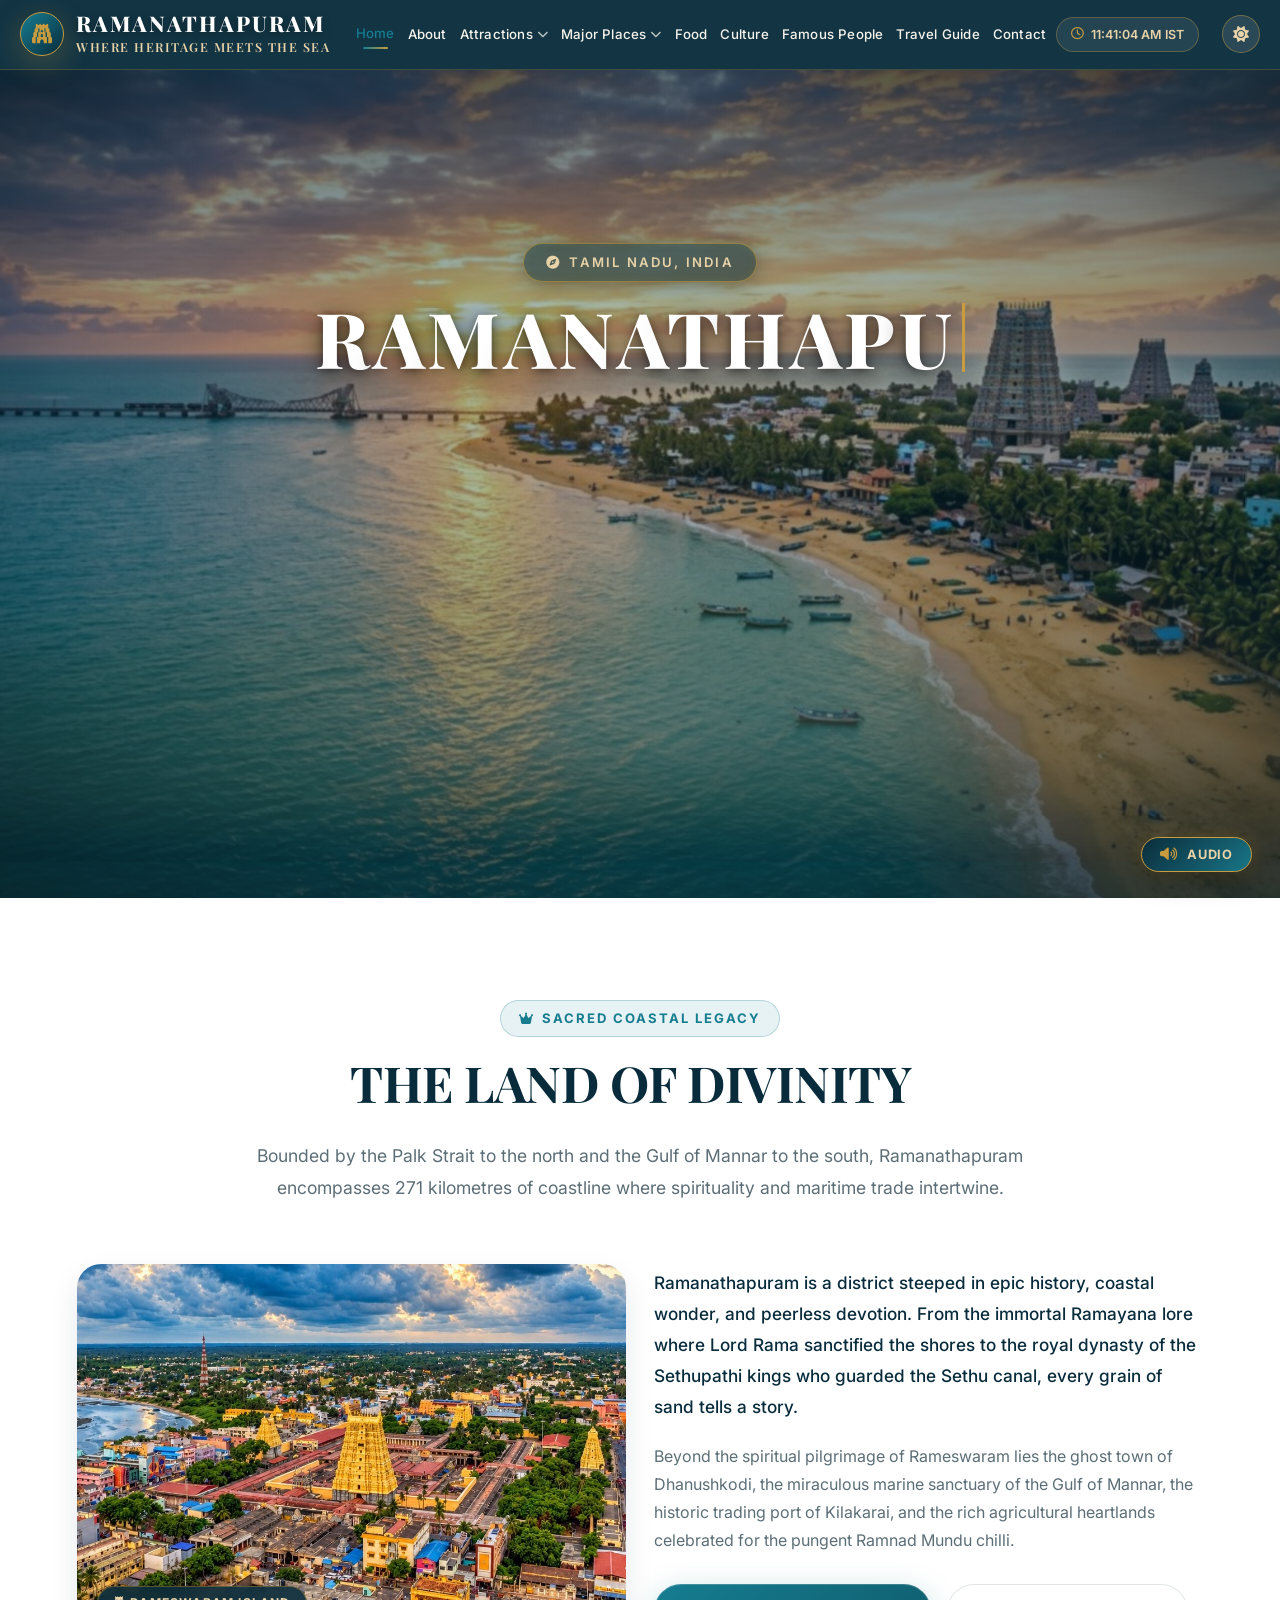
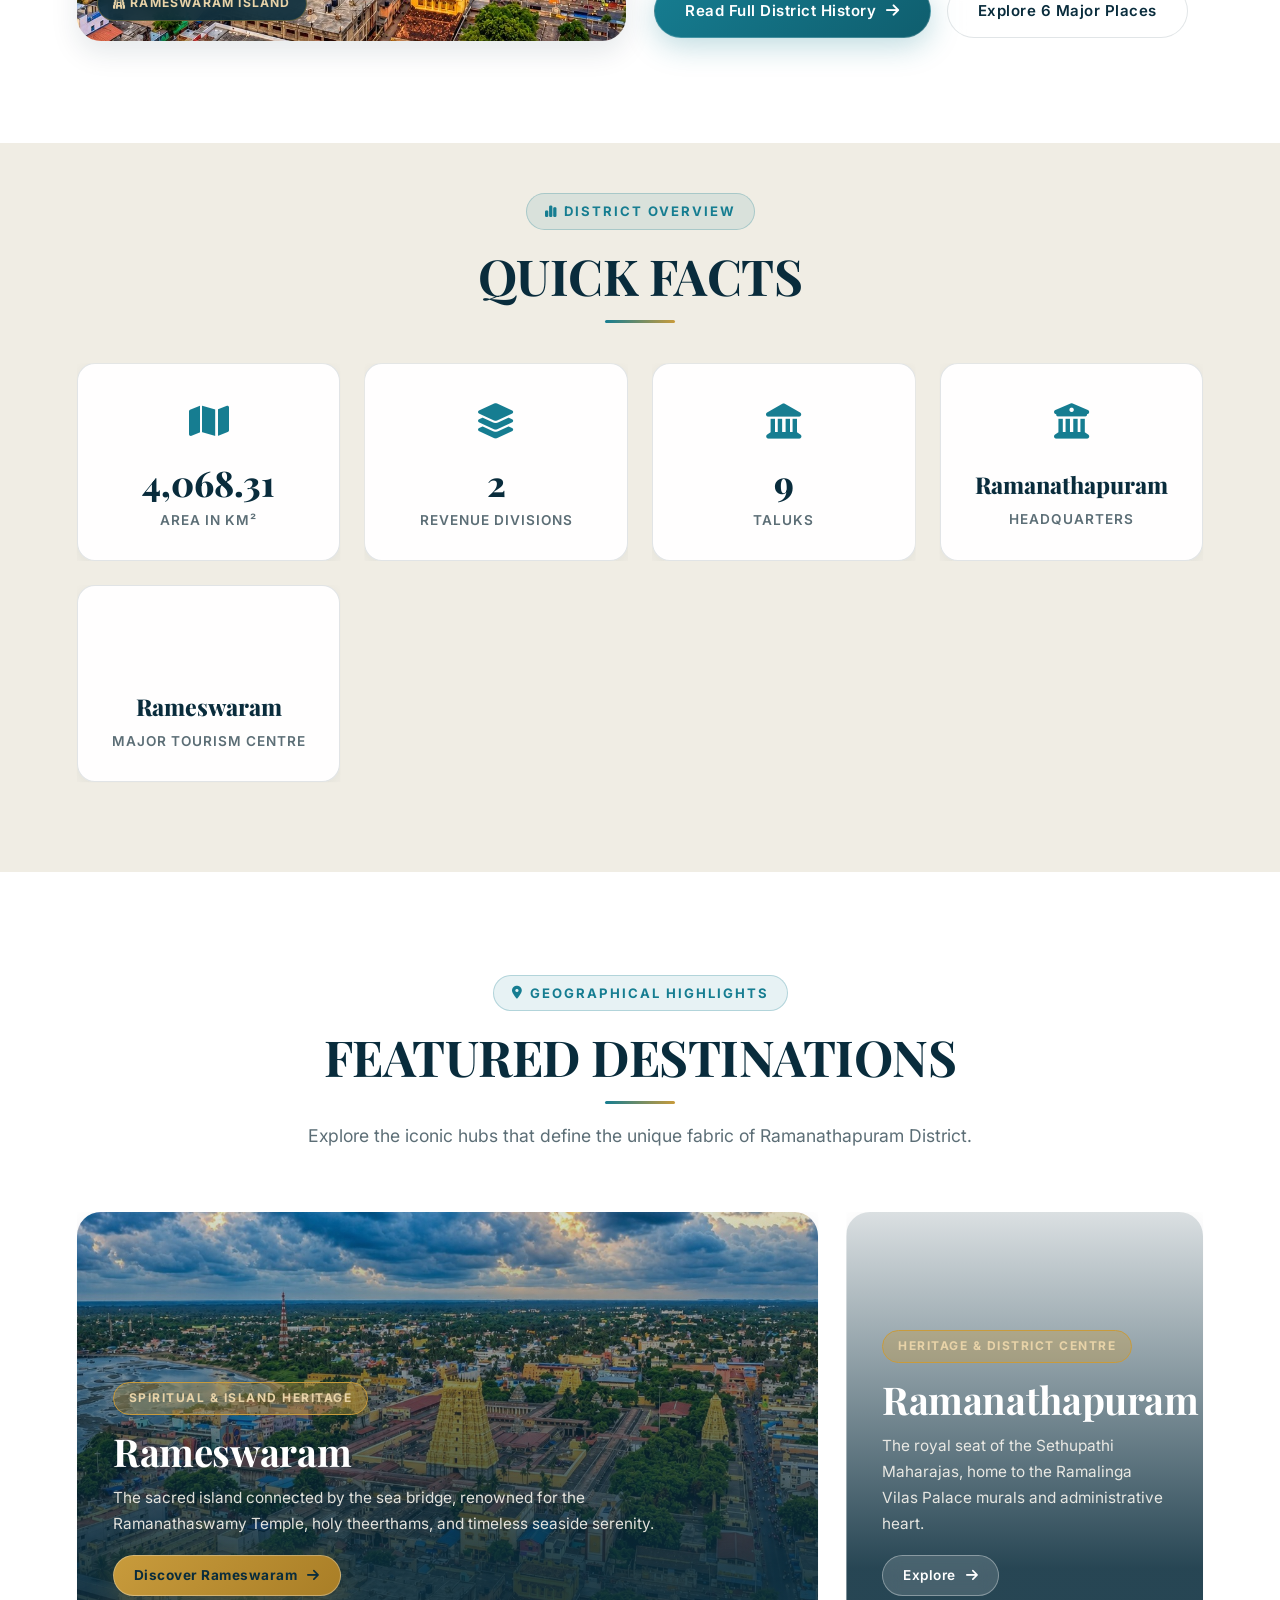
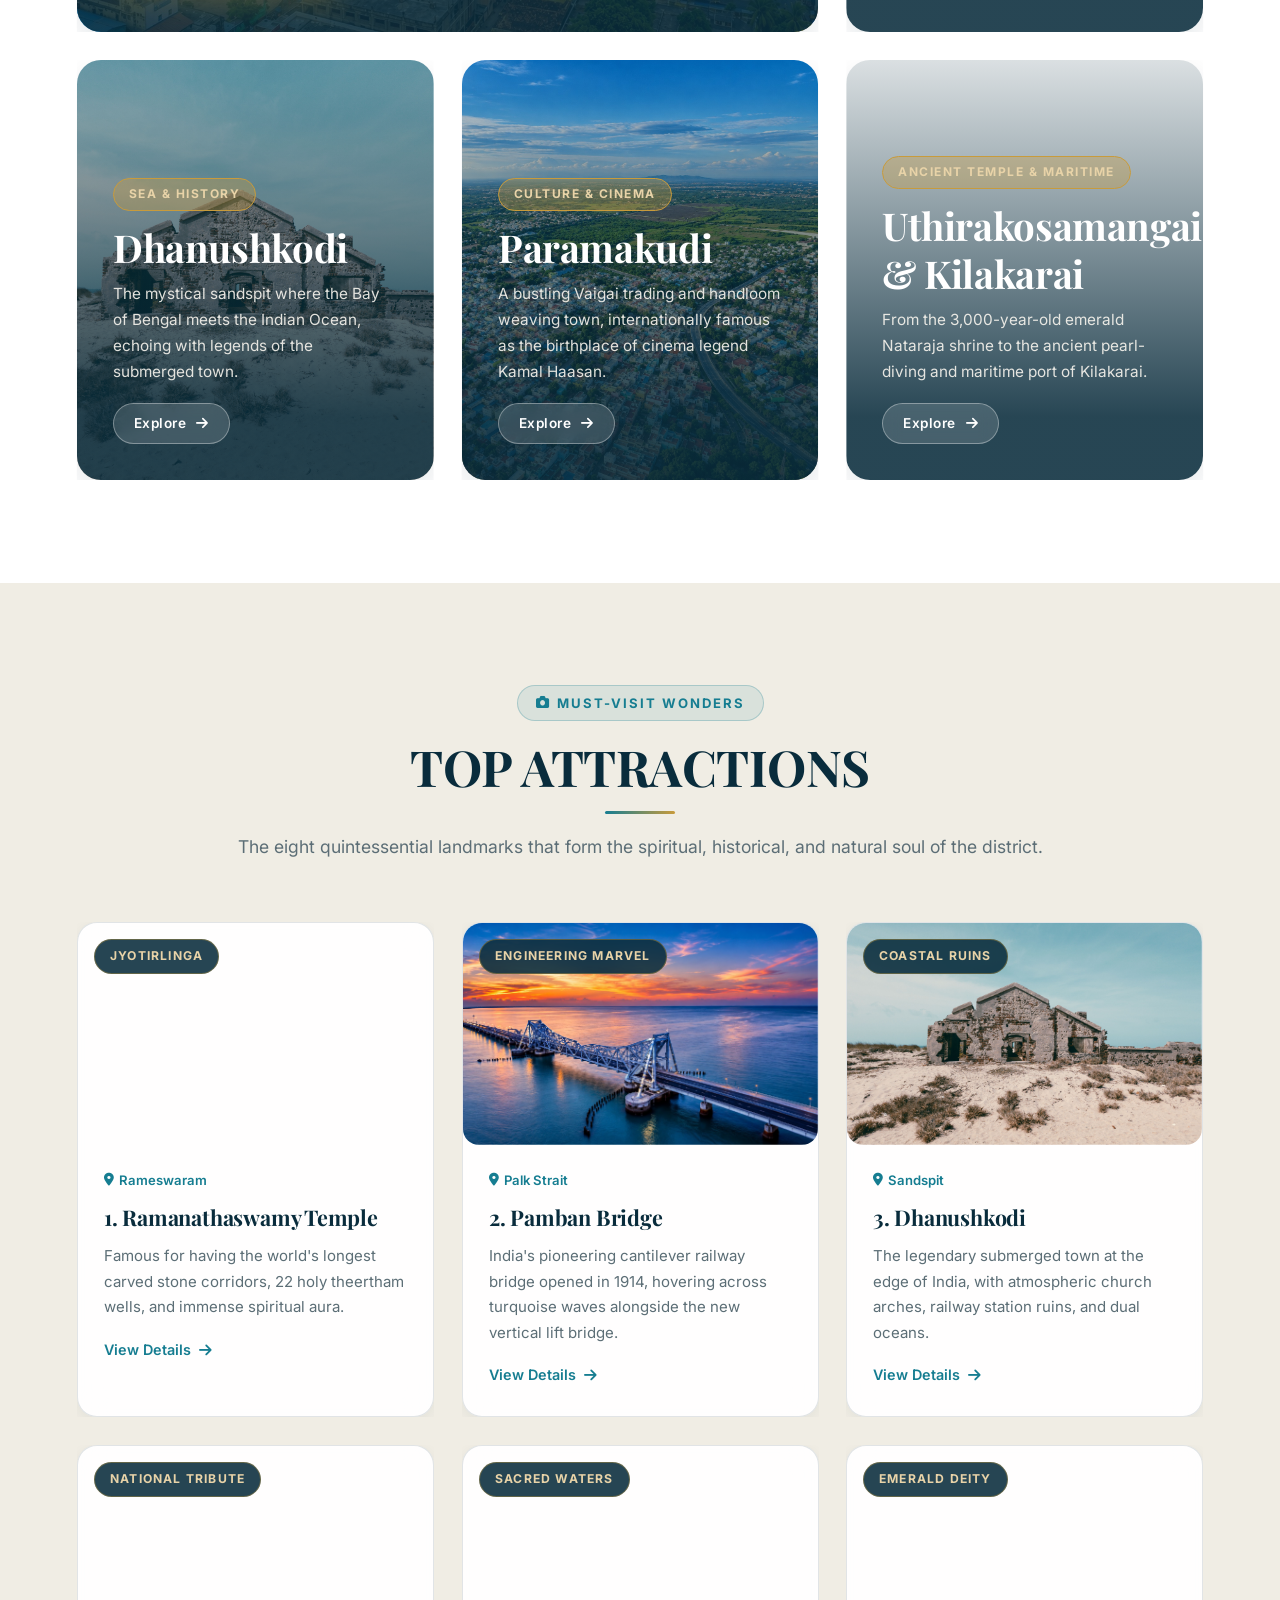
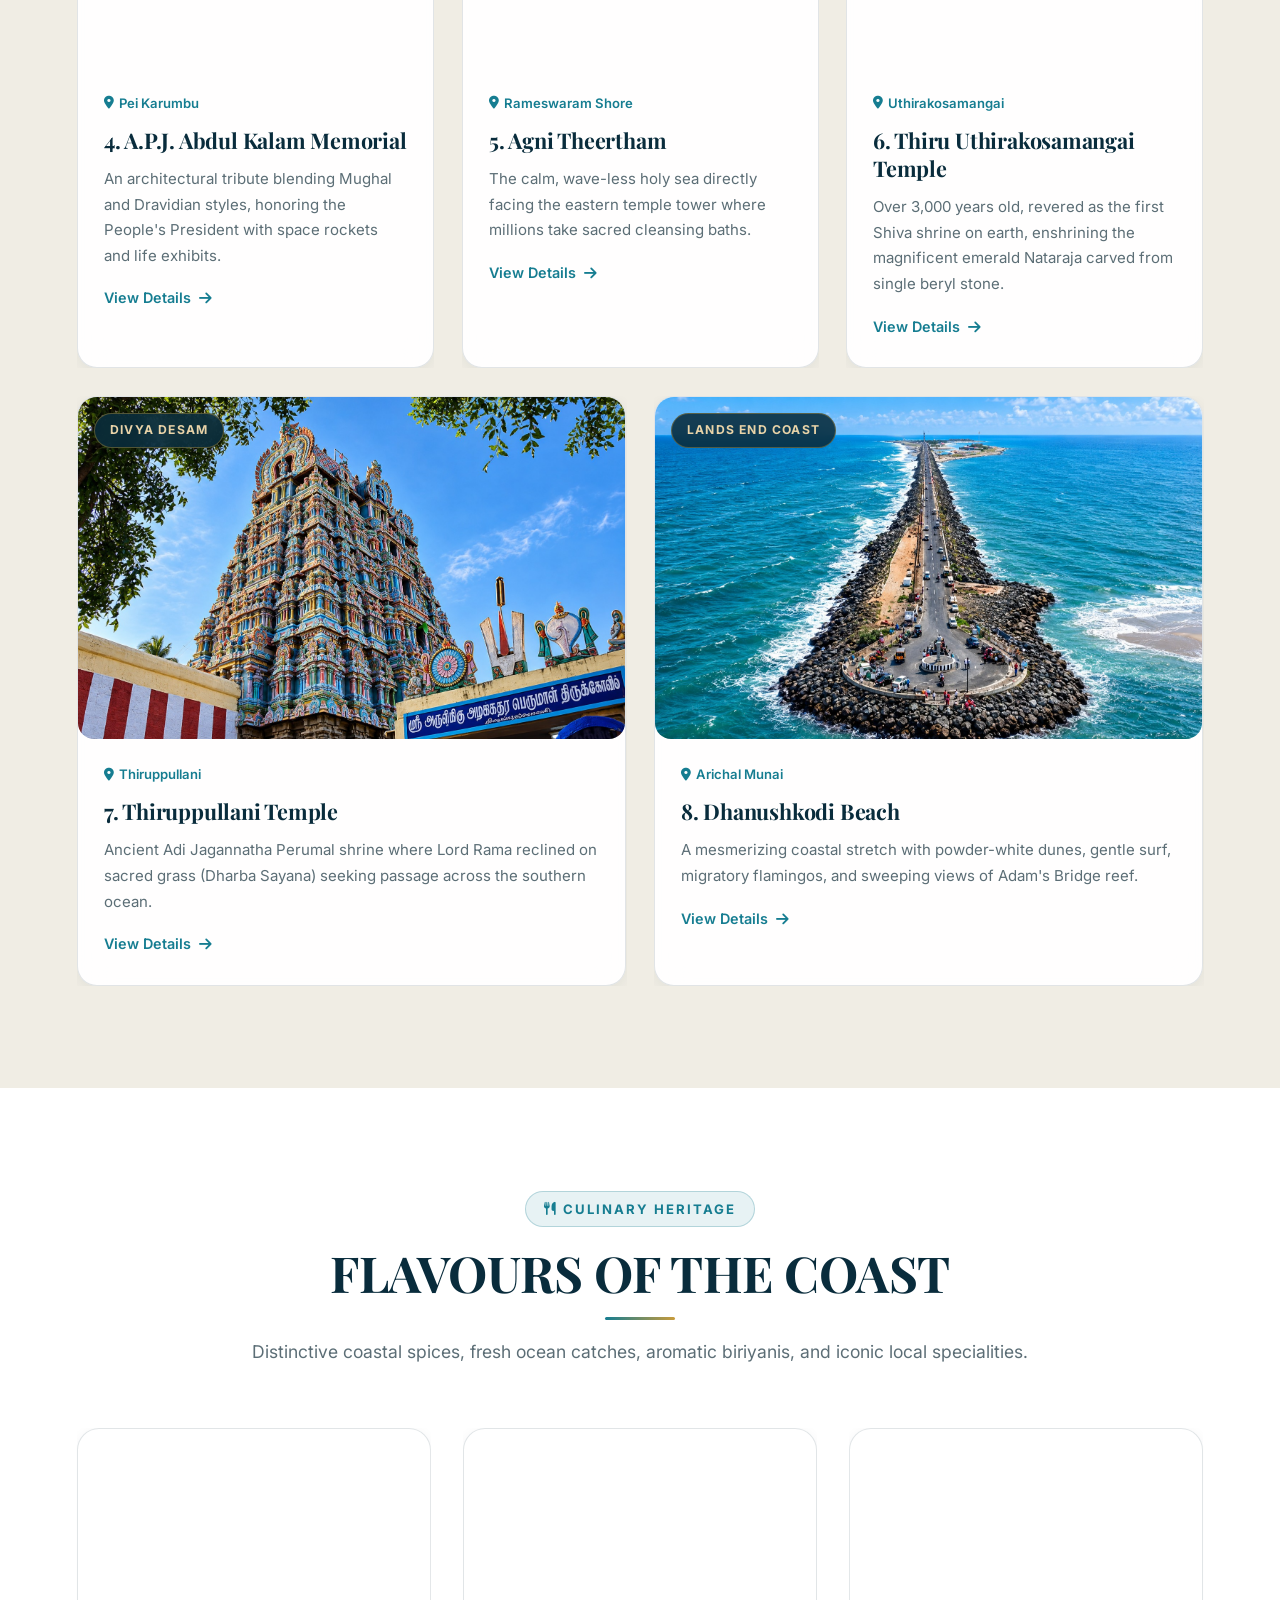
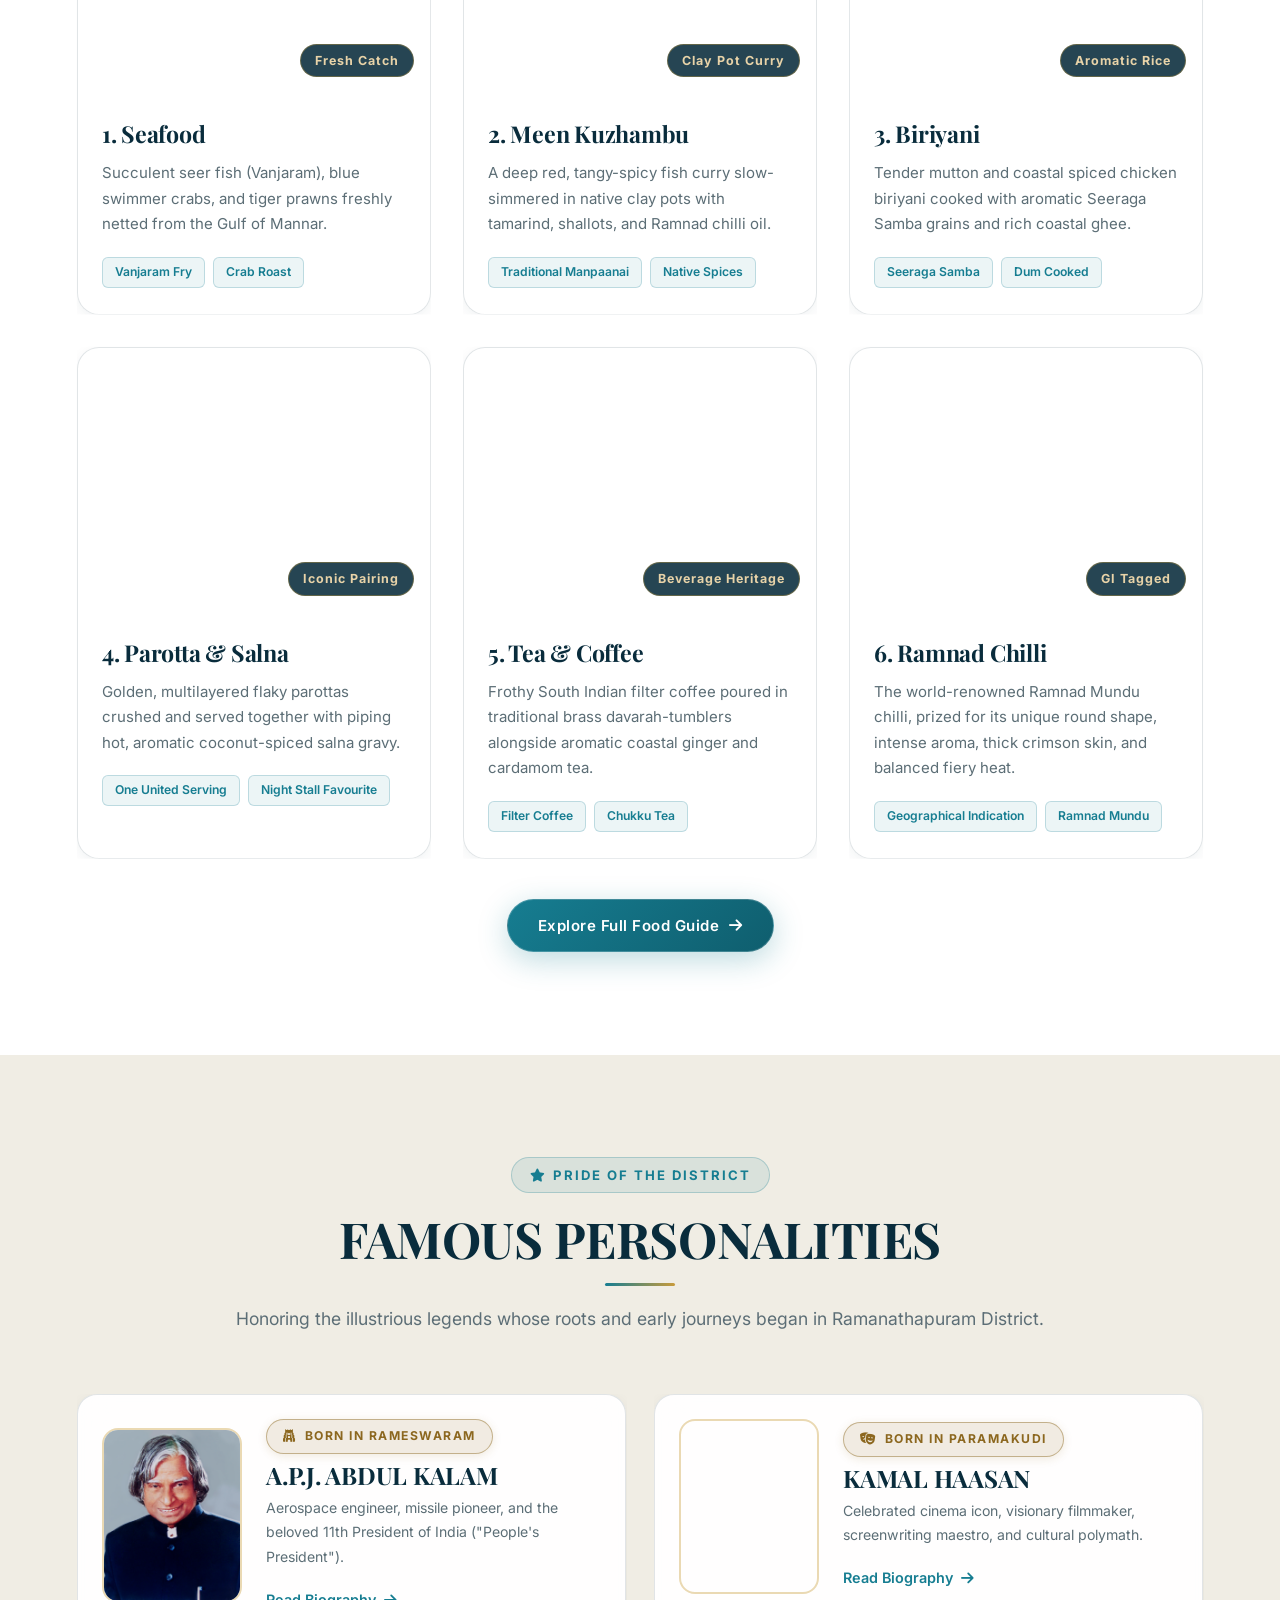
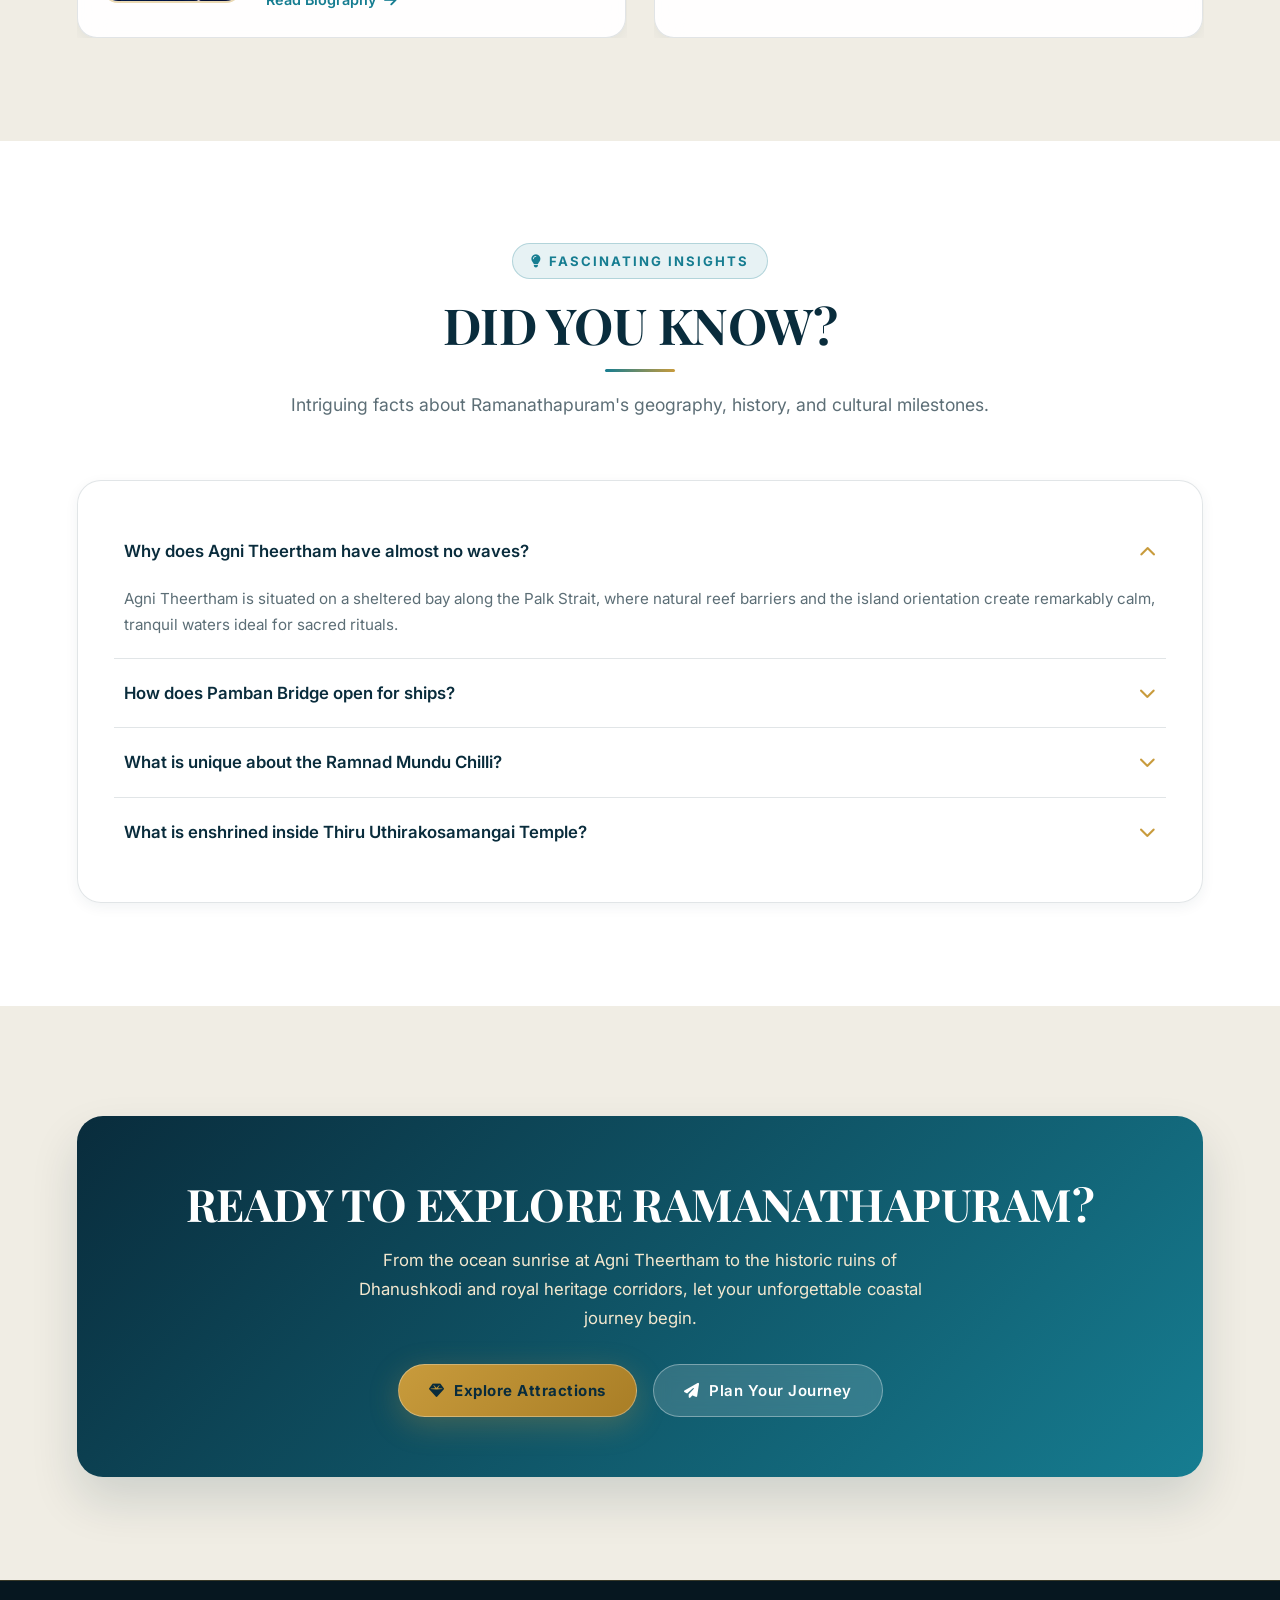
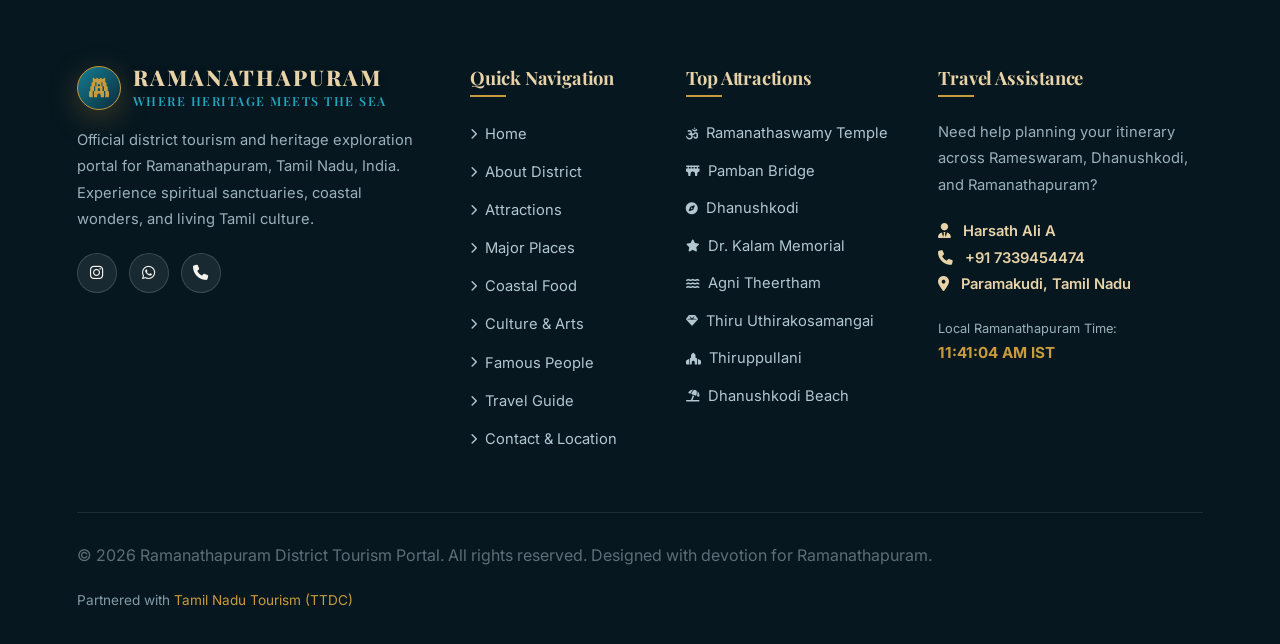
==== commit 04c695ad: "Add files via upload" ====
--- a/index.html
+++ b/index.html
@@ -1,869 +1,869 @@
-<!DOCTYPE html>
-<html lang="en" data-theme="light">
-<head>
-    <meta charset="UTF-8">
-    <meta name="viewport" content="width=device-width, initial-scale=1.0">
-    <title>Ramanathapuram Tourism | Where Heritage Meets the Sea | Official Portal</title>
-    <meta name="description" content="Explore Ramanathapuram District, Tamil Nadu. Discover ancient temples, the iconic Pamban Bridge, sacred Rameswaram, pristine Dhanushkodi, coastal cuisine, and rich maritime heritage.">
-    <link rel="icon" type="image/svg+xml" href="data:image/svg+xml,<svg xmlns='http://www.w3.org/2000/svg' viewBox='0 0 100 100'><text y='.9em' font-size='90'>🌊</text></svg>">
-
-    <!-- Google Fonts Preconnect -->
-    <link rel="preconnect" href="https://fonts.googleapis.com">
-    <link rel="preconnect" href="https://fonts.gstatic.com" crossorigin>
-
-    <!-- FontAwesome 6 Icons -->
-    <link rel="stylesheet" href="https://cdnjs.cloudflare.com/ajax/libs/font-awesome/6.5.1/css/all.min.css">
-
-    <!-- Swiper Carousel Stylesheet -->
-    <link rel="stylesheet" href="https://cdn.jsdelivr.net/npm/swiper@11/swiper-bundle.min.css">
-
-    <!-- Core Design System -->
-    <link rel="stylesheet" href="css/style.css">
-    <link rel="stylesheet" href="css/components.css">
-    <link rel="stylesheet" href="css/responsive.css">
-</head>
-<body class="page-home force-splash">
-
-    <!-- Top Scroll Progress -->
-    <div id="scroll-progress"></div>
-
-    <!-- Cinematic Splash Screen -->
-    <div id="splash-screen" role="dialog" aria-modal="true" aria-label="Loading Ramanathapuram Experience">
-        <div class="splash-waves-bg"></div>
-        <div class="splash-content">
-            <div class="splash-ring-container">
-                <svg class="splash-ring-svg" viewBox="0 0 120 120">
-                    <defs>
-                        <linearGradient id="goldOceanGrad" x1="0%" y1="0%" x2="100%" y2="100%">
-                            <stop offset="0%" stop-color="#C89B3C" />
-                            <stop offset="100%" stop-color="#167D91" />
-                        </linearGradient>
-                    </defs>
-                    <circle class="splash-ring-bg" cx="60" cy="60" r="54" />
-                    <circle class="splash-ring-progress" cx="60" cy="60" r="54" />
-                </svg>
-                <div class="splash-brand-logo">
-                    <i class="fa-solid fa-gopuram"></i>
-                </div>
-            </div>
-            <h1 class="splash-title">RAMANATHAPURAM</h1>
-            <p class="splash-subtitle">Where Heritage Meets the Sea</p>
-        </div>
-    </div>
-
-    <!-- Site Header & Sticky Navigation -->
-    <header class="site-header" id="main-header">
-        <div class="nav-container-inner">
-            <a href="index.html" class="header-brand" aria-label="Ramanathapuram Tourism Home">
-                <div class="brand-logo-icon">
-                    <i class="fa-solid fa-gopuram"></i>
-                </div>
-                <div class="brand-text-group">
-                    <span class="brand-title on-hero">RAMANATHAPURAM</span>
-                    <span class="brand-tagline on-hero">Where Heritage Meets the Sea</span>
-                </div>
-            </a>
-
-            <nav class="desktop-nav" aria-label="Primary Navigation">
-                <ul class="nav-list">
-                    <li class="nav-item"><a href="index.html" class="nav-link on-hero active">Home</a></li>
-                    <li class="nav-item"><a href="about.html" class="nav-link on-hero">About</a></li>
-                    
-                    <!-- Attractions Dropdown (Strictly 8 Items) -->
-                    <li class="nav-item has-dropdown">
-                        <a href="attractions.html" class="nav-link on-hero">
-                            Attractions <i class="fa-solid fa-chevron-down dropdown-chevron"></i>
-                        </a>
-                        <ul class="dropdown-menu">
-                            <li class="dropdown-item"><a href="attractions.html#ramanathaswamy"><i class="fa-solid fa-om"></i> Ramanathaswamy Temple</a></li>
-                            <li class="dropdown-item"><a href="attractions.html#pamban"><i class="fa-solid fa-bridge"></i> Pamban Bridge</a></li>
-                            <li class="dropdown-item"><a href="attractions.html#dhanushkodi"><i class="fa-solid fa-monument"></i> Dhanushkodi</a></li>
-                            <li class="dropdown-item"><a href="attractions.html#kalam"><i class="fa-solid fa-star"></i> A.P.J. Abdul Kalam Memorial</a></li>
-                            <li class="dropdown-item"><a href="attractions.html#agni"><i class="fa-solid fa-water"></i> Agni Theertham</a></li>
-                            <li class="dropdown-item"><a href="attractions.html#uthirakosamangai"><i class="fa-solid fa-gem"></i> Thiru Uthirakosamangai</a></li>
-                            <li class="dropdown-item"><a href="attractions.html#thiruppullani"><i class="fa-solid fa-place-of-worship"></i> Thiruppullani</a></li>
-                            <li class="dropdown-item"><a href="attractions.html#dhanushkodi-beach"><i class="fa-solid fa-umbrella-beach"></i> Dhanushkodi Beach</a></li>
-                        </ul>
-                    </li>
-
-                    <!-- Major Places Dropdown -->
-                    <li class="nav-item has-dropdown">
-                        <a href="places.html" class="nav-link on-hero">
-                            Major Places <i class="fa-solid fa-chevron-down dropdown-chevron"></i>
-                        </a>
-                        <ul class="dropdown-menu">
-                            <li class="dropdown-item"><a href="places.html#ramanathapuram"><i class="fa-solid fa-chess-rook"></i> Ramanathapuram</a></li>
-                            <li class="dropdown-item"><a href="places.html#rameswaram"><i class="fa-solid fa-gopuram"></i> Rameswaram</a></li>
-                            <li class="dropdown-item"><a href="places.html#paramakudi"><i class="fa-solid fa-masks-theater"></i> Paramakudi</a></li>
-                            <li class="dropdown-item"><a href="places.html#dhanushkodi"><i class="fa-solid fa-compass"></i> Dhanushkodi</a></li>
-                            <li class="dropdown-item"><a href="places.html#kilakarai"><i class="fa-solid fa-anchor"></i> Kilakarai</a></li>
-                            <li class="dropdown-item"><a href="places.html#uthirakosamangai"><i class="fa-solid fa-tree"></i> Thiru Uthirakosamangai</a></li>
-                        </ul>
-                    </li>
-
-                    <li class="nav-item"><a href="food.html" class="nav-link on-hero">Food</a></li>
-                    <li class="nav-item"><a href="culture.html" class="nav-link on-hero">Culture</a></li>
-                    <li class="nav-item"><a href="people.html" class="nav-link on-hero">Famous People</a></li>
-                    <li class="nav-item"><a href="guide.html" class="nav-link on-hero">Travel Guide</a></li>
-                    <li class="nav-item"><a href="contact.html" class="nav-link on-hero">Contact</a></li>
-                    <li class="nav-item">
-                        <div class="ist-clock-pill on-hero" title="Local Time in Ramanathapuram, Tamil Nadu (IST)">
-                            <i class="fa-regular fa-clock clock-icon-pulse"></i>
-                            <span class="live-ist-clock">Loading IST...</span>
-                        </div>
-                    </li>
-                </ul>
-            </nav>
-
-            <div class="header-widgets">
-                <button class="theme-toggle-btn nav-theme-toggle on-hero" aria-label="Toggle dark and light mode" title="Toggle dark and light mode">
-                    <i class="fa-solid fa-moon"></i>
-                </button>
-
-                <button class="hamburger-btn on-hero" aria-label="Open Navigation Drawer">
-                    <span class="hamburger-line"></span>
-                    <span class="hamburger-line"></span>
-                    <span class="hamburger-line"></span>
-                </button>
-            </div>
-        </div>
-    </header>
-
-    <!-- Mobile Navigation Drawer -->
-    <div class="mobile-backdrop"></div>
-    <div class="mobile-nav-drawer" role="dialog" aria-modal="true" aria-label="Mobile Navigation">
-        <div class="mobile-drawer-header">
-            <span class="mobile-drawer-title">RAMANATHAPURAM</span>
-            <button class="mobile-close-btn" aria-label="Close Navigation Drawer">
-                <i class="fa-solid fa-xmark"></i>
-            </button>
-        </div>
-        <div class="mobile-nav-body">
-            <a href="index.html" class="mobile-nav-link active">Home <i class="fa-solid fa-arrow-right"></i></a>
-            <a href="about.html" class="mobile-nav-link">About <i class="fa-solid fa-arrow-right"></i></a>
-
-            <div>
-                <div class="mobile-accordion-header" data-target="mob-attractions">
-                    <span>Attractions (8)</span>
-                    <i class="fa-solid fa-chevron-down"></i>
-                </div>
-                <div class="mobile-subnav" id="mob-attractions">
-                    <a href="attractions.html#ramanathaswamy">Ramanathaswamy Temple</a>
-                    <a href="attractions.html#pamban">Pamban Bridge</a>
-                    <a href="attractions.html#dhanushkodi">Dhanushkodi</a>
-                    <a href="attractions.html#kalam">A.P.J. Abdul Kalam Memorial</a>
-                    <a href="attractions.html#agni">Agni Theertham</a>
-                    <a href="attractions.html#uthirakosamangai">Thiru Uthirakosamangai</a>
-                    <a href="attractions.html#thiruppullani">Thiruppullani</a>
-                    <a href="attractions.html#dhanushkodi-beach">Dhanushkodi Beach</a>
-                </div>
-            </div>
-
-            <div>
-                <div class="mobile-accordion-header" data-target="mob-places">
-                    <span>Major Places</span>
-                    <i class="fa-solid fa-chevron-down"></i>
-                </div>
-                <div class="mobile-subnav" id="mob-places">
-                    <a href="places.html#ramanathapuram">Ramanathapuram</a>
-                    <a href="places.html#rameswaram">Rameswaram</a>
-                    <a href="places.html#paramakudi">Paramakudi</a>
-                    <a href="places.html#dhanushkodi">Dhanushkodi</a>
-                    <a href="places.html#kilakarai">Kilakarai</a>
-                    <a href="places.html#uthirakosamangai">Thiru Uthirakosamangai</a>
-                </div>
-            </div>
-
-            <a href="food.html" class="mobile-nav-link">Food <i class="fa-solid fa-arrow-right"></i></a>
-            <a href="culture.html" class="mobile-nav-link">Culture <i class="fa-solid fa-arrow-right"></i></a>
-            <a href="people.html" class="mobile-nav-link">Famous People <i class="fa-solid fa-arrow-right"></i></a>
-            <a href="guide.html" class="mobile-nav-link">Travel Guide <i class="fa-solid fa-arrow-right"></i></a>
-            <a href="contact.html" class="mobile-nav-link">Contact <i class="fa-solid fa-arrow-right"></i></a>
-        </div>
-        <div class="mobile-drawer-footer">
-            <div>
-                <small style="color: var(--color-warm-sand); display: block; font-weight: 600;">RAMANATHAPURAM IST</small>
-                <span class="live-ist-clock" style="font-size: 0.85rem;"></span>
-            </div>
-            <div style="display: flex; gap: 8px; align-items: center;">
-                <button class="theme-toggle-btn" aria-label="Toggle dark and light mode" title="Toggle dark and light mode">
-                    <i class="fa-solid fa-moon"></i>
-                </button>
-            </div>
-        </div>
-    </div>
-
-    <!-- MAIN HOMEPAGE CONTENT -->
-    <main>
-        <!-- Hero Section -->
-        <section class="hero hero-section" id="hero">
-            <div class="hero-bg-media">
-                <img src="assets/images/hero/hero_coastal_ramnad.jpg" alt="Ramanathapuram Coastal Heritage" class="hero-image hero-bg-img" loading="eager" fetchpriority="high" decoding="async">
-            </div>
-            <div class="hero-overlay"></div>
-            <div class="ocean-sunlight-shimmer" aria-hidden="true"></div>
-            <div class="hero-atmospheric-haze" aria-hidden="true"></div>
-            
-            <div class="hero-content">
-                <div class="hero-pill-badge spring-jump">
-                    <i class="fa-solid fa-compass"></i> TAMIL NADU, INDIA
-                </div>
-                <h1 class="hero-title" data-text="RAMANATHAPURAM">RAMANATHAPURAM</h1>
-                <p class="hero-subtitle">Where Heritage Meets the Sea</p>
-                <p class="hero-description">
-                    Immerse yourself in a land shaped by sacred oceans, millennia of temple architecture, vibrant coastal traditions, and visionary souls. Welcome to the eastern maritime gateway of Tamil culture.
-                </p>
-                <div class="hero-cta-group">
-                    <a href="attractions.html" class="btn btn-hero-primary spring-jump">
-                        <i class="fa-solid fa-gem"></i> Explore Attractions
-                    </a>
-                    <a href="about.html" class="btn btn-hero-gold spring-jump">
-                        <i class="fa-solid fa-compass"></i> Discover Ramanathapuram
-                    </a>
-                </div>
-
-                <!-- Scroll Indicator (Requirement 22) -->
-                <a href="#divinity-section" class="scroll-indicator-wrap" aria-label="Scroll to Explore">
-                    <span class="scroll-indicator-label">Scroll to Explore</span>
-                    <div class="scroll-indicator-line"></div>
-                    <i class="fa-solid fa-chevron-down scroll-indicator-icon"></i>
-                </a>
-            </div>
-
-            <!-- Multi-Layer Translucent Ocean Waves (Behind text, NO solid surface cutoff) -->
-            <div class="ocean-waves-container" style="position: absolute; bottom: 0; left: 0; z-index: 2; height: 36px; pointer-events: none; width: 100%; opacity: 0.35;">
-                <svg class="ocean-wave-layer layer-1" viewBox="0 0 1200 120" preserveAspectRatio="none">
-                    <path d="M0,0 C150,90 350,-40 500,60 C650,160 900,10 1200,40 L1200,120 L0,120 Z" fill="rgba(22, 125, 145, 0.45)"/>
-                </svg>
-                <svg class="ocean-wave-layer layer-2" viewBox="0 0 1200 120" preserveAspectRatio="none">
-                    <path d="M0,20 C200,100 450,0 700,70 C950,140 1050,30 1200,60 L1200,120 L0,120 Z" fill="rgba(34, 165, 191, 0.35)"/>
-                </svg>
-                <svg class="ocean-wave-layer layer-3" viewBox="0 0 1200 120" preserveAspectRatio="none">
-                    <path d="M0,40 C300,110 550,20 800,80 C1050,140 1150,40 1200,70 L1200,120 L0,120 Z" fill="rgba(200, 155, 60, 0.25)"/>
-                </svg>
-            </div>
-        </section>
-
-        <!-- Split Introduction: The Land of Divinity -->
-        <section class="content-section" id="divinity-section" style="background: var(--bg-surface);">
-            <div class="section-header">
-                <span class="section-badge"><i class="fa-solid fa-crown"></i> Sacred Coastal Legacy</span>
-                <h2 class="section-title typing-title">THE LAND OF DIVINITY</h2>
-                <p class="section-subtitle">
-                    Bounded by the Palk Strait to the north and the Gulf of Mannar to the south, Ramanathapuram encompasses 271 kilometres of coastline where spirituality and maritime trade intertwine.
-                </p>
-            </div>
-
-            <div class="editorial-grid" style="align-items: center;">
-                <div class="col-span-6">
-                    <div style="position: relative; border-radius: 24px; overflow: hidden; box-shadow: var(--shadow-md);" class="spring-jump">
-                        <img src="assets/images/places/rameshwaram_island.jpg" alt="Rameswaram Island and Sacred Shores" loading="lazy" decoding="async" style="width: 100%; aspect-ratio: 16/11; object-fit: cover;" data-lightbox-src="assets/images/places/rameshwaram_island.jpg" data-lightbox-caption="Rameswaram Island & Sacred Shores, The Land of Divinity">
-                        <div class="card-badge" style="bottom: 20px; top: auto; left: 20px;">
-                            <i class="fa-solid fa-gopuram"></i> Rameswaram Island
-                        </div>
-                    </div>
-                </div>
-
-                <div class="col-span-6" style="display: flex; flex-direction: column; gap: 20px;">
-                    <p style="font-size: 1.08rem; color: var(--text-primary); font-weight: 500; line-height: 1.8;">
-                        Ramanathapuram is a district steeped in epic history, coastal wonder, and peerless devotion. From the immortal Ramayana lore where Lord Rama sanctified the shores to the royal dynasty of the Sethupathi kings who guarded the Sethu canal, every grain of sand tells a story.
-                    </p>
-                    <p>
-                        Beyond the spiritual pilgrimage of Rameswaram lies the ghost town of Dhanushkodi, the miraculous marine sanctuary of the Gulf of Mannar, the historic trading port of Kilakarai, and the rich agricultural heartlands celebrated for the pungent Ramnad Mundu chilli.
-                    </p>
-                    <div style="display: flex; gap: 16px; flex-wrap: wrap; margin-top: 10px;">
-                        <a href="about.html" class="btn btn-primary spring-jump">
-                            Read Full District History <i class="fa-solid fa-arrow-right"></i>
-                        </a>
-                        <a href="places.html" class="btn btn-secondary spring-jump" style="color: var(--text-primary); border-color: var(--border-subtle);">
-                            Explore 6 Major Places
-                        </a>
-                    </div>
-                </div>
-            </div>
-        </section>
-
-        <!-- Quick Facts Counter -->
-        <section class="content-section" style="background: var(--bg-surface-alt); padding: 50px 6%;">
-            <div class="section-header" style="margin-bottom: 30px;">
-                <span class="section-badge"><i class="fa-solid fa-chart-simple"></i> District Overview</span>
-                <h2 class="section-title">QUICK FACTS</h2>
-            </div>
-            <div class="quick-facts-grid">
-                <div class="fact-card spring-jump">
-                    <div class="fact-icon"><i class="fa-solid fa-map"></i></div>
-                    <div class="fact-value" data-counter="4068.31">4,068.31</div>
-                    <div class="fact-label">Area in km²</div>
-                </div>
-                <div class="fact-card spring-jump">
-                    <div class="fact-icon"><i class="fa-solid fa-layer-group"></i></div>
-                    <div class="fact-value" data-counter="2">2</div>
-                    <div class="fact-label">Revenue Divisions</div>
-                </div>
-                <div class="fact-card spring-jump">
-                    <div class="fact-icon"><i class="fa-solid fa-landmark"></i></div>
-                    <div class="fact-value" data-counter="9">9</div>
-                    <div class="fact-label">Taluks</div>
-                </div>
-                <div class="fact-card spring-jump">
-                    <div class="fact-icon"><i class="fa-solid fa-building-columns"></i></div>
-                    <div class="fact-value" style="font-size: 1.45rem; padding-top: 8px;">Ramanathapuram</div>
-                    <div class="fact-label">Headquarters</div>
-                </div>
-                <div class="fact-card spring-jump">
-                    <div class="fact-icon"><i class="fa-solid fa-island-tropical"></i></div>
-                    <div class="fact-value" style="font-size: 1.45rem; padding-top: 8px;">Rameswaram</div>
-                    <div class="fact-label">Major Tourism Centre</div>
-                </div>
-            </div>
-        </section>
-
-        <!-- Featured Destinations (Asymmetrical Editorial Layout) -->
-        <section class="content-section" style="background: var(--bg-surface);">
-            <div class="section-header">
-                <span class="section-badge"><i class="fa-solid fa-location-dot"></i> Geographical Highlights</span>
-                <h2 class="section-title">FEATURED DESTINATIONS</h2>
-                <p class="section-subtitle">
-                    Explore the iconic hubs that define the unique fabric of Ramanathapuram District.
-                </p>
-            </div>
-
-            <div class="editorial-grid">
-                <!-- Rameswaram (Large) -->
-                <div class="col-span-8">
-                    <div class="destination-card-lg spring-jump">
-                        <img src="assets/images/places/rameshwaram_island.jpg" alt="Rameswaram Island" class="dest-bg" loading="lazy" decoding="async" data-lightbox-src="assets/images/places/rameshwaram_island.jpg" data-lightbox-caption="Rameswaram Island & Coastal Life">
-                        <div class="dest-gradient"></div>
-                        <div class="dest-content">
-                            <span class="dest-badge">Spiritual & Island Heritage</span>
-                            <h3 class="dest-title">Rameswaram</h3>
-                            <p class="dest-desc">The sacred island connected by the sea bridge, renowned for the Ramanathaswamy Temple, holy theerthams, and timeless seaside serenity.</p>
-                            <a href="places.html#rameswaram" class="btn btn-gold spring-jump" style="padding: 8px 20px; font-size: 0.85rem;">Discover Rameswaram <i class="fa-solid fa-arrow-right"></i></a>
-                        </div>
-                    </div>
-                </div>
-
-                <!-- Ramanathapuram District Centre -->
-                <div class="col-span-4">
-                    <div class="destination-card-lg spring-jump">
-                        <img src="assets/images/places/ramanathapuram.jpg" alt="Ramanathapuram Palace" class="dest-bg" loading="lazy" decoding="async" data-lightbox-src="assets/images/places/ramanathapuram.jpg" data-lightbox-caption="Ramalinga Vilas Palace, Ramanathapuram">
-                        <div class="dest-gradient"></div>
-                        <div class="dest-content">
-                            <span class="dest-badge">Heritage & District Centre</span>
-                            <h3 class="dest-title">Ramanathapuram</h3>
-                            <p class="dest-desc">The royal seat of the Sethupathi Maharajas, home to the Ramalinga Vilas Palace murals and administrative heart.</p>
-                            <a href="places.html#ramanathapuram" class="btn btn-secondary spring-jump" style="padding: 8px 20px; font-size: 0.85rem;">Explore <i class="fa-solid fa-arrow-right"></i></a>
-                        </div>
-                    </div>
-                </div>
-
-                <!-- Dhanushkodi -->
-                <div class="col-span-4">
-                    <div class="destination-card-lg spring-jump">
-                        <img src="assets/images/places/dhanushkodi.jpg" alt="Dhanushkodi" class="dest-bg" loading="lazy" decoding="async" data-lightbox-src="assets/images/places/dhanushkodi.jpg" data-lightbox-caption="Dhanushkodi Lands End & Ruins">
-                        <div class="dest-gradient"></div>
-                        <div class="dest-content">
-                            <span class="dest-badge">Sea & History</span>
-                            <h3 class="dest-title">Dhanushkodi</h3>
-                            <p class="dest-desc">The mystical sandspit where the Bay of Bengal meets the Indian Ocean, echoing with legends of the submerged town.</p>
-                            <a href="places.html#dhanushkodi" class="btn btn-secondary spring-jump" style="padding: 8px 20px; font-size: 0.85rem;">Explore <i class="fa-solid fa-arrow-right"></i></a>
-                        </div>
-                    </div>
-                </div>
-
-                <!-- Paramakudi -->
-                <div class="col-span-4">
-                    <div class="destination-card-lg spring-jump">
-                        <img src="assets/images/places/paramakudi.jpg" alt="Paramakudi Town" class="dest-bg" loading="lazy" decoding="async" data-lightbox-src="assets/images/places/paramakudi.jpg" data-lightbox-caption="Paramakudi Handloom & Vaigai Town">
-                        <div class="dest-gradient"></div>
-                        <div class="dest-content">
-                            <span class="dest-badge">Culture & Cinema</span>
-                            <h3 class="dest-title">Paramakudi</h3>
-                            <p class="dest-desc">A bustling Vaigai trading and handloom weaving town, internationally famous as the birthplace of cinema legend Kamal Haasan.</p>
-                            <a href="places.html#paramakudi" class="btn btn-secondary spring-jump" style="padding: 8px 20px; font-size: 0.85rem;">Explore <i class="fa-solid fa-arrow-right"></i></a>
-                        </div>
-                    </div>
-                </div>
-
-                <!-- Thiru Uthirakosamangai & Kilakarai -->
-                <div class="col-span-4">
-                    <div class="destination-card-lg spring-jump">
-                        <img src="assets/images/places/uthirakosamangai.jpg" alt="Thiru Uthirakosamangai" class="dest-bg" loading="lazy" decoding="async" data-lightbox-src="assets/images/places/uthirakosamangai.jpg" data-lightbox-caption="Ancient Temple of Thiru Uthirakosamangai">
-                        <div class="dest-gradient"></div>
-                        <div class="dest-content">
-                            <span class="dest-badge">Ancient Temple & Maritime</span>
-                            <h3 class="dest-title">Uthirakosamangai & Kilakarai</h3>
-                            <p class="dest-desc">From the 3,000-year-old emerald Nataraja shrine to the ancient pearl-diving and maritime port of Kilakarai.</p>
-                            <a href="places.html#uthirakosamangai" class="btn btn-secondary spring-jump" style="padding: 8px 20px; font-size: 0.85rem;">Explore <i class="fa-solid fa-arrow-right"></i></a>
-                        </div>
-                    </div>
-                </div>
-            </div>
-        </section>
-
-        <!-- Attractions Preview (Strictly 8 Canonical Items) -->
-        <section class="content-section" style="background: var(--bg-surface-alt);">
-            <div class="section-header">
-                <span class="section-badge"><i class="fa-solid fa-camera"></i> Must-Visit Wonders</span>
-                <h2 class="section-title">TOP ATTRACTIONS</h2>
-                <p class="section-subtitle">
-                    The eight quintessential landmarks that form the spiritual, historical, and natural soul of the district.
-                </p>
-            </div>
-
-            <div class="editorial-grid" id="attractions">
-                <!-- 1. Ramanathaswamy Temple -->
-                <div class="col-span-4 glass-card spring-jump">
-                    <div class="card-media">
-                        <img src="assets/images/places/ramanathaswamy_temple.jpg" alt="Ramanathaswamy Temple" class="card-img" loading="lazy" decoding="async" data-lightbox-src="assets/images/places/ramanathaswamy_temple.jpg" data-lightbox-caption="Ramanathaswamy Temple Pillared Corridor">
-                        <span class="card-badge">Jyotirlinga</span>
-                    </div>
-                    <div class="card-body">
-                        <div class="card-meta"><span><i class="fa-solid fa-location-dot"></i> Rameswaram</span></div>
-                        <h3 class="card-title">1. Ramanathaswamy Temple</h3>
-                        <p class="card-text">Famous for having the world's longest carved stone corridors, 22 holy theertham wells, and immense spiritual aura.</p>
-                        <a href="attractions.html#ramanathaswamy" class="card-link-btn">View Details <i class="fa-solid fa-arrow-right"></i></a>
-                    </div>
-                </div>
-
-                <!-- 2. Pamban Bridge -->
-                <div class="col-span-4 glass-card spring-jump">
-                    <div class="card-media">
-                        <img src="assets/images/places/pamban_bridge.jpg" alt="Pamban Bridge" class="card-img" loading="lazy" decoding="async" data-lightbox-src="assets/images/places/pamban_bridge.jpg" data-lightbox-caption="Pamban Cantilever Sea Bridge">
-                        <span class="card-badge">Engineering Marvel</span>
-                    </div>
-                    <div class="card-body">
-                        <div class="card-meta"><span><i class="fa-solid fa-location-dot"></i> Palk Strait</span></div>
-                        <h3 class="card-title">2. Pamban Bridge</h3>
-                        <p class="card-text">India's pioneering cantilever railway bridge opened in 1914, hovering across turquoise waves alongside the new vertical lift bridge.</p>
-                        <a href="attractions.html#pamban" class="card-link-btn">View Details <i class="fa-solid fa-arrow-right"></i></a>
-                    </div>
-                </div>
-
-                <!-- 3. Dhanushkodi -->
-                <div class="col-span-4 glass-card spring-jump">
-                    <div class="card-media">
-                        <img src="assets/images/places/dhanushkodi.jpg" alt="Dhanushkodi" class="card-img" loading="lazy" decoding="async" data-lightbox-src="assets/images/places/dhanushkodi.jpg" data-lightbox-caption="Dhanushkodi Ruins and Shoreline">
-                        <span class="card-badge">Coastal Ruins</span>
-                    </div>
-                    <div class="card-body">
-                        <div class="card-meta"><span><i class="fa-solid fa-location-dot"></i> Sandspit</span></div>
-                        <h3 class="card-title">3. Dhanushkodi</h3>
-                        <p class="card-text">The legendary submerged town at the edge of India, with atmospheric church arches, railway station ruins, and dual oceans.</p>
-                        <a href="attractions.html#dhanushkodi" class="card-link-btn">View Details <i class="fa-solid fa-arrow-right"></i></a>
-                    </div>
-                </div>
-
-                <!-- 4. A.P.J. Abdul Kalam Memorial -->
-                <div class="col-span-4 glass-card spring-jump">
-                    <div class="card-media">
-                        <img src="assets/images/places/kalam_memorial.jpg" alt="Dr. Kalam Memorial" class="card-img" loading="lazy" decoding="async" data-lightbox-src="assets/images/places/kalam_memorial.jpg" data-lightbox-caption="Dr. APJ Abdul Kalam National Memorial, Pei Karumbu">
-                        <span class="card-badge">National Tribute</span>
-                    </div>
-                    <div class="card-body">
-                        <div class="card-meta"><span><i class="fa-solid fa-location-dot"></i> Pei Karumbu</span></div>
-                        <h3 class="card-title">4. A.P.J. Abdul Kalam Memorial</h3>
-                        <p class="card-text">An architectural tribute blending Mughal and Dravidian styles, honoring the People's President with space rockets and life exhibits.</p>
-                        <a href="attractions.html#kalam" class="card-link-btn">View Details <i class="fa-solid fa-arrow-right"></i></a>
-                    </div>
-                </div>
-
-                <!-- 5. Agni Theertham -->
-                <div class="col-span-4 glass-card spring-jump">
-                    <div class="card-media">
-                        <img src="assets/images/places/agni_theertham.jpg" alt="Agni Theertham" class="card-img" loading="lazy" decoding="async" data-lightbox-src="assets/images/places/agni_theertham.jpg" data-lightbox-caption="Sacred sunrise at Agni Theertham">
-                        <span class="card-badge">Sacred Waters</span>
-                    </div>
-                    <div class="card-body">
-                        <div class="card-meta"><span><i class="fa-solid fa-location-dot"></i> Rameswaram Shore</span></div>
-                        <h3 class="card-title">5. Agni Theertham</h3>
-                        <p class="card-text">The calm, wave-less holy sea directly facing the eastern temple tower where millions take sacred cleansing baths.</p>
-                        <a href="attractions.html#agni" class="card-link-btn">View Details <i class="fa-solid fa-arrow-right"></i></a>
-                    </div>
-                </div>
-
-                <!-- 6. Thiru Uthirakosamangai Temple -->
-                <div class="col-span-4 glass-card spring-jump">
-                    <div class="card-media">
-                        <img src="assets/images/places/uthirakosamangai.jpg" alt="Thiru Uthirakosamangai" class="card-img" loading="lazy" decoding="async" data-lightbox-src="assets/images/places/uthirakosamangai.jpg" data-lightbox-caption="Thiru Uthirakosamangai Temple">
-                        <span class="card-badge">Emerald Deity</span>
-                    </div>
-                    <div class="card-body">
-                        <div class="card-meta"><span><i class="fa-solid fa-location-dot"></i> Uthirakosamangai</span></div>
-                        <h3 class="card-title">6. Thiru Uthirakosamangai Temple</h3>
-                        <p class="card-text">Over 3,000 years old, revered as the first Shiva shrine on earth, enshrining the magnificent emerald Nataraja carved from single beryl stone.</p>
-                        <a href="attractions.html#uthirakosamangai" class="card-link-btn">View Details <i class="fa-solid fa-arrow-right"></i></a>
-                    </div>
-                </div>
-
-                <!-- 7. Thiruppullani -->
-                <div class="col-span-6 glass-card spring-jump">
-                    <div class="card-media">
-                        <img src="assets/images/places/thiruppullani_temple.jpg" alt="Thiruppullani Temple" class="card-img" loading="lazy" decoding="async" data-lightbox-src="assets/images/places/thiruppullani_temple.jpg" data-lightbox-caption="Adi Jagannatha Perumal Temple, Thiruppullani">
-                        <span class="card-badge">Divya Desam</span>
-                    </div>
-                    <div class="card-body">
-                        <div class="card-meta"><span><i class="fa-solid fa-location-dot"></i> Thiruppullani</span></div>
-                        <h3 class="card-title">7. Thiruppullani Temple</h3>
-                        <p class="card-text">Ancient Adi Jagannatha Perumal shrine where Lord Rama reclined on sacred grass (Dharba Sayana) seeking passage across the southern ocean.</p>
-                        <a href="attractions.html#thiruppullani" class="card-link-btn">View Details <i class="fa-solid fa-arrow-right"></i></a>
-                    </div>
-                </div>
-
-                <!-- 8. Dhanushkodi Beach -->
-                <div class="col-span-6 glass-card spring-jump">
-                    <div class="card-media">
-                        <img src="assets/images/places/dhanushkodi_beach.jpg" alt="Dhanushkodi Beach" class="card-img" loading="lazy" decoding="async" data-lightbox-src="assets/images/places/dhanushkodi_beach.jpg" data-lightbox-caption="Pristine shores of Dhanushkodi Beach">
-                        <span class="card-badge">Lands End Coast</span>
-                    </div>
-                    <div class="card-body">
-                        <div class="card-meta"><span><i class="fa-solid fa-location-dot"></i> Arichal Munai</span></div>
-                        <h3 class="card-title">8. Dhanushkodi Beach</h3>
-                        <p class="card-text">A mesmerizing coastal stretch with powder-white dunes, gentle surf, migratory flamingos, and sweeping views of Adam's Bridge reef.</p>
-                        <a href="attractions.html#dhanushkodi-beach" class="card-link-btn">View Details <i class="fa-solid fa-arrow-right"></i></a>
-                    </div>
-                </div>
-            </div>
-        </section>
-
-        <!-- Flavours of the Coast Preview -->
-        <section class="content-section" style="background: var(--bg-surface);">
-            <div class="section-header">
-                <span class="section-badge"><i class="fa-solid fa-utensils"></i> Culinary Heritage</span>
-                <h2 class="section-title">FLAVOURS OF THE COAST</h2>
-                <p class="section-subtitle">
-                    Distinctive coastal spices, fresh ocean catches, aromatic biriyanis, and iconic local specialities.
-                </p>
-            </div>
-
-            <div class="food-grid">
-                <!-- 1. Seafood -->
-                <div class="food-card spring-jump">
-                    <div class="food-media">
-                        <img src="assets/images/food/seafood.jpg" alt="Ramanathapuram Seafood" loading="lazy" decoding="async" data-lightbox-src="assets/images/food/seafood.jpg" data-lightbox-caption="Fresh Coastal Seafood Feast">
-                        <span class="food-tag">Fresh Catch</span>
-                    </div>
-                    <div class="food-body">
-                        <h3 class="food-title">1. Seafood</h3>
-                        <p class="card-text">Succulent seer fish (Vanjaram), blue swimmer crabs, and tiger prawns freshly netted from the Gulf of Mannar.</p>
-                        <div class="food-highlights">
-                            <span class="food-pill">Vanjaram Fry</span>
-                            <span class="food-pill">Crab Roast</span>
-                        </div>
-                    </div>
-                </div>
-
-                <!-- 2. Meen Kuzhambu -->
-                <div class="food-card spring-jump">
-                    <div class="food-media">
-                        <img src="assets/images/food/meen_kuzhambu.jpg" alt="Meen Kuzhambu" loading="lazy" decoding="async" data-lightbox-src="assets/images/food/meen_kuzhambu.jpg" data-lightbox-caption="Earthen Pot Meen Kuzhambu">
-                        <span class="food-tag">Clay Pot Curry</span>
-                    </div>
-                    <div class="food-body">
-                        <h3 class="food-title">2. Meen Kuzhambu</h3>
-                        <p class="card-text">A deep red, tangy-spicy fish curry slow-simmered in native clay pots with tamarind, shallots, and Ramnad chilli oil.</p>
-                        <div class="food-highlights">
-                            <span class="food-pill">Traditional Manpaanai</span>
-                            <span class="food-pill">Native Spices</span>
-                        </div>
-                    </div>
-                </div>
-
-                <!-- 3. Biriyani -->
-                <div class="food-card spring-jump">
-                    <div class="food-media">
-                        <img src="assets/images/food/biriyani.jpg" alt="Coastal Biriyani" loading="lazy" decoding="async" data-lightbox-src="assets/images/food/biriyani.jpg" data-lightbox-caption="Ramnad Seeraga Samba Biriyani">
-                        <span class="food-tag">Aromatic Rice</span>
-                    </div>
-                    <div class="food-body">
-                        <h3 class="food-title">3. Biriyani</h3>
-                        <p class="card-text">Tender mutton and coastal spiced chicken biriyani cooked with aromatic Seeraga Samba grains and rich coastal ghee.</p>
-                        <div class="food-highlights">
-                            <span class="food-pill">Seeraga Samba</span>
-                            <span class="food-pill">Dum Cooked</span>
-                        </div>
-                    </div>
-                </div>
-
-                <!-- 4. PAROTTA & SALNA (Strictly Combined) -->
-                <div class="food-card spring-jump">
-                    <div class="food-media">
-                        <img src="assets/images/food/parotta_salna.jpg" alt="Parotta & Salna" loading="lazy" decoding="async" data-lightbox-src="assets/images/food/parotta_salna.jpg" data-lightbox-caption="Crispy Flaky Parotta served with Aromatic Salna Gravy">
-                        <span class="food-tag">Iconic Pairing</span>
-                    </div>
-                    <div class="food-body">
-                        <h3 class="food-title">4. Parotta & Salna</h3>
-                        <p class="card-text">Golden, multilayered flaky parottas crushed and served together with piping hot, aromatic coconut-spiced salna gravy.</p>
-                        <div class="food-highlights">
-                            <span class="food-pill">One United Serving</span>
-                            <span class="food-pill">Night Stall Favourite</span>
-                        </div>
-                    </div>
-                </div>
-
-                <!-- 5. TEA & COFFEE (Strictly Combined) -->
-                <div class="food-card spring-jump">
-                    <div class="food-media">
-                        <img src="assets/images/food/tea_coffee.jpg" alt="Tea & Coffee" loading="lazy" decoding="async" data-lightbox-src="assets/images/food/tea_coffee.jpg" data-lightbox-caption="Davarah Filter Coffee & Spiced Coastal Tea">
-                        <span class="food-tag">Beverage Heritage</span>
-                    </div>
-                    <div class="food-body">
-                        <h3 class="food-title">5. Tea & Coffee</h3>
-                        <p class="card-text">Frothy South Indian filter coffee poured in traditional brass davarah-tumblers alongside aromatic coastal ginger and cardamom tea.</p>
-                        <div class="food-highlights">
-                            <span class="food-pill">Filter Coffee</span>
-                            <span class="food-pill">Chukku Tea</span>
-                        </div>
-                    </div>
-                </div>
-
-                <!-- 6. RAMNAD CHILLI -->
-                <div class="food-card spring-jump">
-                    <div class="food-media">
-                        <img src="assets/images/food/ramnad_chilli.jpg" alt="Ramnad Mundu Chilli" loading="lazy" decoding="async" data-lightbox-src="assets/images/food/ramnad_chilli.jpg" data-lightbox-caption="Sun-Dried GI-Tagged Ramnad Mundu Chillies">
-                        <span class="food-tag">GI Tagged</span>
-                    </div>
-                    <div class="food-body">
-                        <h3 class="food-title">6. Ramnad Chilli</h3>
-                        <p class="card-text">The world-renowned Ramnad Mundu chilli, prized for its unique round shape, intense aroma, thick crimson skin, and balanced fiery heat.</p>
-                        <div class="food-highlights">
-                            <span class="food-pill">Geographical Indication</span>
-                            <span class="food-pill">Ramnad Mundu</span>
-                        </div>
-                    </div>
-                </div>
-            </div>
-            
-            <div style="text-align: center; margin-top: 40px;">
-                <a href="food.html" class="btn btn-primary spring-jump">Explore Full Food Guide <i class="fa-solid fa-arrow-right"></i></a>
-            </div>
-        </section>
-
-        <!-- Famous Personalities Preview (Real Photographs Only) -->
-        <section class="content-section" style="background: var(--bg-surface-alt);">
-            <div class="section-header">
-                <span class="section-badge"><i class="fa-solid fa-star"></i> Pride of the District</span>
-                <h2 class="section-title">FAMOUS PERSONALITIES</h2>
-                <p class="section-subtitle">
-                    Honoring the illustrious legends whose roots and early journeys began in Ramanathapuram District.
-                </p>
-            </div>
-
-            <div class="editorial-grid">
-                <!-- Dr. Kalam -->
-                <div class="col-span-6 glass-card spring-jump" style="padding: 24px;">
-                    <div style="display: flex; gap: 24px; align-items: center; flex-wrap: wrap;">
-                        <div style="width: 140px; height: 175px; border-radius: 16px; overflow: hidden; border: 2px solid var(--border-gold); flex-shrink: 0;">
-                            <img src="assets/images/people/apj_abdul_kalam.jpg" alt="Dr. A.P.J. Abdul Kalam" loading="lazy" decoding="async" style="width: 100%; height: 100%; object-fit: cover;">
-                        </div>
-                        <div style="flex: 1; min-width: 220px;">
-                            <span class="dest-badge born-place-badge" style="margin-bottom: 6px;"><i class="fa-solid fa-gopuram"></i> BORN IN RAMESWARAM</span>
-                            <h3 style="font-size: 1.5rem; margin-bottom: 6px;">A.P.J. ABDUL KALAM</h3>
-                            <p style="font-size: 0.88rem; margin-bottom: 12px;">Aerospace engineer, missile pioneer, and the beloved 11th President of India ("People's President").</p>
-                            <a href="people.html#kalam" class="card-link-btn">Read Biography <i class="fa-solid fa-arrow-right"></i></a>
-                        </div>
-                    </div>
-                </div>
-
-                <!-- Kamal Haasan -->
-                <div class="col-span-6 glass-card spring-jump" style="padding: 24px;">
-                    <div style="display: flex; gap: 24px; align-items: center; flex-wrap: wrap;">
-                        <div style="width: 140px; height: 175px; border-radius: 16px; overflow: hidden; border: 2px solid var(--border-gold); flex-shrink: 0;">
-                            <img src="assets/images/people/kamal_haasan.jpg" alt="Kamal Haasan" loading="lazy" decoding="async" style="width: 100%; height: 100%; object-fit: cover;">
-                        </div>
-                        <div style="flex: 1; min-width: 220px;">
-                            <span class="dest-badge born-place-badge" style="margin-bottom: 6px;"><i class="fa-solid fa-masks-theater"></i> BORN IN PARAMAKUDI</span>
-                            <h3 style="font-size: 1.5rem; margin-bottom: 6px;">KAMAL HAASAN</h3>
-                            <p style="font-size: 0.88rem; margin-bottom: 12px;">Celebrated cinema icon, visionary filmmaker, screenwriting maestro, and cultural polymath.</p>
-                            <a href="people.html#kamal" class="card-link-btn">Read Biography <i class="fa-solid fa-arrow-right"></i></a>
-                        </div>
-                    </div>
-                </div>
-            </div>
-        </section>
-
-        <!-- Did You Know? / Heritage Trivia Accordion -->
-        <section class="content-section" style="background: var(--bg-surface);">
-            <div class="section-header">
-                <span class="section-badge"><i class="fa-solid fa-lightbulb"></i> Fascinating Insights</span>
-                <h2 class="section-title">DID YOU KNOW?</h2>
-                <p class="section-subtitle">Intriguing facts about Ramanathapuram's geography, history, and cultural milestones.</p>
-            </div>
-
-            <div class="trivia-container">
-                <div class="trivia-item active">
-                    <div class="trivia-header">
-                        <span>Why does Agni Theertham have almost no waves?</span>
-                        <i class="fa-solid fa-chevron-down"></i>
-                    </div>
-                    <div class="trivia-content">
-                        Agni Theertham is situated on a sheltered bay along the Palk Strait, where natural reef barriers and the island orientation create remarkably calm, tranquil waters ideal for sacred rituals.
-                    </div>
-                </div>
-
-                <div class="trivia-item">
-                    <div class="trivia-header">
-                        <span>How does Pamban Bridge open for ships?</span>
-                        <i class="fa-solid fa-chevron-down"></i>
-                    </div>
-                    <div class="trivia-content">
-                        The historic rail bridge features the Scherzer rolling lift span, designed by William Scherzer. The central bascule manually rolled open to grant passage to coastal ships navigating between Palk Strait and Gulf of Mannar.
-                    </div>
-                </div>
-
-                <div class="trivia-item">
-                    <div class="trivia-header">
-                        <span>What is unique about the Ramnad Mundu Chilli?</span>
-                        <i class="fa-solid fa-chevron-down"></i>
-                    </div>
-                    <div class="trivia-content">
-                        Unlike conventional elongated chillies, the Ramnad Mundu is spherical like a cherry. Cultivated in drought-tolerant black soils, it carries an official Geographical Indication (GI) tag and provides deep natural red gravy color without overwhelming burning heat.
-                    </div>
-                </div>
-
-                <div class="trivia-item">
-                    <div class="trivia-header">
-                        <span>What is enshrined inside Thiru Uthirakosamangai Temple?</span>
-                        <i class="fa-solid fa-chevron-down"></i>
-                    </div>
-                    <div class="trivia-content">
-                        The temple is famed for its 5.5-foot-tall idol of Lord Nataraja carved entirely out of pure emerald (Maragatham). The precious idol is kept coated in sacred sandalwood paste year-round and revealed to public view only once a year on Arudra Darshanam.
-                    </div>
-                </div>
-            </div>
-        </section>
-
-        <!-- Final Call to Action -->
-        <section class="content-section" style="background: var(--bg-surface-alt); padding-top: 40px;">
-            <div class="final-cta-banner spring-jump">
-                <h2>READY TO EXPLORE RAMANATHAPURAM?</h2>
-                <p>
-                    From the ocean sunrise at Agni Theertham to the historic ruins of Dhanushkodi and royal heritage corridors, let your unforgettable coastal journey begin.
-                </p>
-                <div style="display: flex; gap: 16px; justify-content: center; flex-wrap: wrap;">
-                    <a href="attractions.html" class="btn btn-gold spring-jump">
-                        <i class="fa-solid fa-gem"></i> Explore Attractions
-                    </a>
-                    <a href="contact.html" class="btn btn-secondary spring-jump">
-                        <i class="fa-solid fa-paper-plane"></i> Plan Your Journey
-                    </a>
-                </div>
-            </div>
-        </section>
-    </main>
-
-    <!-- Global Image Lightbox Modal -->
-    <div id="lightbox-modal" role="dialog" aria-modal="true" aria-label="Image Preview">
-        <button class="lightbox-btn lightbox-close" aria-label="Close Lightbox"><i class="fa-solid fa-xmark"></i></button>
-        <button class="lightbox-btn lightbox-prev" aria-label="Previous Image"><i class="fa-solid fa-chevron-left"></i></button>
-        <button class="lightbox-btn lightbox-next" aria-label="Next Image"><i class="fa-solid fa-chevron-right"></i></button>
-        <div class="lightbox-content-wrapper">
-            <img src="" alt="" class="lightbox-img">
-            <div class="lightbox-caption"></div>
-        </div>
-    </div>
-
-
-    <!-- Master Footer -->
-    <footer class="site-footer">
-        <div class="footer-grid">
-            <div class="footer-col">
-                <a href="index.html" class="header-brand" style="margin-bottom: 16px; display: inline-flex;">
-                    <div class="brand-logo-icon"><i class="fa-solid fa-gopuram"></i></div>
-                    <div class="brand-text-group">
-                        <span class="brand-title" style="color: var(--color-warm-sand);">RAMANATHAPURAM</span>
-                        <span class="brand-tagline" style="color: var(--color-ocean-light);">Where Heritage Meets the Sea</span>
-                    </div>
-                </a>
-                <p>
-                    Official district tourism and heritage exploration portal for Ramanathapuram, Tamil Nadu, India. Experience spiritual sanctuaries, coastal wonders, and living Tamil culture.
-                </p>
-                <div class="footer-social-row">
-                    <a href="https://instagram.com/im__harsath" target="_blank" rel="noopener" class="footer-social-btn" title="Instagram"><i class="fa-brands fa-instagram"></i></a>
-                    <a href="https://wa.me/917339454474" target="_blank" rel="noopener" class="footer-social-btn" title="WhatsApp"><i class="fa-brands fa-whatsapp"></i></a>
-                    <a href="tel:+917339454474" class="footer-social-btn" title="Call Us"><i class="fa-solid fa-phone"></i></a>
-                </div>
-            </div>
-
-            <div class="footer-col">
-                <h4>Quick Navigation</h4>
-                <ul class="footer-links">
-                    <li><a href="index.html"><i class="fa-solid fa-chevron-right" style="font-size: 0.7rem;"></i> Home</a></li>
-                    <li><a href="about.html"><i class="fa-solid fa-chevron-right" style="font-size: 0.7rem;"></i> About District</a></li>
-                    <li><a href="attractions.html"><i class="fa-solid fa-chevron-right" style="font-size: 0.7rem;"></i> Attractions</a></li>
-                    <li><a href="places.html"><i class="fa-solid fa-chevron-right" style="font-size: 0.7rem;"></i> Major Places</a></li>
-                    <li><a href="food.html"><i class="fa-solid fa-chevron-right" style="font-size: 0.7rem;"></i> Coastal Food</a></li>
-                    <li><a href="culture.html"><i class="fa-solid fa-chevron-right" style="font-size: 0.7rem;"></i> Culture & Arts</a></li>
-                    <li><a href="people.html"><i class="fa-solid fa-chevron-right" style="font-size: 0.7rem;"></i> Famous People</a></li>
-                    <li><a href="guide.html"><i class="fa-solid fa-chevron-right" style="font-size: 0.7rem;"></i> Travel Guide</a></li>
-                    <li><a href="contact.html"><i class="fa-solid fa-chevron-right" style="font-size: 0.7rem;"></i> Contact & Location</a></li>
-                </ul>
-            </div>
-
-            <div class="footer-col">
-                <h4>Top Attractions</h4>
-                <ul class="footer-links">
-                    <li><a href="attractions.html#ramanathaswamy"><i class="fa-solid fa-om" style="font-size: 0.75rem;"></i> Ramanathaswamy Temple</a></li>
-                    <li><a href="attractions.html#pamban"><i class="fa-solid fa-bridge" style="font-size: 0.75rem;"></i> Pamban Bridge</a></li>
-                    <li><a href="attractions.html#dhanushkodi"><i class="fa-solid fa-compass" style="font-size: 0.75rem;"></i> Dhanushkodi</a></li>
-                    <li><a href="attractions.html#kalam"><i class="fa-solid fa-star" style="font-size: 0.75rem;"></i> Dr. Kalam Memorial</a></li>
-                    <li><a href="attractions.html#agni"><i class="fa-solid fa-water" style="font-size: 0.75rem;"></i> Agni Theertham</a></li>
-                    <li><a href="attractions.html#uthirakosamangai"><i class="fa-solid fa-gem" style="font-size: 0.75rem;"></i> Thiru Uthirakosamangai</a></li>
-                    <li><a href="attractions.html#thiruppullani"><i class="fa-solid fa-place-of-worship" style="font-size: 0.75rem;"></i> Thiruppullani</a></li>
-                    <li><a href="attractions.html#dhanushkodi-beach"><i class="fa-solid fa-umbrella-beach" style="font-size: 0.75rem;"></i> Dhanushkodi Beach</a></li>
-                </ul>
-            </div>
-
-            <div class="footer-col">
-                <h4>Travel Assistance</h4>
-                <p>
-                    Need help planning your itinerary across Rameswaram, Dhanushkodi, and Ramanathapuram?
-                </p>
-                <p style="color: var(--color-warm-sand); font-weight: 600;">
-                    <i class="fa-solid fa-user-tie" style="margin-right: 8px;"></i> Harsath Ali A<br>
-                    <i class="fa-solid fa-phone" style="margin-right: 8px;"></i> +91 7339454474<br>
-                    <i class="fa-solid fa-location-dot" style="margin-right: 8px;"></i> Paramakudi, Tamil Nadu
-                </p>
-                <div style="margin-top: 14px;">
-                    <span style="font-size: 0.8rem; color: #9BB1BA; display: block;">Local Ramanathapuram Time:</span>
-                    <span class="live-ist-clock" style="color: var(--color-warm-gold); font-weight: 700; font-size: 0.95rem;"></span>
-                </div>
-            </div>
-        </div>
-
-        <div class="footer-bottom">
-            <p>&copy; 2026 Ramanathapuram District Tourism Portal. All rights reserved. Designed with devotion for Ramanathapuram.</p>
-            <span>Partnered with <a href="https://www.tamilnadutourism.tn.gov.in/" target="_blank" rel="noopener">Tamil Nadu Tourism (TTDC)</a></span>
-        </div>
-    </footer>
-
-    <!-- Floating AUDIO Button -->
-    <button id="floating-audio-pill" class="floating-audio-pill" aria-label="Toggle ocean ambience" title="Toggle ocean ambience" aria-pressed="true">
-        <i class="fa-solid fa-volume-high"></i>
-        <span class="audio-pill-label">AUDIO</span>
-    </button>
-
-    <!-- Floating Back to Top Button -->
-    <button id="back-to-top" class="back-to-top" aria-label="Back to Top" title="Back to Top">
-        <i class="fa-solid fa-arrow-up"></i>
-    </button>
-
-    <!-- External Animation & Interactive Libraries -->
-    <script src="https://cdnjs.cloudflare.com/ajax/libs/gsap/3.12.5/gsap.min.js"></script>
-    <script src="https://cdnjs.cloudflare.com/ajax/libs/gsap/3.12.5/ScrollTrigger.min.js"></script>
-    <script src="https://cdnjs.cloudflare.com/ajax/libs/three.js/r128/three.min.js"></script>
-    <script src="https://cdn.jsdelivr.net/npm/swiper@11/swiper-bundle.min.js"></script>
-
-    <!-- Audio Ambience Engine -->
-    <script src="js/audio-ambience.js"></script>
-
-    <!-- Site Master Scripts -->
-    <script src="js/main.js"></script>
-    <script src="js/animations.js"></script>
-    <script src="js/three-atmosphere.js"></script>
-    <script src="js/carousel.js"></script>
-
-    <!-- Mouse Tracking Cursor Glow (Positioned at bottom of DOM) -->
-    <div id="cursor-glow"></div>
-</body>
-</html>
+<!DOCTYPE html>
+<html lang="en" data-theme="light">
+<head>
+    <meta charset="UTF-8">
+    <meta name="viewport" content="width=device-width, initial-scale=1.0">
+    <title>Ramanathapuram Tourism | Where Heritage Meets the Sea | Official Portal</title>
+    <meta name="description" content="Explore Ramanathapuram District, Tamil Nadu. Discover ancient temples, the iconic Pamban Bridge, sacred Rameswaram, pristine Dhanushkodi, coastal cuisine, and rich maritime heritage.">
+    <link rel="icon" type="image/svg+xml" href="data:image/svg+xml,<svg xmlns='http://www.w3.org/2000/svg' viewBox='0 0 100 100'><text y='.9em' font-size='90'>🌊</text></svg>">
+
+    <!-- Google Fonts Preconnect -->
+    <link rel="preconnect" href="https://fonts.googleapis.com">
+    <link rel="preconnect" href="https://fonts.gstatic.com" crossorigin>
+
+    <!-- FontAwesome 6 Icons -->
+    <link rel="stylesheet" href="https://cdnjs.cloudflare.com/ajax/libs/font-awesome/6.5.1/css/all.min.css">
+
+    <!-- Swiper Carousel Stylesheet -->
+    <link rel="stylesheet" href="https://cdn.jsdelivr.net/npm/swiper@11/swiper-bundle.min.css">
+
+    <!-- Core Design System -->
+    <link rel="stylesheet" href="css/style.css">
+    <link rel="stylesheet" href="css/components.css">
+    <link rel="stylesheet" href="css/responsive.css">
+</head>
+<body class="page-home force-splash">
+
+    <!-- Top Scroll Progress -->
+    <div id="scroll-progress"></div>
+
+    <!-- Cinematic Splash Screen -->
+    <div id="splash-screen" role="dialog" aria-modal="true" aria-label="Loading Ramanathapuram Experience">
+        <div class="splash-waves-bg"></div>
+        <div class="splash-content">
+            <div class="splash-ring-container">
+                <svg class="splash-ring-svg" viewBox="0 0 120 120">
+                    <defs>
+                        <linearGradient id="goldOceanGrad" x1="0%" y1="0%" x2="100%" y2="100%">
+                            <stop offset="0%" stop-color="#C89B3C" />
+                            <stop offset="100%" stop-color="#167D91" />
+                        </linearGradient>
+                    </defs>
+                    <circle class="splash-ring-bg" cx="60" cy="60" r="54" />
+                    <circle class="splash-ring-progress" cx="60" cy="60" r="54" />
+                </svg>
+                <div class="splash-brand-logo">
+                    <i class="fa-solid fa-gopuram"></i>
+                </div>
+            </div>
+            <h1 class="splash-title">RAMANATHAPURAM</h1>
+            <p class="splash-subtitle">Where Heritage Meets the Sea</p>
+        </div>
+    </div>
+
+    <!-- Site Header & Sticky Navigation -->
+    <header class="site-header" id="main-header">
+        <div class="nav-container-inner navbar">
+            <a href="index.html" class="header-brand navbar-brand" aria-label="Ramanathapuram Tourism Home">
+                <div class="brand-logo-icon">
+                    <i class="fa-solid fa-gopuram"></i>
+                </div>
+                <div class="brand-text-group">
+                    <span class="brand-title on-hero">RAMANATHAPURAM</span>
+                    <span class="brand-tagline on-hero">Where Heritage Meets the Sea</span>
+                </div>
+            </a>
+
+            <nav class="desktop-nav" aria-label="Primary Navigation">
+                <ul class="nav-list">
+                    <li class="nav-item"><a href="index.html" class="nav-link on-hero active">Home</a></li>
+                    <li class="nav-item"><a href="about.html" class="nav-link on-hero">About</a></li>
+                    
+                    <!-- Attractions Dropdown (Strictly 8 Items) -->
+                    <li class="nav-item has-dropdown">
+                        <a href="attractions.html" class="nav-link on-hero">
+                            Attractions <i class="fa-solid fa-chevron-down dropdown-chevron"></i>
+                        </a>
+                        <ul class="dropdown-menu">
+                            <li class="dropdown-item"><a href="attractions.html#ramanathaswamy"><i class="fa-solid fa-om"></i> Ramanathaswamy Temple</a></li>
+                            <li class="dropdown-item"><a href="attractions.html#pamban"><i class="fa-solid fa-bridge"></i> Pamban Bridge</a></li>
+                            <li class="dropdown-item"><a href="attractions.html#dhanushkodi"><i class="fa-solid fa-monument"></i> Dhanushkodi</a></li>
+                            <li class="dropdown-item"><a href="attractions.html#kalam"><i class="fa-solid fa-star"></i> A.P.J. Abdul Kalam Memorial</a></li>
+                            <li class="dropdown-item"><a href="attractions.html#agni"><i class="fa-solid fa-water"></i> Agni Theertham</a></li>
+                            <li class="dropdown-item"><a href="attractions.html#uthirakosamangai"><i class="fa-solid fa-gem"></i> Thiru Uthirakosamangai</a></li>
+                            <li class="dropdown-item"><a href="attractions.html#thiruppullani"><i class="fa-solid fa-place-of-worship"></i> Thiruppullani</a></li>
+                            <li class="dropdown-item"><a href="attractions.html#dhanushkodi-beach"><i class="fa-solid fa-umbrella-beach"></i> Dhanushkodi Beach</a></li>
+                        </ul>
+                    </li>
+
+                    <!-- Major Places Dropdown -->
+                    <li class="nav-item has-dropdown">
+                        <a href="places.html" class="nav-link on-hero">
+                            Major Places <i class="fa-solid fa-chevron-down dropdown-chevron"></i>
+                        </a>
+                        <ul class="dropdown-menu">
+                            <li class="dropdown-item"><a href="places.html#ramanathapuram"><i class="fa-solid fa-chess-rook"></i> Ramanathapuram</a></li>
+                            <li class="dropdown-item"><a href="places.html#rameswaram"><i class="fa-solid fa-gopuram"></i> Rameswaram</a></li>
+                            <li class="dropdown-item"><a href="places.html#paramakudi"><i class="fa-solid fa-masks-theater"></i> Paramakudi</a></li>
+                            <li class="dropdown-item"><a href="places.html#dhanushkodi"><i class="fa-solid fa-compass"></i> Dhanushkodi</a></li>
+                            <li class="dropdown-item"><a href="places.html#kilakarai"><i class="fa-solid fa-anchor"></i> Kilakarai</a></li>
+                            <li class="dropdown-item"><a href="places.html#uthirakosamangai"><i class="fa-solid fa-tree"></i> Thiru Uthirakosamangai</a></li>
+                        </ul>
+                    </li>
+
+                    <li class="nav-item"><a href="food.html" class="nav-link on-hero">Food</a></li>
+                    <li class="nav-item"><a href="culture.html" class="nav-link on-hero">Culture</a></li>
+                    <li class="nav-item"><a href="people.html" class="nav-link on-hero">Famous People</a></li>
+                    <li class="nav-item"><a href="guide.html" class="nav-link on-hero">Travel Guide</a></li>
+                    <li class="nav-item"><a href="contact.html" class="nav-link on-hero">Contact</a></li>
+                    <li class="nav-item">
+                        <div class="ist-clock-pill on-hero" title="Local Time in Ramanathapuram, Tamil Nadu (IST)">
+                            <i class="fa-regular fa-clock clock-icon-pulse"></i>
+                            <span class="live-ist-clock">Loading IST...</span>
+                        </div>
+                    </li>
+                </ul>
+            </nav>
+
+            <div class="header-widgets">
+                <button class="theme-toggle-btn nav-theme-toggle theme-toggle on-hero" aria-label="Toggle dark and light mode" title="Toggle dark and light mode">
+                    <i class="fa-solid fa-moon"></i>
+                </button>
+
+                <button class="hamburger-btn hamburger-menu on-hero" aria-label="Open Navigation Drawer">
+                    <span class="hamburger-line"></span>
+                    <span class="hamburger-line"></span>
+                    <span class="hamburger-line"></span>
+                </button>
+            </div>
+        </div>
+    </header>
+
+    <!-- Mobile Navigation Drawer -->
+    <div class="mobile-backdrop"></div>
+    <div class="mobile-nav-drawer" role="dialog" aria-modal="true" aria-label="Mobile Navigation">
+        <div class="mobile-drawer-header">
+            <span class="mobile-drawer-title">RAMANATHAPURAM</span>
+            <button class="mobile-close-btn" aria-label="Close Navigation Drawer">
+                <i class="fa-solid fa-xmark"></i>
+            </button>
+        </div>
+        <div class="mobile-nav-body">
+            <a href="index.html" class="mobile-nav-link active">Home <i class="fa-solid fa-arrow-right"></i></a>
+            <a href="about.html" class="mobile-nav-link">About <i class="fa-solid fa-arrow-right"></i></a>
+
+            <div>
+                <div class="mobile-accordion-header" data-target="mob-attractions">
+                    <span>Attractions (8)</span>
+                    <i class="fa-solid fa-chevron-down"></i>
+                </div>
+                <div class="mobile-subnav" id="mob-attractions">
+                    <a href="attractions.html#ramanathaswamy">Ramanathaswamy Temple</a>
+                    <a href="attractions.html#pamban">Pamban Bridge</a>
+                    <a href="attractions.html#dhanushkodi">Dhanushkodi</a>
+                    <a href="attractions.html#kalam">A.P.J. Abdul Kalam Memorial</a>
+                    <a href="attractions.html#agni">Agni Theertham</a>
+                    <a href="attractions.html#uthirakosamangai">Thiru Uthirakosamangai</a>
+                    <a href="attractions.html#thiruppullani">Thiruppullani</a>
+                    <a href="attractions.html#dhanushkodi-beach">Dhanushkodi Beach</a>
+                </div>
+            </div>
+
+            <div>
+                <div class="mobile-accordion-header" data-target="mob-places">
+                    <span>Major Places</span>
+                    <i class="fa-solid fa-chevron-down"></i>
+                </div>
+                <div class="mobile-subnav" id="mob-places">
+                    <a href="places.html#ramanathapuram">Ramanathapuram</a>
+                    <a href="places.html#rameswaram">Rameswaram</a>
+                    <a href="places.html#paramakudi">Paramakudi</a>
+                    <a href="places.html#dhanushkodi">Dhanushkodi</a>
+                    <a href="places.html#kilakarai">Kilakarai</a>
+                    <a href="places.html#uthirakosamangai">Thiru Uthirakosamangai</a>
+                </div>
+            </div>
+
+            <a href="food.html" class="mobile-nav-link">Food <i class="fa-solid fa-arrow-right"></i></a>
+            <a href="culture.html" class="mobile-nav-link">Culture <i class="fa-solid fa-arrow-right"></i></a>
+            <a href="people.html" class="mobile-nav-link">Famous People <i class="fa-solid fa-arrow-right"></i></a>
+            <a href="guide.html" class="mobile-nav-link">Travel Guide <i class="fa-solid fa-arrow-right"></i></a>
+            <a href="contact.html" class="mobile-nav-link">Contact <i class="fa-solid fa-arrow-right"></i></a>
+        </div>
+        <div class="mobile-drawer-footer">
+            <div>
+                <small style="color: var(--color-warm-sand); display: block; font-weight: 600;">RAMANATHAPURAM IST</small>
+                <span class="live-ist-clock" style="font-size: 0.85rem;"></span>
+            </div>
+            <div style="display: flex; gap: 8px; align-items: center;">
+                <button class="theme-toggle-btn" aria-label="Toggle dark and light mode" title="Toggle dark and light mode">
+                    <i class="fa-solid fa-moon"></i>
+                </button>
+            </div>
+        </div>
+    </div>
+
+    <!-- MAIN HOMEPAGE CONTENT -->
+    <main>
+        <!-- Hero Section -->
+        <section class="hero hero-section" id="hero">
+            <div class="hero-bg-media">
+                <img src="assets/images/hero/hero_coastal_ramnad.jpg" alt="Ramanathapuram Coastal Heritage" class="hero-image hero-bg-img" loading="eager" fetchpriority="high" decoding="async">
+            </div>
+            <div class="hero-overlay"></div>
+            <div class="ocean-sunlight-shimmer" aria-hidden="true"></div>
+            <div class="hero-atmospheric-haze" aria-hidden="true"></div>
+            
+            <div class="hero-content">
+                <div class="hero-pill-badge spring-jump">
+                    <i class="fa-solid fa-compass"></i> TAMIL NADU, INDIA
+                </div>
+                <h1 class="hero-title" data-text="RAMANATHAPURAM">RAMANATHAPURAM</h1>
+                <p class="hero-subtitle">Where Heritage Meets the Sea</p>
+                <p class="hero-description">
+                    Immerse yourself in a land shaped by sacred oceans, millennia of temple architecture, vibrant coastal traditions, and visionary souls. Welcome to the eastern maritime gateway of Tamil culture.
+                </p>
+                <div class="hero-cta-group">
+                    <a href="attractions.html" class="btn btn-hero-primary spring-jump">
+                        <i class="fa-solid fa-gem"></i> Explore Attractions
+                    </a>
+                    <a href="about.html" class="btn btn-hero-gold spring-jump">
+                        <i class="fa-solid fa-compass"></i> Discover Ramanathapuram
+                    </a>
+                </div>
+
+                <!-- Scroll Indicator (Requirement 22) -->
+                <a href="#divinity-section" class="scroll-indicator-wrap" aria-label="Scroll to Explore">
+                    <span class="scroll-indicator-label">Scroll to Explore</span>
+                    <div class="scroll-indicator-line"></div>
+                    <i class="fa-solid fa-chevron-down scroll-indicator-icon"></i>
+                </a>
+            </div>
+
+            <!-- Multi-Layer Translucent Ocean Waves (Behind text, NO solid surface cutoff) -->
+            <div class="ocean-waves-container" style="position: absolute; bottom: 0; left: 0; z-index: 2; height: 36px; pointer-events: none; width: 100%; opacity: 0.35;">
+                <svg class="ocean-wave-layer layer-1" viewBox="0 0 1200 120" preserveAspectRatio="none">
+                    <path d="M0,0 C150,90 350,-40 500,60 C650,160 900,10 1200,40 L1200,120 L0,120 Z" fill="rgba(22, 125, 145, 0.45)"/>
+                </svg>
+                <svg class="ocean-wave-layer layer-2" viewBox="0 0 1200 120" preserveAspectRatio="none">
+                    <path d="M0,20 C200,100 450,0 700,70 C950,140 1050,30 1200,60 L1200,120 L0,120 Z" fill="rgba(34, 165, 191, 0.35)"/>
+                </svg>
+                <svg class="ocean-wave-layer layer-3" viewBox="0 0 1200 120" preserveAspectRatio="none">
+                    <path d="M0,40 C300,110 550,20 800,80 C1050,140 1150,40 1200,70 L1200,120 L0,120 Z" fill="rgba(200, 155, 60, 0.25)"/>
+                </svg>
+            </div>
+        </section>
+
+        <!-- Split Introduction: The Land of Divinity -->
+        <section class="content-section" id="divinity-section" style="background: var(--bg-surface);">
+            <div class="section-header">
+                <span class="section-badge"><i class="fa-solid fa-crown"></i> Sacred Coastal Legacy</span>
+                <h2 class="section-title typing-title">THE LAND OF DIVINITY</h2>
+                <p class="section-subtitle">
+                    Bounded by the Palk Strait to the north and the Gulf of Mannar to the south, Ramanathapuram encompasses 271 kilometres of coastline where spirituality and maritime trade intertwine.
+                </p>
+            </div>
+
+            <div class="editorial-grid" style="align-items: center;">
+                <div class="col-span-6">
+                    <div style="position: relative; border-radius: 24px; overflow: hidden; box-shadow: var(--shadow-md);" class="spring-jump">
+                        <img src="assets/images/places/rameshwaram_island.jpg" alt="Rameswaram Island and Sacred Shores" loading="lazy" decoding="async" style="width: 100%; aspect-ratio: 16/11; object-fit: cover;" data-lightbox-src="assets/images/places/rameshwaram_island.jpg" data-lightbox-caption="Rameswaram Island & Sacred Shores, The Land of Divinity">
+                        <div class="card-badge" style="bottom: 20px; top: auto; left: 20px;">
+                            <i class="fa-solid fa-gopuram"></i> Rameswaram Island
+                        </div>
+                    </div>
+                </div>
+
+                <div class="col-span-6" style="display: flex; flex-direction: column; gap: 20px;">
+                    <p style="font-size: 1.08rem; color: var(--text-primary); font-weight: 500; line-height: 1.8;">
+                        Ramanathapuram is a district steeped in epic history, coastal wonder, and peerless devotion. From the immortal Ramayana lore where Lord Rama sanctified the shores to the royal dynasty of the Sethupathi kings who guarded the Sethu canal, every grain of sand tells a story.
+                    </p>
+                    <p>
+                        Beyond the spiritual pilgrimage of Rameswaram lies the ghost town of Dhanushkodi, the miraculous marine sanctuary of the Gulf of Mannar, the historic trading port of Kilakarai, and the rich agricultural heartlands celebrated for the pungent Ramnad Mundu chilli.
+                    </p>
+                    <div style="display: flex; gap: 16px; flex-wrap: wrap; margin-top: 10px;">
+                        <a href="about.html" class="btn btn-primary spring-jump">
+                            Read Full District History <i class="fa-solid fa-arrow-right"></i>
+                        </a>
+                        <a href="places.html" class="btn btn-secondary spring-jump" style="color: var(--text-primary); border-color: var(--border-subtle);">
+                            Explore 6 Major Places
+                        </a>
+                    </div>
+                </div>
+            </div>
+        </section>
+
+        <!-- Quick Facts Counter -->
+        <section class="content-section" style="background: var(--bg-surface-alt); padding: 50px 6%;">
+            <div class="section-header" style="margin-bottom: 30px;">
+                <span class="section-badge"><i class="fa-solid fa-chart-simple"></i> District Overview</span>
+                <h2 class="section-title">QUICK FACTS</h2>
+            </div>
+            <div class="quick-facts-grid">
+                <div class="fact-card spring-jump">
+                    <div class="fact-icon"><i class="fa-solid fa-map"></i></div>
+                    <div class="fact-value" data-counter="4068.31">4,068.31</div>
+                    <div class="fact-label">Area in km²</div>
+                </div>
+                <div class="fact-card spring-jump">
+                    <div class="fact-icon"><i class="fa-solid fa-layer-group"></i></div>
+                    <div class="fact-value" data-counter="2">2</div>
+                    <div class="fact-label">Revenue Divisions</div>
+                </div>
+                <div class="fact-card spring-jump">
+                    <div class="fact-icon"><i class="fa-solid fa-landmark"></i></div>
+                    <div class="fact-value" data-counter="9">9</div>
+                    <div class="fact-label">Taluks</div>
+                </div>
+                <div class="fact-card spring-jump">
+                    <div class="fact-icon"><i class="fa-solid fa-building-columns"></i></div>
+                    <div class="fact-value" style="font-size: 1.45rem; padding-top: 8px;">Ramanathapuram</div>
+                    <div class="fact-label">Headquarters</div>
+                </div>
+                <div class="fact-card spring-jump">
+                    <div class="fact-icon"><i class="fa-solid fa-island-tropical"></i></div>
+                    <div class="fact-value" style="font-size: 1.45rem; padding-top: 8px;">Rameswaram</div>
+                    <div class="fact-label">Major Tourism Centre</div>
+                </div>
+            </div>
+        </section>
+
+        <!-- Featured Destinations (Asymmetrical Editorial Layout) -->
+        <section class="content-section" style="background: var(--bg-surface);">
+            <div class="section-header">
+                <span class="section-badge"><i class="fa-solid fa-location-dot"></i> Geographical Highlights</span>
+                <h2 class="section-title">FEATURED DESTINATIONS</h2>
+                <p class="section-subtitle">
+                    Explore the iconic hubs that define the unique fabric of Ramanathapuram District.
+                </p>
+            </div>
+
+            <div class="editorial-grid">
+                <!-- Rameswaram (Large) -->
+                <div class="col-span-8">
+                    <div class="destination-card-lg spring-jump">
+                        <img src="assets/images/places/rameshwaram_island.jpg" alt="Rameswaram Island" class="dest-bg" loading="lazy" decoding="async" data-lightbox-src="assets/images/places/rameshwaram_island.jpg" data-lightbox-caption="Rameswaram Island & Coastal Life">
+                        <div class="dest-gradient"></div>
+                        <div class="dest-content">
+                            <span class="dest-badge">Spiritual & Island Heritage</span>
+                            <h3 class="dest-title">Rameswaram</h3>
+                            <p class="dest-desc">The sacred island connected by the sea bridge, renowned for the Ramanathaswamy Temple, holy theerthams, and timeless seaside serenity.</p>
+                            <a href="places.html#rameswaram" class="btn btn-gold spring-jump" style="padding: 8px 20px; font-size: 0.85rem;">Discover Rameswaram <i class="fa-solid fa-arrow-right"></i></a>
+                        </div>
+                    </div>
+                </div>
+
+                <!-- Ramanathapuram District Centre -->
+                <div class="col-span-4">
+                    <div class="destination-card-lg spring-jump">
+                        <img src="assets/images/places/ramanathapuram.jpg" alt="Ramanathapuram Palace" class="dest-bg" loading="lazy" decoding="async" data-lightbox-src="assets/images/places/ramanathapuram.jpg" data-lightbox-caption="Ramalinga Vilas Palace, Ramanathapuram">
+                        <div class="dest-gradient"></div>
+                        <div class="dest-content">
+                            <span class="dest-badge">Heritage & District Centre</span>
+                            <h3 class="dest-title">Ramanathapuram</h3>
+                            <p class="dest-desc">The royal seat of the Sethupathi Maharajas, home to the Ramalinga Vilas Palace murals and administrative heart.</p>
+                            <a href="places.html#ramanathapuram" class="btn btn-secondary spring-jump" style="padding: 8px 20px; font-size: 0.85rem;">Explore <i class="fa-solid fa-arrow-right"></i></a>
+                        </div>
+                    </div>
+                </div>
+
+                <!-- Dhanushkodi -->
+                <div class="col-span-4">
+                    <div class="destination-card-lg spring-jump">
+                        <img src="assets/images/places/dhanushkodi.jpg" alt="Dhanushkodi" class="dest-bg" loading="lazy" decoding="async" data-lightbox-src="assets/images/places/dhanushkodi.jpg" data-lightbox-caption="Dhanushkodi Lands End & Ruins">
+                        <div class="dest-gradient"></div>
+                        <div class="dest-content">
+                            <span class="dest-badge">Sea & History</span>
+                            <h3 class="dest-title">Dhanushkodi</h3>
+                            <p class="dest-desc">The mystical sandspit where the Bay of Bengal meets the Indian Ocean, echoing with legends of the submerged town.</p>
+                            <a href="places.html#dhanushkodi" class="btn btn-secondary spring-jump" style="padding: 8px 20px; font-size: 0.85rem;">Explore <i class="fa-solid fa-arrow-right"></i></a>
+                        </div>
+                    </div>
+                </div>
+
+                <!-- Paramakudi -->
+                <div class="col-span-4">
+                    <div class="destination-card-lg spring-jump">
+                        <img src="assets/images/places/paramakudi.jpg" alt="Paramakudi Town" class="dest-bg" loading="lazy" decoding="async" data-lightbox-src="assets/images/places/paramakudi.jpg" data-lightbox-caption="Paramakudi Handloom & Vaigai Town">
+                        <div class="dest-gradient"></div>
+                        <div class="dest-content">
+                            <span class="dest-badge">Culture & Cinema</span>
+                            <h3 class="dest-title">Paramakudi</h3>
+                            <p class="dest-desc">A bustling Vaigai trading and handloom weaving town, internationally famous as the birthplace of cinema legend Kamal Haasan.</p>
+                            <a href="places.html#paramakudi" class="btn btn-secondary spring-jump" style="padding: 8px 20px; font-size: 0.85rem;">Explore <i class="fa-solid fa-arrow-right"></i></a>
+                        </div>
+                    </div>
+                </div>
+
+                <!-- Thiru Uthirakosamangai & Kilakarai -->
+                <div class="col-span-4">
+                    <div class="destination-card-lg spring-jump">
+                        <img src="assets/images/places/uthirakosamangai.jpg" alt="Thiru Uthirakosamangai" class="dest-bg" loading="lazy" decoding="async" data-lightbox-src="assets/images/places/uthirakosamangai.jpg" data-lightbox-caption="Ancient Temple of Thiru Uthirakosamangai">
+                        <div class="dest-gradient"></div>
+                        <div class="dest-content">
+                            <span class="dest-badge">Ancient Temple & Maritime</span>
+                            <h3 class="dest-title">Uthirakosamangai & Kilakarai</h3>
+                            <p class="dest-desc">From the 3,000-year-old emerald Nataraja shrine to the ancient pearl-diving and maritime port of Kilakarai.</p>
+                            <a href="places.html#uthirakosamangai" class="btn btn-secondary spring-jump" style="padding: 8px 20px; font-size: 0.85rem;">Explore <i class="fa-solid fa-arrow-right"></i></a>
+                        </div>
+                    </div>
+                </div>
+            </div>
+        </section>
+
+        <!-- Attractions Preview (Strictly 8 Canonical Items) -->
+        <section class="content-section" style="background: var(--bg-surface-alt);">
+            <div class="section-header">
+                <span class="section-badge"><i class="fa-solid fa-camera"></i> Must-Visit Wonders</span>
+                <h2 class="section-title">TOP ATTRACTIONS</h2>
+                <p class="section-subtitle">
+                    The eight quintessential landmarks that form the spiritual, historical, and natural soul of the district.
+                </p>
+            </div>
+
+            <div class="editorial-grid" id="attractions">
+                <!-- 1. Ramanathaswamy Temple -->
+                <div class="col-span-4 glass-card spring-jump">
+                    <div class="card-media">
+                        <img src="assets/images/places/ramanathaswamy_temple.jpg" alt="Ramanathaswamy Temple" class="card-img" loading="lazy" decoding="async" data-lightbox-src="assets/images/places/ramanathaswamy_temple.jpg" data-lightbox-caption="Ramanathaswamy Temple Pillared Corridor">
+                        <span class="card-badge">Jyotirlinga</span>
+                    </div>
+                    <div class="card-body">
+                        <div class="card-meta"><span><i class="fa-solid fa-location-dot"></i> Rameswaram</span></div>
+                        <h3 class="card-title">1. Ramanathaswamy Temple</h3>
+                        <p class="card-text">Famous for having the world's longest carved stone corridors, 22 holy theertham wells, and immense spiritual aura.</p>
+                        <a href="attractions.html#ramanathaswamy" class="card-link-btn">View Details <i class="fa-solid fa-arrow-right"></i></a>
+                    </div>
+                </div>
+
+                <!-- 2. Pamban Bridge -->
+                <div class="col-span-4 glass-card spring-jump">
+                    <div class="card-media">
+                        <img src="assets/images/places/pamban_bridge.jpg" alt="Pamban Bridge" class="card-img" loading="lazy" decoding="async" data-lightbox-src="assets/images/places/pamban_bridge.jpg" data-lightbox-caption="Pamban Cantilever Sea Bridge">
+                        <span class="card-badge">Engineering Marvel</span>
+                    </div>
+                    <div class="card-body">
+                        <div class="card-meta"><span><i class="fa-solid fa-location-dot"></i> Palk Strait</span></div>
+                        <h3 class="card-title">2. Pamban Bridge</h3>
+                        <p class="card-text">India's pioneering cantilever railway bridge opened in 1914, hovering across turquoise waves alongside the new vertical lift bridge.</p>
+                        <a href="attractions.html#pamban" class="card-link-btn">View Details <i class="fa-solid fa-arrow-right"></i></a>
+                    </div>
+                </div>
+
+                <!-- 3. Dhanushkodi -->
+                <div class="col-span-4 glass-card spring-jump">
+                    <div class="card-media">
+                        <img src="assets/images/places/dhanushkodi.jpg" alt="Dhanushkodi" class="card-img" loading="lazy" decoding="async" data-lightbox-src="assets/images/places/dhanushkodi.jpg" data-lightbox-caption="Dhanushkodi Ruins and Shoreline">
+                        <span class="card-badge">Coastal Ruins</span>
+                    </div>
+                    <div class="card-body">
+                        <div class="card-meta"><span><i class="fa-solid fa-location-dot"></i> Sandspit</span></div>
+                        <h3 class="card-title">3. Dhanushkodi</h3>
+                        <p class="card-text">The legendary submerged town at the edge of India, with atmospheric church arches, railway station ruins, and dual oceans.</p>
+                        <a href="attractions.html#dhanushkodi" class="card-link-btn">View Details <i class="fa-solid fa-arrow-right"></i></a>
+                    </div>
+                </div>
+
+                <!-- 4. A.P.J. Abdul Kalam Memorial -->
+                <div class="col-span-4 glass-card spring-jump">
+                    <div class="card-media">
+                        <img src="assets/images/places/kalam_memorial.jpg" alt="Dr. Kalam Memorial" class="card-img" loading="lazy" decoding="async" data-lightbox-src="assets/images/places/kalam_memorial.jpg" data-lightbox-caption="Dr. APJ Abdul Kalam National Memorial, Pei Karumbu">
+                        <span class="card-badge">National Tribute</span>
+                    </div>
+                    <div class="card-body">
+                        <div class="card-meta"><span><i class="fa-solid fa-location-dot"></i> Pei Karumbu</span></div>
+                        <h3 class="card-title">4. A.P.J. Abdul Kalam Memorial</h3>
+                        <p class="card-text">An architectural tribute blending Mughal and Dravidian styles, honoring the People's President with space rockets and life exhibits.</p>
+                        <a href="attractions.html#kalam" class="card-link-btn">View Details <i class="fa-solid fa-arrow-right"></i></a>
+                    </div>
+                </div>
+
+                <!-- 5. Agni Theertham -->
+                <div class="col-span-4 glass-card spring-jump">
+                    <div class="card-media">
+                        <img src="assets/images/places/agni_theertham.jpg" alt="Agni Theertham" class="card-img" loading="lazy" decoding="async" data-lightbox-src="assets/images/places/agni_theertham.jpg" data-lightbox-caption="Sacred sunrise at Agni Theertham">
+                        <span class="card-badge">Sacred Waters</span>
+                    </div>
+                    <div class="card-body">
+                        <div class="card-meta"><span><i class="fa-solid fa-location-dot"></i> Rameswaram Shore</span></div>
+                        <h3 class="card-title">5. Agni Theertham</h3>
+                        <p class="card-text">The calm, wave-less holy sea directly facing the eastern temple tower where millions take sacred cleansing baths.</p>
+                        <a href="attractions.html#agni" class="card-link-btn">View Details <i class="fa-solid fa-arrow-right"></i></a>
+                    </div>
+                </div>
+
+                <!-- 6. Thiru Uthirakosamangai Temple -->
+                <div class="col-span-4 glass-card spring-jump">
+                    <div class="card-media">
+                        <img src="assets/images/places/uthirakosamangai.jpg" alt="Thiru Uthirakosamangai" class="card-img" loading="lazy" decoding="async" data-lightbox-src="assets/images/places/uthirakosamangai.jpg" data-lightbox-caption="Thiru Uthirakosamangai Temple">
+                        <span class="card-badge">Emerald Deity</span>
+                    </div>
+                    <div class="card-body">
+                        <div class="card-meta"><span><i class="fa-solid fa-location-dot"></i> Uthirakosamangai</span></div>
+                        <h3 class="card-title">6. Thiru Uthirakosamangai Temple</h3>
+                        <p class="card-text">Over 3,000 years old, revered as the first Shiva shrine on earth, enshrining the magnificent emerald Nataraja carved from single beryl stone.</p>
+                        <a href="attractions.html#uthirakosamangai" class="card-link-btn">View Details <i class="fa-solid fa-arrow-right"></i></a>
+                    </div>
+                </div>
+
+                <!-- 7. Thiruppullani -->
+                <div class="col-span-6 glass-card spring-jump">
+                    <div class="card-media">
+                        <img src="assets/images/places/thiruppullani_temple.jpg" alt="Thiruppullani Temple" class="card-img" loading="lazy" decoding="async" data-lightbox-src="assets/images/places/thiruppullani_temple.jpg" data-lightbox-caption="Adi Jagannatha Perumal Temple, Thiruppullani">
+                        <span class="card-badge">Divya Desam</span>
+                    </div>
+                    <div class="card-body">
+                        <div class="card-meta"><span><i class="fa-solid fa-location-dot"></i> Thiruppullani</span></div>
+                        <h3 class="card-title">7. Thiruppullani Temple</h3>
+                        <p class="card-text">Ancient Adi Jagannatha Perumal shrine where Lord Rama reclined on sacred grass (Dharba Sayana) seeking passage across the southern ocean.</p>
+                        <a href="attractions.html#thiruppullani" class="card-link-btn">View Details <i class="fa-solid fa-arrow-right"></i></a>
+                    </div>
+                </div>
+
+                <!-- 8. Dhanushkodi Beach -->
+                <div class="col-span-6 glass-card spring-jump">
+                    <div class="card-media">
+                        <img src="assets/images/places/dhanushkodi_beach.jpg" alt="Dhanushkodi Beach" class="card-img" loading="lazy" decoding="async" data-lightbox-src="assets/images/places/dhanushkodi_beach.jpg" data-lightbox-caption="Pristine shores of Dhanushkodi Beach">
+                        <span class="card-badge">Lands End Coast</span>
+                    </div>
+                    <div class="card-body">
+                        <div class="card-meta"><span><i class="fa-solid fa-location-dot"></i> Arichal Munai</span></div>
+                        <h3 class="card-title">8. Dhanushkodi Beach</h3>
+                        <p class="card-text">A mesmerizing coastal stretch with powder-white dunes, gentle surf, migratory flamingos, and sweeping views of Adam's Bridge reef.</p>
+                        <a href="attractions.html#dhanushkodi-beach" class="card-link-btn">View Details <i class="fa-solid fa-arrow-right"></i></a>
+                    </div>
+                </div>
+            </div>
+        </section>
+
+        <!-- Flavours of the Coast Preview -->
+        <section class="content-section" style="background: var(--bg-surface);">
+            <div class="section-header">
+                <span class="section-badge"><i class="fa-solid fa-utensils"></i> Culinary Heritage</span>
+                <h2 class="section-title">FLAVOURS OF THE COAST</h2>
+                <p class="section-subtitle">
+                    Distinctive coastal spices, fresh ocean catches, aromatic biriyanis, and iconic local specialities.
+                </p>
+            </div>
+
+            <div class="food-grid">
+                <!-- 1. Seafood -->
+                <div class="food-card spring-jump">
+                    <div class="food-media">
+                        <img src="assets/images/food/seafood.jpg" alt="Ramanathapuram Seafood" loading="lazy" decoding="async" data-lightbox-src="assets/images/food/seafood.jpg" data-lightbox-caption="Fresh Coastal Seafood Feast">
+                        <span class="food-tag">Fresh Catch</span>
+                    </div>
+                    <div class="food-body">
+                        <h3 class="food-title">1. Seafood</h3>
+                        <p class="card-text">Succulent seer fish (Vanjaram), blue swimmer crabs, and tiger prawns freshly netted from the Gulf of Mannar.</p>
+                        <div class="food-highlights">
+                            <span class="food-pill">Vanjaram Fry</span>
+                            <span class="food-pill">Crab Roast</span>
+                        </div>
+                    </div>
+                </div>
+
+                <!-- 2. Meen Kuzhambu -->
+                <div class="food-card spring-jump">
+                    <div class="food-media">
+                        <img src="assets/images/food/meen_kuzhambu.jpg" alt="Meen Kuzhambu" loading="lazy" decoding="async" data-lightbox-src="assets/images/food/meen_kuzhambu.jpg" data-lightbox-caption="Earthen Pot Meen Kuzhambu">
+                        <span class="food-tag">Clay Pot Curry</span>
+                    </div>
+                    <div class="food-body">
+                        <h3 class="food-title">2. Meen Kuzhambu</h3>
+                        <p class="card-text">A deep red, tangy-spicy fish curry slow-simmered in native clay pots with tamarind, shallots, and Ramnad chilli oil.</p>
+                        <div class="food-highlights">
+                            <span class="food-pill">Traditional Manpaanai</span>
+                            <span class="food-pill">Native Spices</span>
+                        </div>
+                    </div>
+                </div>
+
+                <!-- 3. Biriyani -->
+                <div class="food-card spring-jump">
+                    <div class="food-media">
+                        <img src="assets/images/food/biriyani.jpg" alt="Coastal Biriyani" loading="lazy" decoding="async" data-lightbox-src="assets/images/food/biriyani.jpg" data-lightbox-caption="Ramnad Seeraga Samba Biriyani">
+                        <span class="food-tag">Aromatic Rice</span>
+                    </div>
+                    <div class="food-body">
+                        <h3 class="food-title">3. Biriyani</h3>
+                        <p class="card-text">Tender mutton and coastal spiced chicken biriyani cooked with aromatic Seeraga Samba grains and rich coastal ghee.</p>
+                        <div class="food-highlights">
+                            <span class="food-pill">Seeraga Samba</span>
+                            <span class="food-pill">Dum Cooked</span>
+                        </div>
+                    </div>
+                </div>
+
+                <!-- 4. PAROTTA & SALNA (Strictly Combined) -->
+                <div class="food-card spring-jump">
+                    <div class="food-media">
+                        <img src="assets/images/food/parotta_salna.jpg" alt="Parotta & Salna" loading="lazy" decoding="async" data-lightbox-src="assets/images/food/parotta_salna.jpg" data-lightbox-caption="Crispy Flaky Parotta served with Aromatic Salna Gravy">
+                        <span class="food-tag">Iconic Pairing</span>
+                    </div>
+                    <div class="food-body">
+                        <h3 class="food-title">4. Parotta & Salna</h3>
+                        <p class="card-text">Golden, multilayered flaky parottas crushed and served together with piping hot, aromatic coconut-spiced salna gravy.</p>
+                        <div class="food-highlights">
+                            <span class="food-pill">One United Serving</span>
+                            <span class="food-pill">Night Stall Favourite</span>
+                        </div>
+                    </div>
+                </div>
+
+                <!-- 5. TEA & COFFEE (Strictly Combined) -->
+                <div class="food-card spring-jump">
+                    <div class="food-media">
+                        <img src="assets/images/food/tea_coffee.jpg" alt="Tea & Coffee" loading="lazy" decoding="async" data-lightbox-src="assets/images/food/tea_coffee.jpg" data-lightbox-caption="Davarah Filter Coffee & Spiced Coastal Tea">
+                        <span class="food-tag">Beverage Heritage</span>
+                    </div>
+                    <div class="food-body">
+                        <h3 class="food-title">5. Tea & Coffee</h3>
+                        <p class="card-text">Frothy South Indian filter coffee poured in traditional brass davarah-tumblers alongside aromatic coastal ginger and cardamom tea.</p>
+                        <div class="food-highlights">
+                            <span class="food-pill">Filter Coffee</span>
+                            <span class="food-pill">Chukku Tea</span>
+                        </div>
+                    </div>
+                </div>
+
+                <!-- 6. RAMNAD CHILLI -->
+                <div class="food-card spring-jump">
+                    <div class="food-media">
+                        <img src="assets/images/food/ramnad_chilli.jpg" alt="Ramnad Mundu Chilli" loading="lazy" decoding="async" data-lightbox-src="assets/images/food/ramnad_chilli.jpg" data-lightbox-caption="Sun-Dried GI-Tagged Ramnad Mundu Chillies">
+                        <span class="food-tag">GI Tagged</span>
+                    </div>
+                    <div class="food-body">
+                        <h3 class="food-title">6. Ramnad Chilli</h3>
+                        <p class="card-text">The world-renowned Ramnad Mundu chilli, prized for its unique round shape, intense aroma, thick crimson skin, and balanced fiery heat.</p>
+                        <div class="food-highlights">
+                            <span class="food-pill">Geographical Indication</span>
+                            <span class="food-pill">Ramnad Mundu</span>
+                        </div>
+                    </div>
+                </div>
+            </div>
+            
+            <div style="text-align: center; margin-top: 40px;">
+                <a href="food.html" class="btn btn-primary spring-jump">Explore Full Food Guide <i class="fa-solid fa-arrow-right"></i></a>
+            </div>
+        </section>
+
+        <!-- Famous Personalities Preview (Real Photographs Only) -->
+        <section class="content-section" style="background: var(--bg-surface-alt);">
+            <div class="section-header">
+                <span class="section-badge"><i class="fa-solid fa-star"></i> Pride of the District</span>
+                <h2 class="section-title">FAMOUS PERSONALITIES</h2>
+                <p class="section-subtitle">
+                    Honoring the illustrious legends whose roots and early journeys began in Ramanathapuram District.
+                </p>
+            </div>
+
+            <div class="editorial-grid">
+                <!-- Dr. Kalam -->
+                <div class="col-span-6 glass-card spring-jump" style="padding: 24px;">
+                    <div style="display: flex; gap: 24px; align-items: center; flex-wrap: wrap;">
+                        <div style="width: 140px; height: 175px; border-radius: 16px; overflow: hidden; border: 2px solid var(--border-gold); flex-shrink: 0;">
+                            <img src="assets/images/people/apj_abdul_kalam.jpg" alt="Dr. A.P.J. Abdul Kalam" loading="lazy" decoding="async" style="width: 100%; height: 100%; object-fit: cover;">
+                        </div>
+                        <div style="flex: 1; min-width: 220px;">
+                            <span class="dest-badge born-place-badge" style="margin-bottom: 6px;"><i class="fa-solid fa-gopuram"></i> BORN IN RAMESWARAM</span>
+                            <h3 style="font-size: 1.5rem; margin-bottom: 6px;">A.P.J. ABDUL KALAM</h3>
+                            <p style="font-size: 0.88rem; margin-bottom: 12px;">Aerospace engineer, missile pioneer, and the beloved 11th President of India ("People's President").</p>
+                            <a href="people.html#kalam" class="card-link-btn">Read Biography <i class="fa-solid fa-arrow-right"></i></a>
+                        </div>
+                    </div>
+                </div>
+
+                <!-- Kamal Haasan -->
+                <div class="col-span-6 glass-card spring-jump" style="padding: 24px;">
+                    <div style="display: flex; gap: 24px; align-items: center; flex-wrap: wrap;">
+                        <div style="width: 140px; height: 175px; border-radius: 16px; overflow: hidden; border: 2px solid var(--border-gold); flex-shrink: 0;">
+                            <img src="assets/images/people/kamal_haasan.jpg" alt="Kamal Haasan" loading="lazy" decoding="async" style="width: 100%; height: 100%; object-fit: cover;">
+                        </div>
+                        <div style="flex: 1; min-width: 220px;">
+                            <span class="dest-badge born-place-badge" style="margin-bottom: 6px;"><i class="fa-solid fa-masks-theater"></i> BORN IN PARAMAKUDI</span>
+                            <h3 style="font-size: 1.5rem; margin-bottom: 6px;">KAMAL HAASAN</h3>
+                            <p style="font-size: 0.88rem; margin-bottom: 12px;">Celebrated cinema icon, visionary filmmaker, screenwriting maestro, and cultural polymath.</p>
+                            <a href="people.html#kamal" class="card-link-btn">Read Biography <i class="fa-solid fa-arrow-right"></i></a>
+                        </div>
+                    </div>
+                </div>
+            </div>
+        </section>
+
+        <!-- Did You Know? / Heritage Trivia Accordion -->
+        <section class="content-section" style="background: var(--bg-surface);">
+            <div class="section-header">
+                <span class="section-badge"><i class="fa-solid fa-lightbulb"></i> Fascinating Insights</span>
+                <h2 class="section-title">DID YOU KNOW?</h2>
+                <p class="section-subtitle">Intriguing facts about Ramanathapuram's geography, history, and cultural milestones.</p>
+            </div>
+
+            <div class="trivia-container">
+                <div class="trivia-item active">
+                    <div class="trivia-header">
+                        <span>Why does Agni Theertham have almost no waves?</span>
+                        <i class="fa-solid fa-chevron-down"></i>
+                    </div>
+                    <div class="trivia-content">
+                        Agni Theertham is situated on a sheltered bay along the Palk Strait, where natural reef barriers and the island orientation create remarkably calm, tranquil waters ideal for sacred rituals.
+                    </div>
+                </div>
+
+                <div class="trivia-item">
+                    <div class="trivia-header">
+                        <span>How does Pamban Bridge open for ships?</span>
+                        <i class="fa-solid fa-chevron-down"></i>
+                    </div>
+                    <div class="trivia-content">
+                        The historic rail bridge features the Scherzer rolling lift span, designed by William Scherzer. The central bascule manually rolled open to grant passage to coastal ships navigating between Palk Strait and Gulf of Mannar.
+                    </div>
+                </div>
+
+                <div class="trivia-item">
+                    <div class="trivia-header">
+                        <span>What is unique about the Ramnad Mundu Chilli?</span>
+                        <i class="fa-solid fa-chevron-down"></i>
+                    </div>
+                    <div class="trivia-content">
+                        Unlike conventional elongated chillies, the Ramnad Mundu is spherical like a cherry. Cultivated in drought-tolerant black soils, it carries an official Geographical Indication (GI) tag and provides deep natural red gravy color without overwhelming burning heat.
+                    </div>
+                </div>
+
+                <div class="trivia-item">
+                    <div class="trivia-header">
+                        <span>What is enshrined inside Thiru Uthirakosamangai Temple?</span>
+                        <i class="fa-solid fa-chevron-down"></i>
+                    </div>
+                    <div class="trivia-content">
+                        The temple is famed for its 5.5-foot-tall idol of Lord Nataraja carved entirely out of pure emerald (Maragatham). The precious idol is kept coated in sacred sandalwood paste year-round and revealed to public view only once a year on Arudra Darshanam.
+                    </div>
+                </div>
+            </div>
+        </section>
+
+        <!-- Final Call to Action -->
+        <section class="content-section" style="background: var(--bg-surface-alt); padding-top: 40px;">
+            <div class="final-cta-banner spring-jump">
+                <h2>READY TO EXPLORE RAMANATHAPURAM?</h2>
+                <p>
+                    From the ocean sunrise at Agni Theertham to the historic ruins of Dhanushkodi and royal heritage corridors, let your unforgettable coastal journey begin.
+                </p>
+                <div style="display: flex; gap: 16px; justify-content: center; flex-wrap: wrap;">
+                    <a href="attractions.html" class="btn btn-gold spring-jump">
+                        <i class="fa-solid fa-gem"></i> Explore Attractions
+                    </a>
+                    <a href="contact.html" class="btn btn-secondary spring-jump">
+                        <i class="fa-solid fa-paper-plane"></i> Plan Your Journey
+                    </a>
+                </div>
+            </div>
+        </section>
+    </main>
+
+    <!-- Global Image Lightbox Modal -->
+    <div id="lightbox-modal" role="dialog" aria-modal="true" aria-label="Image Preview">
+        <button class="lightbox-btn lightbox-close" aria-label="Close Lightbox"><i class="fa-solid fa-xmark"></i></button>
+        <button class="lightbox-btn lightbox-prev" aria-label="Previous Image"><i class="fa-solid fa-chevron-left"></i></button>
+        <button class="lightbox-btn lightbox-next" aria-label="Next Image"><i class="fa-solid fa-chevron-right"></i></button>
+        <div class="lightbox-content-wrapper">
+            <img src="" alt="" class="lightbox-img">
+            <div class="lightbox-caption"></div>
+        </div>
+    </div>
+
+
+    <!-- Master Footer -->
+    <footer class="site-footer">
+        <div class="footer-grid">
+            <div class="footer-col">
+                <a href="index.html" class="header-brand navbar-brand" style="margin-bottom: 16px; display: inline-flex;">
+                    <div class="brand-logo-icon"><i class="fa-solid fa-gopuram"></i></div>
+                    <div class="brand-text-group">
+                        <span class="brand-title" style="color: var(--color-warm-sand);">RAMANATHAPURAM</span>
+                        <span class="brand-tagline" style="color: var(--color-ocean-light);">Where Heritage Meets the Sea</span>
+                    </div>
+                </a>
+                <p>
+                    Official district tourism and heritage exploration portal for Ramanathapuram, Tamil Nadu, India. Experience spiritual sanctuaries, coastal wonders, and living Tamil culture.
+                </p>
+                <div class="footer-social-row">
+                    <a href="https://instagram.com/im__harsath" target="_blank" rel="noopener" class="footer-social-btn" title="Instagram"><i class="fa-brands fa-instagram"></i></a>
+                    <a href="https://wa.me/917339454474" target="_blank" rel="noopener" class="footer-social-btn" title="WhatsApp"><i class="fa-brands fa-whatsapp"></i></a>
+                    <a href="tel:+917339454474" class="footer-social-btn" title="Call Us"><i class="fa-solid fa-phone"></i></a>
+                </div>
+            </div>
+
+            <div class="footer-col">
+                <h4>Quick Navigation</h4>
+                <ul class="footer-links">
+                    <li><a href="index.html"><i class="fa-solid fa-chevron-right" style="font-size: 0.7rem;"></i> Home</a></li>
+                    <li><a href="about.html"><i class="fa-solid fa-chevron-right" style="font-size: 0.7rem;"></i> About District</a></li>
+                    <li><a href="attractions.html"><i class="fa-solid fa-chevron-right" style="font-size: 0.7rem;"></i> Attractions</a></li>
+                    <li><a href="places.html"><i class="fa-solid fa-chevron-right" style="font-size: 0.7rem;"></i> Major Places</a></li>
+                    <li><a href="food.html"><i class="fa-solid fa-chevron-right" style="font-size: 0.7rem;"></i> Coastal Food</a></li>
+                    <li><a href="culture.html"><i class="fa-solid fa-chevron-right" style="font-size: 0.7rem;"></i> Culture & Arts</a></li>
+                    <li><a href="people.html"><i class="fa-solid fa-chevron-right" style="font-size: 0.7rem;"></i> Famous People</a></li>
+                    <li><a href="guide.html"><i class="fa-solid fa-chevron-right" style="font-size: 0.7rem;"></i> Travel Guide</a></li>
+                    <li><a href="contact.html"><i class="fa-solid fa-chevron-right" style="font-size: 0.7rem;"></i> Contact & Location</a></li>
+                </ul>
+            </div>
+
+            <div class="footer-col">
+                <h4>Top Attractions</h4>
+                <ul class="footer-links">
+                    <li><a href="attractions.html#ramanathaswamy"><i class="fa-solid fa-om" style="font-size: 0.75rem;"></i> Ramanathaswamy Temple</a></li>
+                    <li><a href="attractions.html#pamban"><i class="fa-solid fa-bridge" style="font-size: 0.75rem;"></i> Pamban Bridge</a></li>
+                    <li><a href="attractions.html#dhanushkodi"><i class="fa-solid fa-compass" style="font-size: 0.75rem;"></i> Dhanushkodi</a></li>
+                    <li><a href="attractions.html#kalam"><i class="fa-solid fa-star" style="font-size: 0.75rem;"></i> Dr. Kalam Memorial</a></li>
+                    <li><a href="attractions.html#agni"><i class="fa-solid fa-water" style="font-size: 0.75rem;"></i> Agni Theertham</a></li>
+                    <li><a href="attractions.html#uthirakosamangai"><i class="fa-solid fa-gem" style="font-size: 0.75rem;"></i> Thiru Uthirakosamangai</a></li>
+                    <li><a href="attractions.html#thiruppullani"><i class="fa-solid fa-place-of-worship" style="font-size: 0.75rem;"></i> Thiruppullani</a></li>
+                    <li><a href="attractions.html#dhanushkodi-beach"><i class="fa-solid fa-umbrella-beach" style="font-size: 0.75rem;"></i> Dhanushkodi Beach</a></li>
+                </ul>
+            </div>
+
+            <div class="footer-col">
+                <h4>Travel Assistance</h4>
+                <p>
+                    Need help planning your itinerary across Rameswaram, Dhanushkodi, and Ramanathapuram?
+                </p>
+                <p style="color: var(--color-warm-sand); font-weight: 600;">
+                    <i class="fa-solid fa-user-tie" style="margin-right: 8px;"></i> Harsath Ali A<br>
+                    <i class="fa-solid fa-phone" style="margin-right: 8px;"></i> +91 7339454474<br>
+                    <i class="fa-solid fa-location-dot" style="margin-right: 8px;"></i> Paramakudi, Tamil Nadu
+                </p>
+                <div style="margin-top: 14px;">
+                    <span style="font-size: 0.8rem; color: #9BB1BA; display: block;">Local Ramanathapuram Time:</span>
+                    <span class="live-ist-clock" style="color: var(--color-warm-gold); font-weight: 700; font-size: 0.95rem;"></span>
+                </div>
+            </div>
+        </div>
+
+        <div class="footer-bottom">
+            <p>&copy; 2026 Ramanathapuram District Tourism Portal. All rights reserved. Designed with devotion for Ramanathapuram.</p>
+            <span>Partnered with <a href="https://www.tamilnadutourism.tn.gov.in/" target="_blank" rel="noopener">Tamil Nadu Tourism (TTDC)</a></span>
+        </div>
+    </footer>
+
+    <!-- Floating AUDIO Button -->
+    <button id="floating-audio-pill" class="floating-audio-pill" aria-label="Toggle ocean ambience" title="Toggle ocean ambience" aria-pressed="true">
+        <i class="fa-solid fa-volume-high"></i>
+        <span class="audio-pill-label">AUDIO</span>
+    </button>
+
+    <!-- Floating Back to Top Button -->
+    <button id="back-to-top" class="back-to-top" aria-label="Back to Top" title="Back to Top">
+        <i class="fa-solid fa-arrow-up"></i>
+    </button>
+
+    <!-- External Animation & Interactive Libraries -->
+    <script src="https://cdnjs.cloudflare.com/ajax/libs/gsap/3.12.5/gsap.min.js"></script>
+    <script src="https://cdnjs.cloudflare.com/ajax/libs/gsap/3.12.5/ScrollTrigger.min.js"></script>
+    <script src="https://cdnjs.cloudflare.com/ajax/libs/three.js/r128/three.min.js"></script>
+    <script src="https://cdn.jsdelivr.net/npm/swiper@11/swiper-bundle.min.js"></script>
+
+    <!-- Audio Ambience Engine -->
+    <script src="js/audio-ambience.js"></script>
+
+    <!-- Site Master Scripts -->
+    <script src="js/main.js"></script>
+    <script src="js/animations.js"></script>
+    <script src="js/three-atmosphere.js"></script>
+    <script src="js/carousel.js"></script>
+
+    <!-- Mouse Tracking Cursor Glow (Positioned at bottom of DOM) -->
+    <div id="cursor-glow"></div>
+</body>
+</html>
--- a/css/responsive.css
+++ b/css/responsive.css
@@ -277,20 +277,140 @@
     }
 }
 
+/* ==========================================================================
+   MOBILE NAVIGATION BAR (<= 768px)
+   ========================================================================== */
+@media (max-width: 768px) {
+    header.site-header,
+    .site-header {
+        width: 100%;
+        max-width: 100vw;
+        padding: 0 !important;
+        box-sizing: border-box;
+        overflow: hidden;
+    }
+
+    .navbar,
+    .nav-container-inner {
+        width: 100%;
+        max-width: 100vw;
+        padding: 8px 12px;
+        display: flex;
+        align-items: center;
+        justify-content: space-between;
+        box-sizing: border-box;
+        overflow: hidden;
+        gap: 10px;
+    }
+
+    .navbar-brand,
+    .header-brand {
+        flex: 1 1 auto;
+        min-width: 0;
+        display: flex;
+        align-items: center;
+        gap: 8px;
+        overflow: hidden;
+    }
+
+    .brand-logo-icon {
+        width: 34px;
+        height: 34px;
+        min-width: 34px;
+        font-size: 0.95rem;
+        flex-shrink: 0;
+    }
+
+    .brand-text-group {
+        min-width: 0;
+        flex: 1 1 auto;
+        overflow: hidden;
+        display: flex;
+        flex-direction: column;
+    }
+
+    .brand-title {
+        font-family: var(--font-heading);
+        font-size: clamp(0.85rem, 3.8vw, 1.15rem);
+        font-weight: 800;
+        letter-spacing: 1px;
+        white-space: nowrap;
+        overflow: hidden;
+        text-overflow: ellipsis;
+        line-height: 1.15;
+    }
+
+    .brand-tagline {
+        font-size: clamp(0.55rem, 2vw, 0.65rem);
+        letter-spacing: 0.5px;
+        white-space: nowrap;
+        overflow: hidden;
+        text-overflow: ellipsis;
+        line-height: 1.1;
+    }
+
+    .header-widgets {
+        display: flex;
+        align-items: center;
+        gap: 10px;
+        flex-shrink: 0;
+        margin-left: auto;
+    }
+
+    .theme-toggle,
+    .theme-toggle-btn,
+    .nav-theme-toggle,
+    .hamburger-menu,
+    .hamburger-btn {
+        flex-shrink: 0;
+    }
+
+    .theme-toggle,
+    .theme-toggle-btn,
+    .nav-theme-toggle {
+        width: 38px;
+        height: 38px;
+        min-width: 38px;
+        font-size: 0.95rem;
+        display: flex;
+        align-items: center;
+        justify-content: center;
+    }
+
+    .hamburger-menu,
+    .hamburger-btn {
+        width: 38px;
+        height: 38px;
+        min-width: 38px;
+        display: flex;
+        align-items: center;
+        justify-content: center;
+    }
+}
+
+@media (max-width: 480px) {
+    .brand-tagline {
+        display: none; /* Clean title-only appearance on compact phone screens */
+    }
+
+    .brand-title {
+        font-size: clamp(0.82rem, 4.2vw, 1.05rem);
+        letter-spacing: 0.8px;
+    }
+
+    .navbar,
+    .nav-container-inner {
+        padding: 8px 10px;
+        gap: 8px;
+    }
+
+    .header-widgets {
+        gap: 8px;
+    }
+}
+
 /* Mobile Screens (<= 580px) */
 @media (max-width: 580px) {
-    header.site-header {
-        padding: 10px 4%;
-    }
-
-    .brand-title {
-        font-size: 1.15rem;
-    }
-
-    .brand-tagline {
-        font-size: 0.7rem;
-    }
-
     .ist-clock-pill {
         display: none; /* Hide IST clock text on very small screen to prevent nav congestion, visible in drawer */
     }
